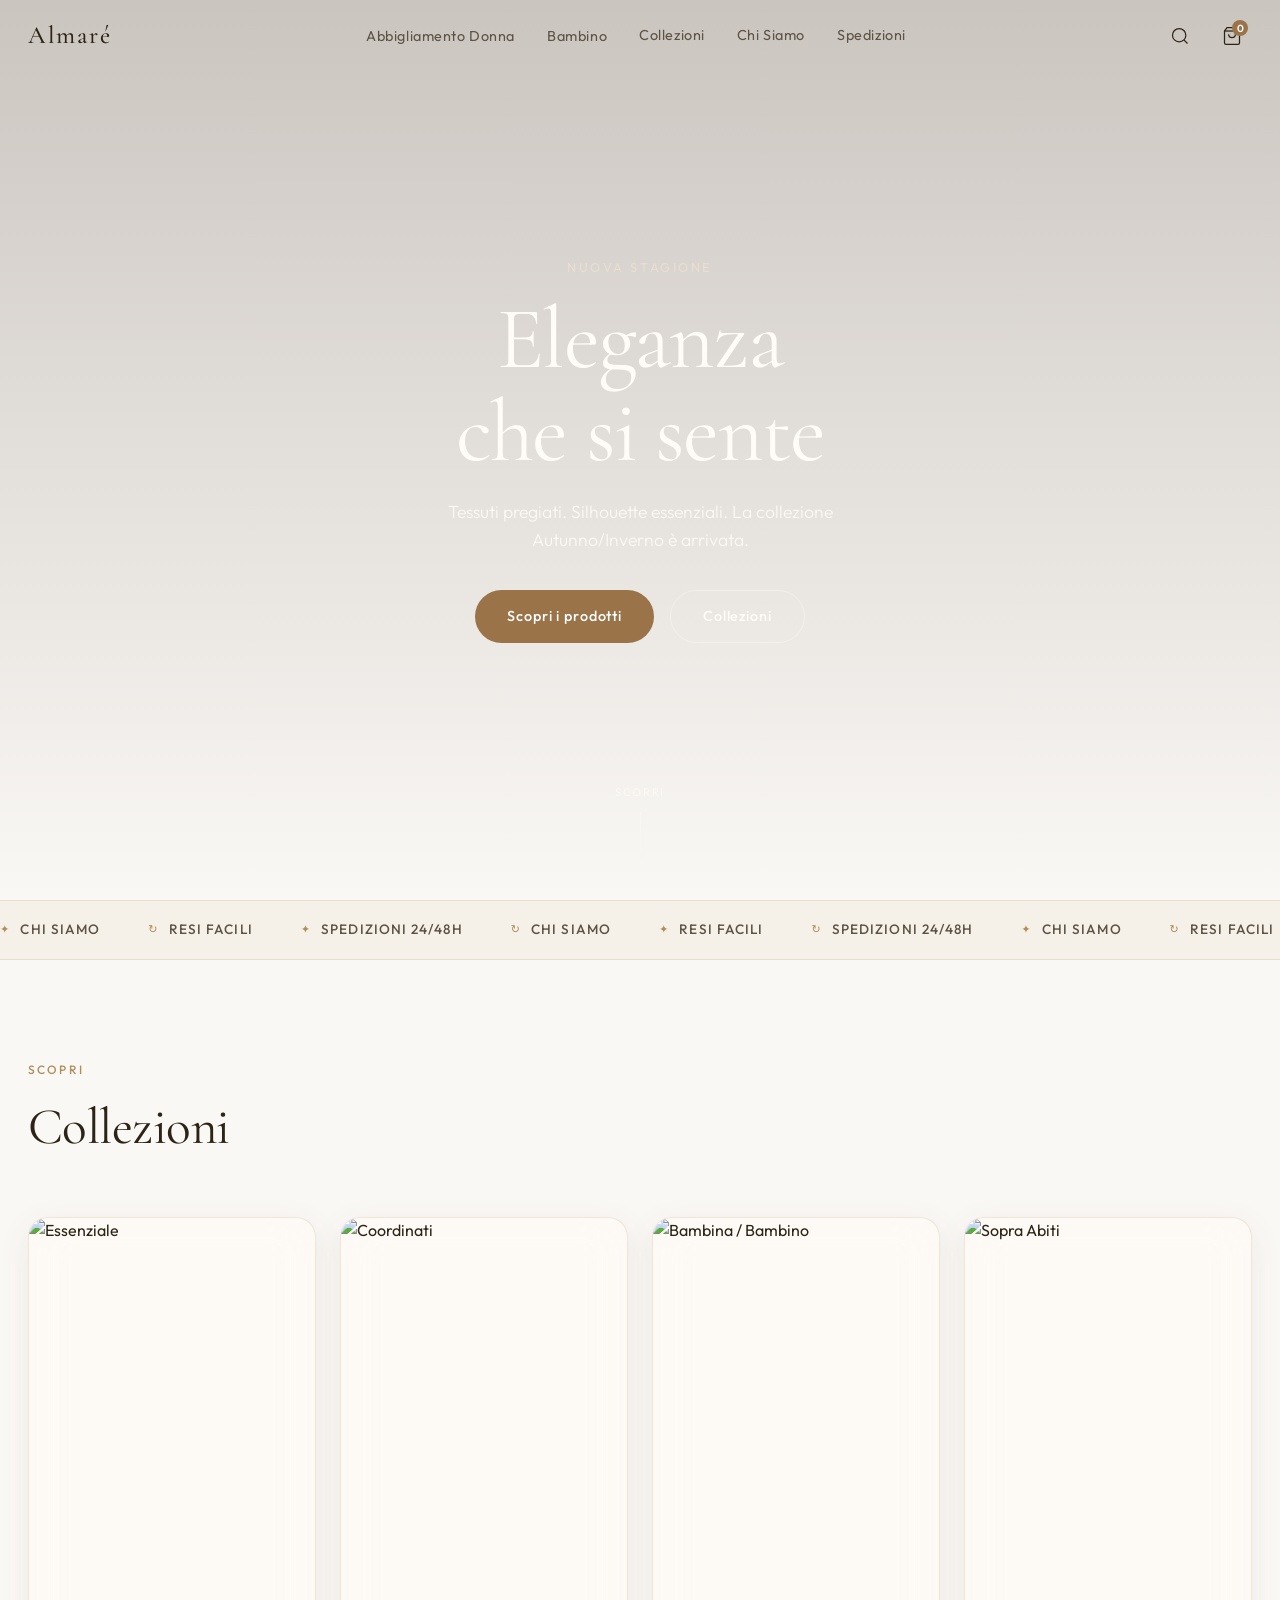
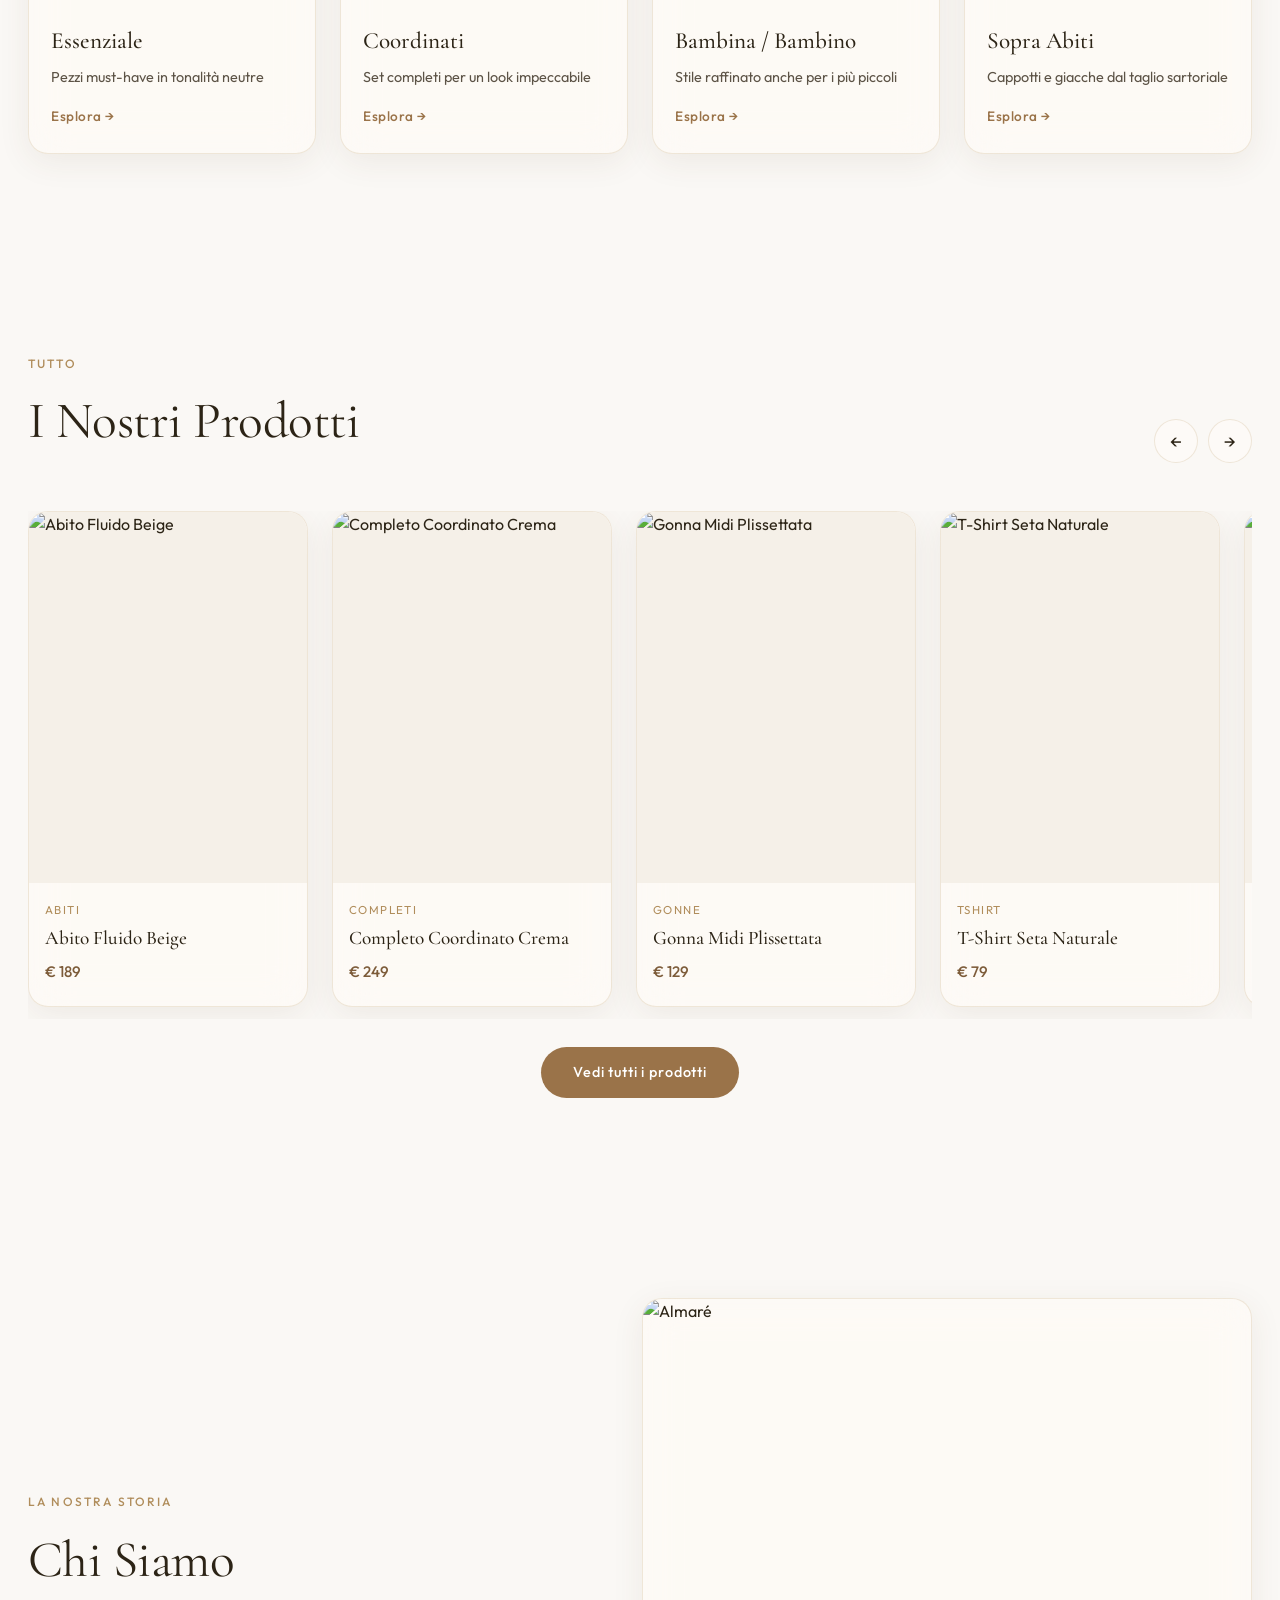
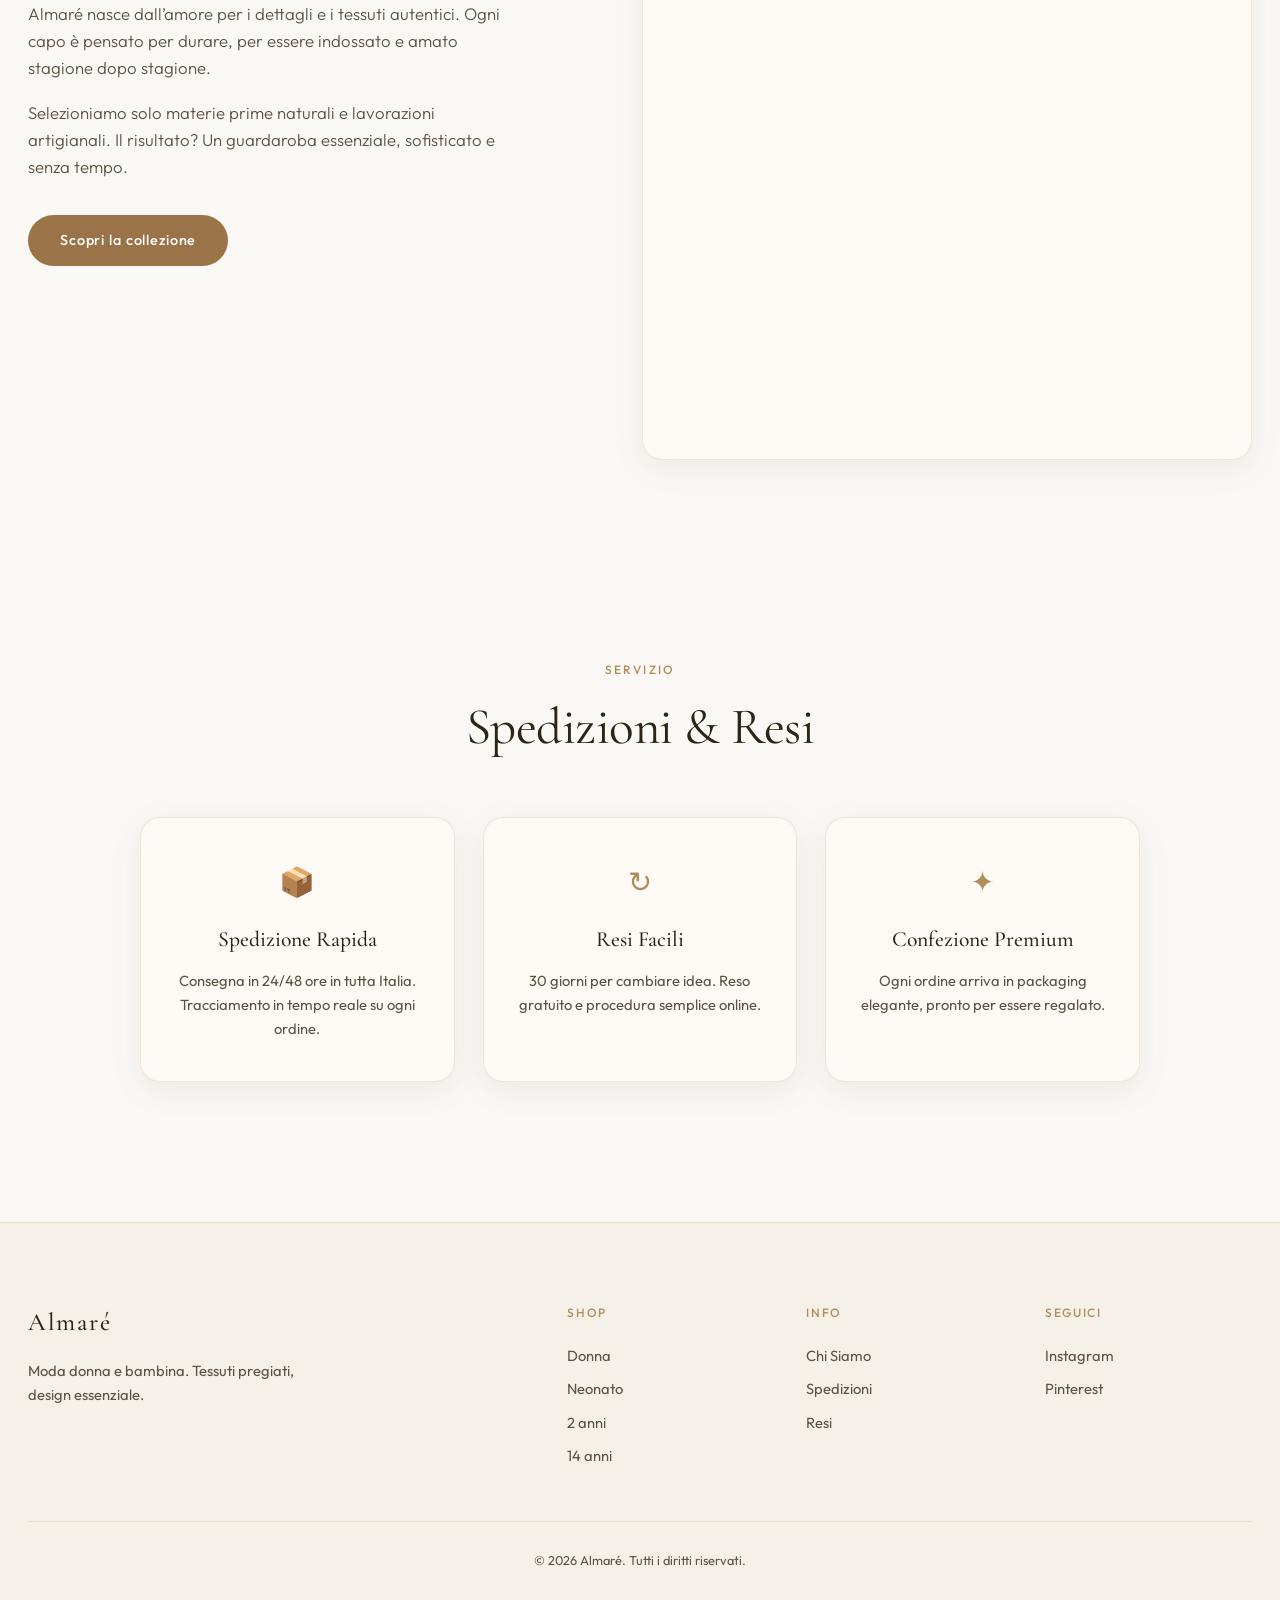
==== index.html @ 1bec6141 "Deploy: index with Bambino menu + products page with filters" ====
<!DOCTYPE html>
<html lang="it">
<head>
  <meta charset="UTF-8">
  <meta name="viewport" content="width=device-width, initial-scale=1.0">
  <title>Almaré — Moda Donna & Bambina</title>
  <meta name="description" content="Almaré — Abbigliamento donna elegante, completi, t-shirt, pantaloni, gonne, coordinati e collezione bambina. Spedizioni rapide, resi facili.">
  <link rel="preconnect" href="https://fonts.googleapis.com">
  <link rel="preconnect" href="https://fonts.gstatic.com" crossorigin>
  <link href="https://fonts.googleapis.com/css2?family=Cormorant+Garamond:ital,wght@0,300;0,400;0,500;0,600;1,400&family=Outfit:wght@300;400;500;600&display=swap" rel="stylesheet">
  <link rel="stylesheet" href="styles.css">
</head>
<body>
  <header class="header" id="header">
    <div class="header-inner">
      <button class="menu-toggle" id="menuToggle" aria-label="Menu">
        <span></span><span></span><span></span>
      </button>
      <a href="#" class="logo">Almaré</a>
      <nav class="nav-desktop">
        <div class="nav-item has-dropdown">
          <a href="products.html">Abbigliamento Donna</a>
          <div class="dropdown glass">
            <a href="products.html?cat=completi">Completi</a>
            <a href="products.html?cat=tshirt">T-Shirt</a>
            <a href="products.html?cat=pantaloni">Pantaloni</a>
            <a href="products.html?cat=gonne">Gonne</a>
            <a href="products.html?cat=coordinati">Coordinati</a>
            <a href="products.html?cat=sopra-abiti">Sopra Abiti</a>
          </div>
        </div>
        <div class="nav-item has-dropdown">
          <a href="products.html?age=neonato">Bambino</a>
          <div class="dropdown glass">
            <a href="products.html?age=neonato">Neonato 0-12 mesi</a>
            <a href="products.html?age=2anni">2 anni</a>
            <a href="products.html?age=14anni">14 anni</a>
          </div>
        </div>
        <a href="#collezioni">Collezioni</a>
        <a href="#chi-siamo">Chi Siamo</a>
        <a href="#spedizioni">Spedizioni</a>
      </nav>
      <div class="header-actions">
        <button class="icon-btn" aria-label="Cerca">
          <svg width="20" height="20" viewBox="0 0 24 24" fill="none" stroke="currentColor" stroke-width="1.5"><circle cx="11" cy="11" r="8"/><path d="m21 21-4.35-4.35"/></svg>
        </button>
        <button class="icon-btn cart-btn" aria-label="Carrello">
          <svg width="20" height="20" viewBox="0 0 24 24" fill="none" stroke="currentColor" stroke-width="1.5"><path d="M6 2 3 6v14a2 2 0 0 0 2 2h14a2 2 0 0 0 2-2V6l-3-4Z"/><path d="M3 6h18"/><path d="M16 10a4 4 0 0 1-8 0"/></svg>
          <span class="cart-count">0</span>
        </button>
      </div>
    </div>
  </header>

  <div class="mobile-menu" id="mobileMenu">
    <div class="mobile-menu-inner glass">
      <div class="mobile-nav">
        <p class="mobile-label">Abbigliamento Donna</p>
        <a href="products.html?cat=completi">Completi</a>
        <a href="products.html?cat=tshirt">T-Shirt</a>
        <a href="products.html?cat=pantaloni">Pantaloni</a>
        <a href="products.html?cat=gonne">Gonne</a>
        <a href="products.html?cat=coordinati">Coordinati</a>
        <a href="products.html?cat=sopra-abiti">Sopra Abiti</a>
        <hr>
        <p class="mobile-label">Bambino</p>
        <a href="products.html?age=neonato">Neonato 0-12 mesi</a>
        <a href="products.html?age=2anni">2 anni</a>
        <a href="products.html?age=14anni">14 anni</a>
        <hr>
        <a href="#collezioni">Collezioni</a>
        <a href="#chi-siamo">Chi Siamo</a>
        <a href="#spedizioni">Spedizioni & Resi</a>
      </div>
    </div>
  </div>

  <section class="hero">
    <div class="hero-video-wrap">
      <video class="hero-video" autoplay muted loop playsinline poster="https://images.unsplash.com/photo-1490481651871-ab68de25d43d?w=1600&q=80">
        <source src="https://assets.mixkit.co/videos/preview/mixkit-fashion-model-posing-in-studio-41224-large.mp4" type="video/mp4">
      </video>
      <div class="hero-overlay"></div>
    </div>
    <div class="hero-content">
      <p class="hero-eyebrow">Nuova Stagione</p>
      <h1 class="hero-title">Eleganza<br>che si sente</h1>
      <p class="hero-sub">Tessuti pregiati. Silhouette essenziali. La collezione Autunno/Inverno è arrivata.</p>
      <div class="hero-cta">
        <a href="products.html" class="btn btn-primary">Scopri i prodotti</a>
        <a href="#collezioni" class="btn btn-ghost">Collezioni</a>
      </div>
    </div>
    <div class="hero-scroll"><span>Scorri</span><div class="scroll-line"></div></div>
  </section>

  <div class="info-bar" id="infoBar">
    <div class="info-bar-track">
      <a href="#chi-siamo" class="info-item"><span class="info-icon">✦</span><span>Chi Siamo</span></a>
      <a href="#spedizioni" class="info-item"><span class="info-icon">↻</span><span>Resi Facili</span></a>
      <a href="#spedizioni" class="info-item"><span class="info-icon">✦</span><span>Spedizioni 24/48h</span></a>
      <a href="#chi-siamo" class="info-item"><span class="info-icon">↻</span><span>Chi Siamo</span></a>
      <a href="#spedizioni" class="info-item"><span class="info-icon">✦</span><span>Resi Facili</span></a>
      <a href="#spedizioni" class="info-item"><span class="info-icon">↻</span><span>Spedizioni 24/48h</span></a>
      <a href="#chi-siamo" class="info-item"><span class="info-icon">✦</span><span>Chi Siamo</span></a>
      <a href="#spedizioni" class="info-item"><span class="info-icon">↻</span><span>Resi Facili</span></a>
      <a href="#spedizioni" class="info-item"><span class="info-icon">✦</span><span>Spedizioni 24/48h</span></a>
    </div>
  </div>

  <section class="section collections" id="collezioni">
    <div class="section-header">
      <p class="section-eyebrow">Scopri</p>
      <h2 class="section-title">Collezioni</h2>
    </div>
    <div class="collections-grid">
      <article class="collection-card glass">
        <div class="collection-img"><img src="https://images.unsplash.com/photo-1483985988355-763728e1935b?w=800&q=80" alt="Essenziale" loading="lazy"></div>
        <div class="collection-content"><h3>Essenziale</h3><p>Pezzi must-have in tonalità neutre</p><a href="products.html?collection=essenziale" class="link-arrow">Esplora →</a></div>
      </article>
      <article class="collection-card glass">
        <div class="collection-img"><img src="https://images.unsplash.com/photo-1469334031218-e382a71b716b?w=800&q=80" alt="Coordinati" loading="lazy"></div>
        <div class="collection-content"><h3>Coordinati</h3><p>Set completi per un look impeccabile</p><a href="products.html?collection=coordinati" class="link-arrow">Esplora →</a></div>
      </article>
      <article class="collection-card glass">
        <div class="collection-img"><img src="https://images.unsplash.com/photo-1515886657613-9f3515b0c78f?w=800&q=80" alt="Bambina" loading="lazy"></div>
        <div class="collection-content"><h3>Bambina / Bambino</h3><p>Stile raffinato anche per i più piccoli</p><a href="products.html?age=neonato" class="link-arrow">Esplora →</a></div>
      </article>
      <article class="collection-card glass">
        <div class="collection-img"><img src="https://images.unsplash.com/photo-1509631179647-0177331693ae?w=800&q=80" alt="Sopra Abiti" loading="lazy"></div>
        <div class="collection-content"><h3>Sopra Abiti</h3><p>Cappotti e giacche dal taglio sartoriale</p><a href="products.html?cat=sopra-abiti" class="link-arrow">Esplora →</a></div>
      </article>
    </div>
  </section>

  <section class="section products" id="prodotti">
    <div class="section-header with-action">
      <div><p class="section-eyebrow">Tutto</p><h2 class="section-title">I Nostri Prodotti</h2></div>
      <div class="scroll-controls">
        <button class="scroll-btn" id="prodPrev" aria-label="Precedente">←</button>
        <button class="scroll-btn" id="prodNext" aria-label="Successivo">→</button>
      </div>
    </div>
    <div class="products-scroll" id="productsScroll">
      <article class="product-card glass"><div class="product-img"><img src="https://images.unsplash.com/photo-1595777457583-95e059d581b8?w=600&q=80" alt="Abito" loading="lazy"><button class="quick-add">+ Aggiungi</button></div><div class="product-info"><p class="product-cat">Abiti</p><h3>Abito Fluido Beige</h3><p class="product-price">€ 189</p></div></article>
      <article class="product-card glass"><div class="product-img"><img src="https://images.unsplash.com/photo-1551488831-00ddcb6c6bd3?w=600&q=80" alt="Completo" loading="lazy"><button class="quick-add">+ Aggiungi</button></div><div class="product-info"><p class="product-cat">Completi</p><h3>Completo Coordinato Crema</h3><p class="product-price">€ 249</p></div></article>
      <article class="product-card glass"><div class="product-img"><img src="https://images.unsplash.com/photo-1583496661160-fb5886a0aaaa?w=600&q=80" alt="Gonna" loading="lazy"><button class="quick-add">+ Aggiungi</button></div><div class="product-info"><p class="product-cat">Gonne</p><h3>Gonna Midi Plissettata</h3><p class="product-price">€ 129</p></div></article>
      <article class="product-card glass"><div class="product-img"><img src="https://images.unsplash.com/photo-1434389677669-e08b4cac3105?w=600&q=80" alt="T-shirt" loading="lazy"><button class="quick-add">+ Aggiungi</button></div><div class="product-info"><p class="product-cat">T-Shirt</p><h3>T-Shirt Seta Naturale</h3><p class="product-price">€ 79</p></div></article>
      <article class="product-card glass"><div class="product-img"><img src="https://images.unsplash.com/photo-1509631179647-0177331693ae?w=600&q=80" alt="Cappotto" loading="lazy"><button class="quick-add">+ Aggiungi</button></div><div class="product-info"><p class="product-cat">Sopra Abiti</p><h3>Cappotto Cashmere</h3><p class="product-price">€ 389</p></div></article>
      <article class="product-card glass"><div class="product-img"><img src="https://images.unsplash.com/photo-1594938298603-c8148c4dae35?w=600&q=80" alt="Pantaloni" loading="lazy"><button class="quick-add">+ Aggiungi</button></div><div class="product-info"><p class="product-cat">Pantaloni</p><h3>Pantaloni Wide Leg</h3><p class="product-price">€ 159</p></div></article>
      <article class="product-card glass"><div class="product-img"><img src="https://images.unsplash.com/photo-1515372039744-b8f02a3ae446?w=600&q=80" alt="Bambina" loading="lazy"><button class="quick-add">+ Aggiungi</button></div><div class="product-info"><p class="product-cat">Bambina</p><h3>Coordinato Bambina Lino</h3><p class="product-price">€ 98</p></div></article>
      <article class="product-card glass"><div class="product-img"><img src="https://images.unsplash.com/photo-1490481651871-ab68de25d43d?w=600&q=80" alt="Blazer" loading="lazy"><button class="quick-add">+ Aggiungi</button></div><div class="product-info"><p class="product-cat">Sopra Abiti</p><h3>Blazer Sartoriale</h3><p class="product-price">€ 219</p></div></article>
    </div>
    <p style="text-align:center;margin-top:28px"><a href="products.html" class="btn btn-primary">Vedi tutti i prodotti</a></p>
  </section>

  <section class="section about" id="chi-siamo">
    <div class="about-grid">
      <div class="about-text">
        <p class="section-eyebrow">La nostra storia</p>
        <h2 class="section-title">Chi Siamo</h2>
        <p class="about-body">Almaré nasce dall’amore per i dettagli e i tessuti autentici. Ogni capo è pensato per durare, per essere indossato e amato stagione dopo stagione.</p>
        <p class="about-body">Selezioniamo solo materie prime naturali e lavorazioni artigianali. Il risultato? Un guardaroba essenziale, sofisticato e senza tempo.</p>
        <a href="products.html" class="btn btn-primary">Scopri la collezione</a>
      </div>
      <div class="about-visual glass">
        <img src="https://images.unsplash.com/photo-1441984904996-e0b69204d0b5?w=900&q=80" alt="Almaré" loading="lazy">
      </div>
    </div>
  </section>

  <section class="section shipping" id="spedizioni">
    <div class="section-header centered">
      <p class="section-eyebrow">Servizio</p>
      <h2 class="section-title">Spedizioni & Resi</h2>
    </div>
    <div class="shipping-grid">
      <div class="ship-card glass"><div class="ship-icon">📦</div><h3>Spedizione Rapida</h3><p>Consegna in 24/48 ore in tutta Italia. Tracciamento in tempo reale su ogni ordine.</p></div>
      <div class="ship-card glass"><div class="ship-icon">↻</div><h3>Resi Facili</h3><p>30 giorni per cambiare idea. Reso gratuito e procedura semplice online.</p></div>
      <div class="ship-card glass"><div class="ship-icon">✦</div><h3>Confezione Premium</h3><p>Ogni ordine arriva in packaging elegante, pronto per essere regalato.</p></div>
    </div>
  </section>

  <footer class="footer">
    <div class="footer-inner">
      <div class="footer-brand">
        <a href="#" class="logo">Almaré</a>
        <p>Moda donna e bambina. Tessuti pregiati, design essenziale.</p>
      </div>
      <div class="footer-links">
        <div><h4>Shop</h4><a href="products.html">Donna</a><a href="products.html?age=neonato">Neonato</a><a href="products.html?age=2anni">2 anni</a><a href="products.html?age=14anni">14 anni</a></div>
        <div><h4>Info</h4><a href="#chi-siamo">Chi Siamo</a><a href="#spedizioni">Spedizioni</a><a href="#spedizioni">Resi</a></div>
        <div><h4>Seguici</h4><a href="#">Instagram</a><a href="#">Pinterest</a></div>
      </div>
    </div>
    <div class="footer-bottom"><p>© 2026 Almaré. Tutti i diritti riservati.</p></div>
  </footer>

  <script src="data.js"></script>
  <script src="script.js"></script>
</body>
</html>
---- styles.css ----
/* Almaré — Premium Fashion Site */
:root {
  --beige-50: #faf8f5;
  --beige-100: #f5f0e8;
  --beige-200: #e8dfd0;
  --beige-300: #d4c4a8;
  --beige-400: #c4a77d;
  --beige-500: #b08d5b;
  --beige-600: #9a7349;
  --beige-700: #7d5c3a;
  --beige-800: #5c422c;
  --beige-900: #3d2c1e;
  --glass: rgba(255, 252, 247, 0.55);
  --glass-strong: rgba(255, 252, 247, 0.75);
  --glass-border: rgba(196, 167, 125, 0.25);
  --text: #2c2416;
  --text-soft: #5c5346;
  --white: #fffcf7;
  --font-display: 'Cormorant Garamond', Georgia, serif;
  --font-body: 'Outfit', system-ui, sans-serif;
  --radius: 20px;
  --radius-sm: 12px;
  --shadow: 0 8px 32px rgba(92, 66, 44, 0.08);
  --shadow-lg: 0 20px 60px rgba(92, 66, 44, 0.12);
  --header-h: 72px;
  --transition: 0.35s cubic-bezier(0.25, 0.46, 0.45, 0.94);
}
*, *::before, *::after { box-sizing: border-box; margin: 0; padding: 0; }
html { scroll-behavior: smooth; font-size: 16px; }
body { font-family: var(--font-body); color: var(--text); background: var(--beige-50); line-height: 1.6; overflow-x: hidden; -webkit-font-smoothing: antialiased; }
img { max-width: 100%; height: auto; display: block; }
a { text-decoration: none; color: inherit; transition: color var(--transition); }
button { font-family: inherit; cursor: pointer; border: none; background: none; }
.glass { background: var(--glass); backdrop-filter: blur(20px) saturate(180%); -webkit-backdrop-filter: blur(20px) saturate(180%); border: 1px solid var(--glass-border); box-shadow: var(--shadow); }
.header { position: fixed; top: 0; left: 0; right: 0; z-index: 1000; height: var(--header-h); transition: background var(--transition), box-shadow var(--transition); }
.header.scrolled { background: var(--glass-strong); backdrop-filter: blur(24px); -webkit-backdrop-filter: blur(24px); box-shadow: 0 4px 24px rgba(92, 66, 44, 0.06); border-bottom: 1px solid var(--glass-border); }
.header-inner { max-width: 1400px; margin: 0 auto; padding: 0 28px; height: 100%; display: flex; align-items: center; justify-content: space-between; gap: 24px; }
.logo { font-family: var(--font-display); font-size: 1.55rem; font-weight: 500; letter-spacing: 0.08em; color: var(--text); }
.nav-desktop { display: flex; align-items: center; gap: 32px; }
.nav-desktop > a, .nav-item > a { font-size: 0.9rem; font-weight: 400; letter-spacing: 0.04em; color: var(--text-soft); position: relative; }
.nav-desktop > a:hover, .nav-item > a:hover { color: var(--text); }
.nav-item { position: relative; }
.dropdown { position: absolute; top: calc(100% + 16px); left: 50%; transform: translateX(-50%) translateY(8px); min-width: 200px; padding: 16px 0; border-radius: var(--radius-sm); opacity: 0; visibility: hidden; transition: all var(--transition); display: flex; flex-direction: column; }
.nav-item:hover .dropdown { opacity: 1; visibility: visible; transform: translateX(-50%) translateY(0); }
.dropdown a { padding: 10px 24px; font-size: 0.88rem; color: var(--text-soft); }
.dropdown a:hover { color: var(--beige-600); background: rgba(196, 167, 125, 0.08); }
.header-actions { display: flex; align-items: center; gap: 12px; }
.icon-btn { width: 40px; height: 40px; display: grid; place-items: center; border-radius: 50%; color: var(--text); transition: background var(--transition); position: relative; }
.icon-btn:hover { background: rgba(196, 167, 125, 0.15); }
.cart-count { position: absolute; top: 4px; right: 4px; width: 16px; height: 16px; background: var(--beige-600); color: white; font-size: 0.65rem; font-weight: 600; border-radius: 50%; display: grid; place-items: center; }
.menu-toggle { display: none; flex-direction: column; gap: 5px; width: 28px; padding: 4px 0; }
.menu-toggle span { display: block; height: 1.5px; background: var(--text); border-radius: 2px; transition: var(--transition); }
.mobile-menu { position: fixed; inset: 0; z-index: 999; background: rgba(61, 44, 30, 0.4); opacity: 0; visibility: hidden; transition: all 0.3s ease; }
.mobile-menu.open { opacity: 1; visibility: visible; }
.mobile-menu-inner { position: absolute; top: 0; left: 0; width: min(320px, 85vw); height: 100%; padding: 100px 32px 40px; transform: translateX(-100%); transition: transform 0.4s cubic-bezier(0.25, 0.46, 0.45, 0.94); }
.mobile-menu.open .mobile-menu-inner { transform: translateX(0); }
.mobile-label { font-size: 0.75rem; text-transform: uppercase; letter-spacing: 0.12em; color: var(--beige-500); margin-bottom: 12px; }
.mobile-nav a { display: block; padding: 12px 0; font-size: 1.05rem; color: var(--text); border-bottom: 1px solid rgba(196, 167, 125, 0.15); }
.mobile-nav hr { border: none; height: 1px; background: rgba(196, 167, 125, 0.2); margin: 20px 0; }
.hero { position: relative; height: 100vh; min-height: 640px; display: flex; align-items: center; justify-content: center; overflow: hidden; }
.hero-video-wrap { position: absolute; inset: 0; }
.hero-video { width: 100%; height: 100%; object-fit: cover; object-position: center 30%; }
.hero-overlay { position: absolute; inset: 0; background: linear-gradient(180deg, rgba(61, 44, 30, 0.25) 0%, rgba(61, 44, 30, 0.15) 40%, rgba(250, 248, 245, 0.55) 100%); }
.hero-content { position: relative; z-index: 2; text-align: center; padding: 0 24px; max-width: 720px; animation: fadeUp 1.2s ease-out 0.3s both; }
.hero-eyebrow { font-size: 0.8rem; letter-spacing: 0.2em; text-transform: uppercase; color: var(--beige-200); margin-bottom: 16px; font-weight: 400; }
.hero-title { font-family: var(--font-display); font-size: clamp(3.2rem, 8vw, 5.5rem); font-weight: 400; line-height: 1.05; color: var(--white); margin-bottom: 20px; letter-spacing: -0.02em; }
.hero-sub { font-size: 1.1rem; color: rgba(255, 252, 247, 0.85); max-width: 440px; margin: 0 auto 36px; font-weight: 300; }
.hero-cta { display: flex; gap: 16px; justify-content: center; flex-wrap: wrap; }
.btn { display: inline-flex; align-items: center; justify-content: center; padding: 14px 32px; font-size: 0.9rem; font-weight: 500; letter-spacing: 0.06em; border-radius: 50px; transition: all var(--transition); }
.btn-primary { background: var(--beige-600); color: white; }
.btn-primary:hover { background: var(--beige-700); transform: translateY(-2px); box-shadow: 0 8px 24px rgba(154, 115, 73, 0.35); }
.btn-ghost { background: transparent; color: var(--white); border: 1px solid rgba(255, 252, 247, 0.4); }
.btn-ghost:hover { background: rgba(255, 252, 247, 0.12); border-color: rgba(255, 252, 247, 0.7); }
.hero-scroll { position: absolute; bottom: 40px; left: 50%; transform: translateX(-50%); z-index: 2; display: flex; flex-direction: column; align-items: center; gap: 10px; color: rgba(255, 252, 247, 0.7); font-size: 0.7rem; letter-spacing: 0.15em; text-transform: uppercase; }
.scroll-line { width: 1px; height: 48px; background: linear-gradient(to bottom, rgba(255,252,247,0.6), transparent); animation: scrollPulse 2s ease-in-out infinite; }
@keyframes scrollPulse { 0%, 100% { opacity: 0.4; transform: scaleY(0.7); } 50% { opacity: 1; transform: scaleY(1); } }
@keyframes fadeUp { from { opacity: 0; transform: translateY(30px); } to { opacity: 1; transform: translateY(0); } }
.info-bar { position: relative; background: var(--beige-100); border-top: 1px solid var(--glass-border); border-bottom: 1px solid var(--glass-border); overflow: hidden; padding: 18px 0; z-index: 10; }
.info-bar-track { display: flex; gap: 48px; width: max-content; animation: marquee 28s linear infinite; }
.info-bar-track:hover { animation-play-state: paused; }
.info-item { display: flex; align-items: center; gap: 10px; font-size: 0.85rem; font-weight: 500; letter-spacing: 0.08em; text-transform: uppercase; color: var(--text-soft); white-space: nowrap; transition: color var(--transition); }
.info-item:hover { color: var(--beige-600); }
.info-icon { color: var(--beige-500); font-size: 0.7rem; }
@keyframes marquee { 0% { transform: translateX(0); } 100% { transform: translateX(-33.333%); } }
.section { padding: 100px 28px; max-width: 1400px; margin: 0 auto; }
.section-header { margin-bottom: 48px; }
.section-header.centered { text-align: center; }
.section-header.with-action { display: flex; justify-content: space-between; align-items: flex-end; gap: 24px; }
.section-eyebrow { font-size: 0.75rem; letter-spacing: 0.18em; text-transform: uppercase; color: var(--beige-500); margin-bottom: 8px; font-weight: 500; }
.section-title { font-family: var(--font-display); font-size: clamp(2.2rem, 4vw, 3.2rem); font-weight: 400; letter-spacing: -0.01em; color: var(--text); }
.collections-grid { display: grid; grid-template-columns: repeat(4, 1fr); gap: 24px; }
.collection-card { border-radius: var(--radius); overflow: hidden; transition: transform var(--transition), box-shadow var(--transition); }
.collection-card:hover { transform: translateY(-6px); box-shadow: var(--shadow-lg); }
.collection-img { aspect-ratio: 3/4; overflow: hidden; }
.collection-img img { width: 100%; height: 100%; object-fit: cover; transition: transform 0.7s ease; }
.collection-card:hover .collection-img img { transform: scale(1.06); }
.collection-content { padding: 24px 22px; }
.collection-content h3 { font-family: var(--font-display); font-size: 1.45rem; font-weight: 500; margin-bottom: 6px; }
.collection-content p { font-size: 0.9rem; color: var(--text-soft); margin-bottom: 14px; }
.link-arrow { font-size: 0.85rem; font-weight: 500; color: var(--beige-600); letter-spacing: 0.04em; }
.link-arrow:hover { color: var(--beige-700); }
.scroll-controls { display: flex; gap: 10px; }
.scroll-btn { width: 44px; height: 44px; border-radius: 50%; border: 1px solid var(--glass-border); background: var(--glass); display: grid; place-items: center; font-size: 1.1rem; color: var(--text); transition: all var(--transition); }
.scroll-btn:hover { background: var(--beige-600); color: white; border-color: var(--beige-600); }
.products-scroll { display: flex; gap: 24px; overflow-x: auto; scroll-snap-type: x mandatory; scrollbar-width: none; -ms-overflow-style: none; padding-bottom: 12px; cursor: grab; }
.products-scroll::-webkit-scrollbar { display: none; }
.products-scroll.dragging { cursor: grabbing; scroll-snap-type: none; }
.product-card { flex: 0 0 280px; border-radius: var(--radius); overflow: hidden; scroll-snap-align: start; transition: transform var(--transition); }
.product-card:hover { transform: translateY(-4px); }
.product-img { position: relative; aspect-ratio: 3/4; overflow: hidden; background: var(--beige-100); }
.product-img img { width: 100%; height: 100%; object-fit: cover; transition: transform 0.6s ease; }
.product-card:hover .product-img img { transform: scale(1.05); }
.quick-add { position: absolute; bottom: 16px; left: 50%; transform: translateX(-50%) translateY(12px); opacity: 0; background: var(--glass-strong); backdrop-filter: blur(12px); border: 1px solid var(--glass-border); padding: 10px 22px; border-radius: 50px; font-size: 0.8rem; font-weight: 500; letter-spacing: 0.04em; color: var(--text); transition: all var(--transition); white-space: nowrap; }
.product-card:hover .quick-add { opacity: 1; transform: translateX(-50%) translateY(0); }
.quick-add:hover { background: var(--beige-600); color: white; border-color: var(--beige-600); }
.product-info { padding: 18px 16px 22px; }
.product-cat { font-size: 0.72rem; letter-spacing: 0.12em; text-transform: uppercase; color: var(--beige-500); margin-bottom: 4px; }
.product-info h3 { font-family: var(--font-display); font-size: 1.2rem; font-weight: 500; margin-bottom: 6px; }
.product-price { font-size: 0.95rem; font-weight: 500; color: var(--beige-700); }
.about-grid { display: grid; grid-template-columns: 1fr 1.1fr; gap: 60px; align-items: center; }
.about-body { font-size: 1.05rem; color: var(--text-soft); margin-bottom: 18px; max-width: 480px; font-weight: 300; }
.about-text .btn { margin-top: 16px; }
.about-visual { border-radius: var(--radius); overflow: hidden; }
.about-visual img { width: 100%; aspect-ratio: 4/5; object-fit: cover; }
.shipping-grid { display: grid; grid-template-columns: repeat(3, 1fr); gap: 28px; max-width: 1000px; margin: 0 auto; }
.ship-card { text-align: center; padding: 40px 28px; border-radius: var(--radius); transition: transform var(--transition); }
.ship-card:hover { transform: translateY(-4px); }
.ship-icon { font-size: 1.8rem; margin-bottom: 18px; color: var(--beige-500); }
.ship-card h3 { font-family: var(--font-display); font-size: 1.35rem; font-weight: 500; margin-bottom: 12px; }
.ship-card p { font-size: 0.92rem; color: var(--text-soft); line-height: 1.65; }
.footer { background: var(--beige-100); border-top: 1px solid var(--glass-border); padding: 80px 28px 32px; margin-top: 40px; }
.footer-inner { max-width: 1400px; margin: 0 auto; display: grid; grid-template-columns: 1.4fr 2fr; gap: 60px; margin-bottom: 48px; }
.footer-brand p { margin-top: 16px; font-size: 0.92rem; color: var(--text-soft); max-width: 280px; }
.footer-links { display: grid; grid-template-columns: repeat(3, 1fr); gap: 32px; }
.footer-links h4 { font-size: 0.75rem; letter-spacing: 0.14em; text-transform: uppercase; color: var(--beige-500); margin-bottom: 16px; font-weight: 500; }
.footer-links a { display: block; font-size: 0.92rem; color: var(--text-soft); padding: 5px 0; }
.footer-links a:hover { color: var(--beige-600); }
.footer-bottom { max-width: 1400px; margin: 0 auto; padding-top: 28px; border-top: 1px solid var(--glass-border); text-align: center; font-size: 0.8rem; color: var(--text-soft); }
@media (max-width: 1100px) { .collections-grid { grid-template-columns: repeat(2, 1fr); } .about-grid { grid-template-columns: 1fr; gap: 40px; } .about-visual { order: -1; } .about-visual img { aspect-ratio: 16/10; } }
@media (max-width: 768px) { .nav-desktop { display: none; } .menu-toggle { display: flex; } .section { padding: 70px 20px; } .collections-grid { grid-template-columns: 1fr 1fr; gap: 16px; } .shipping-grid { grid-template-columns: 1fr; gap: 16px; } .footer-inner { grid-template-columns: 1fr; gap: 40px; } .footer-links { grid-template-columns: 1fr 1fr; } .product-card { flex: 0 0 240px; } .hero-title { font-size: 2.8rem; } }
@media (max-width: 480px) { .collections-grid { grid-template-columns: 1fr; } .header-inner { padding: 0 16px; } .section { padding: 60px 16px; } }
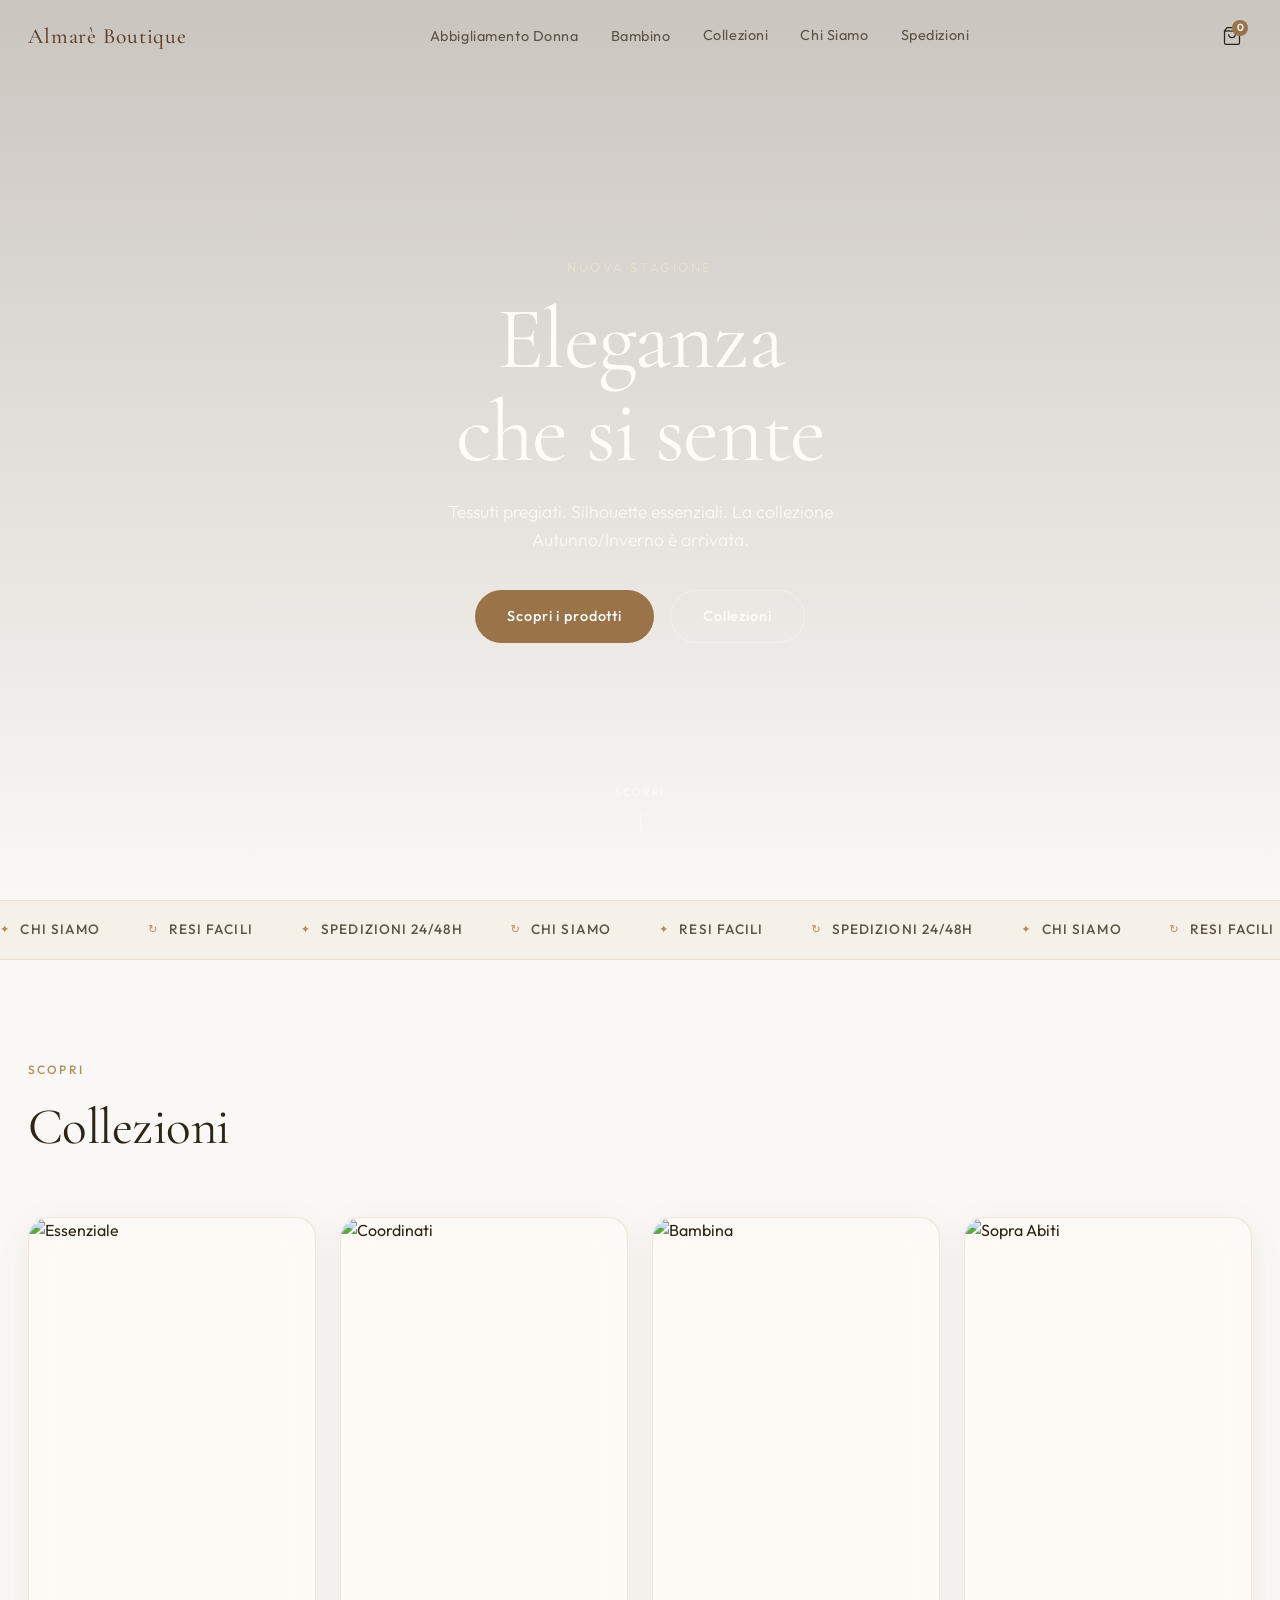
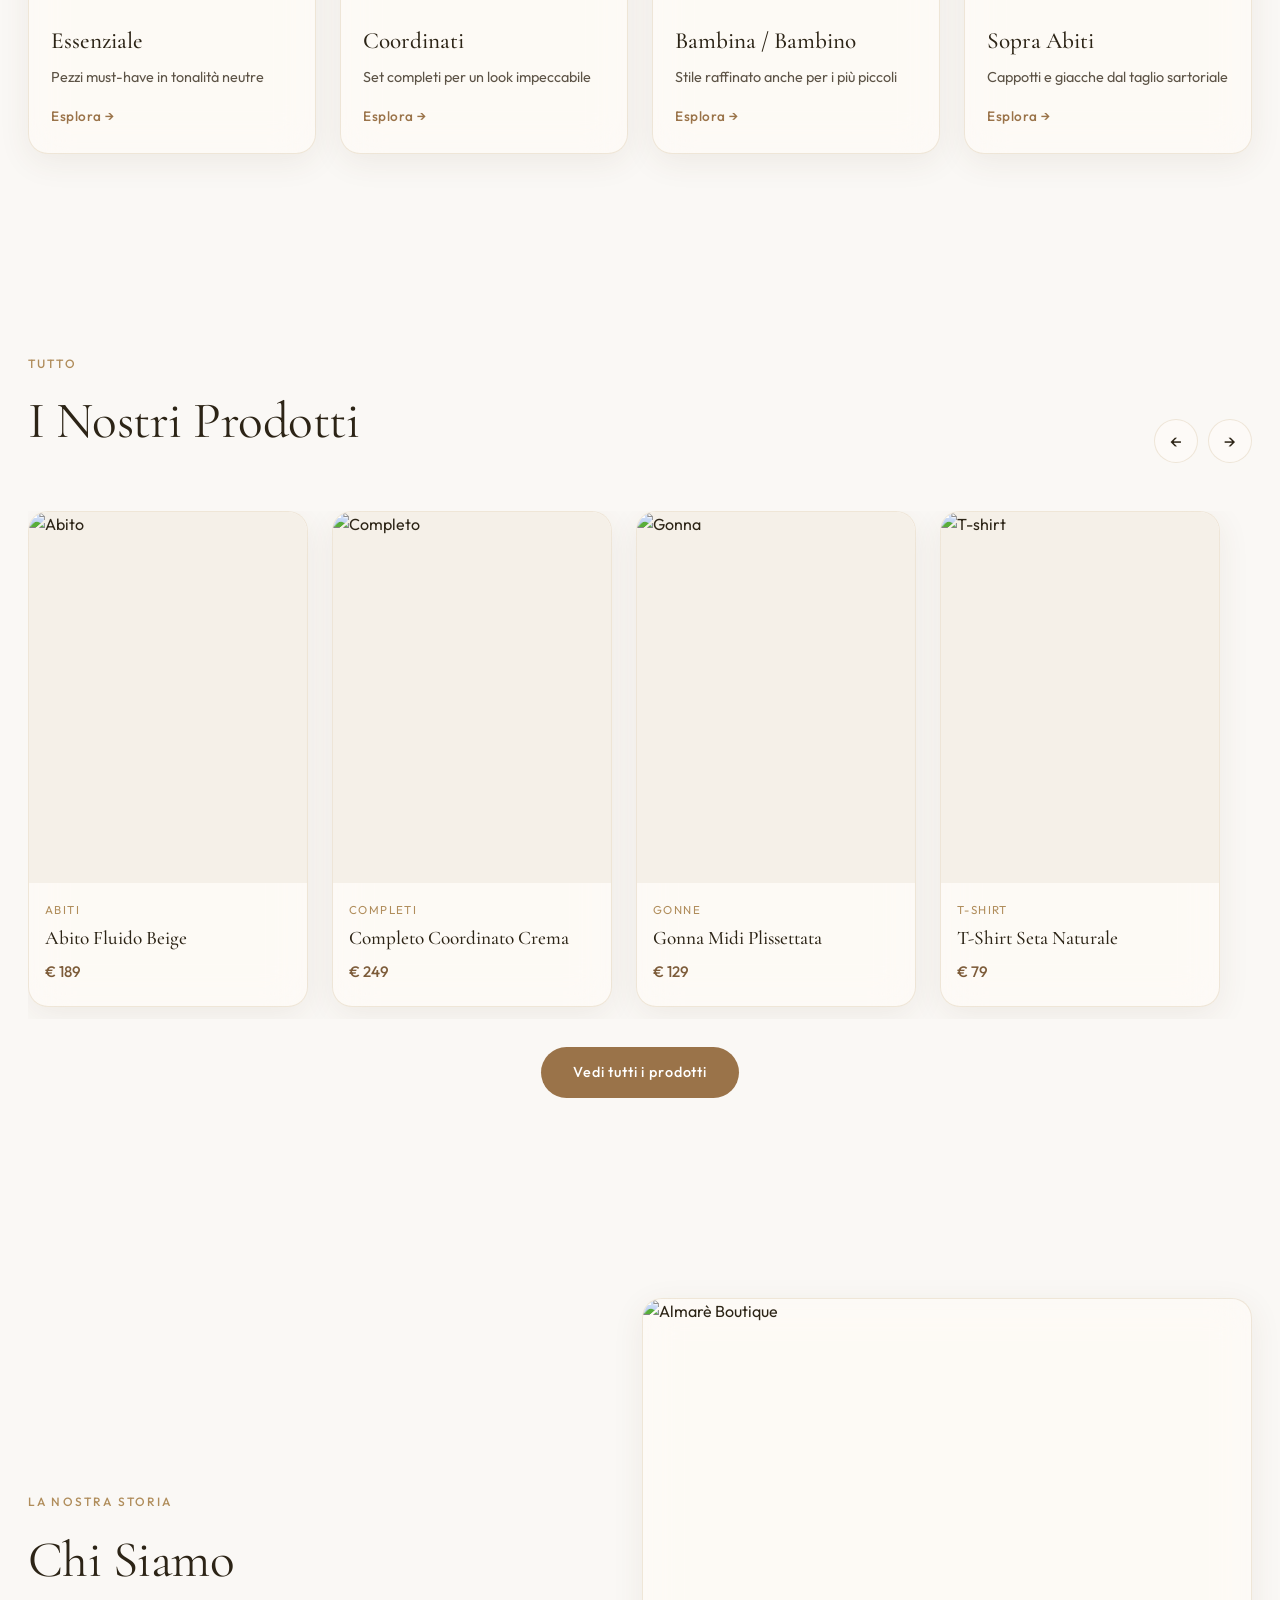
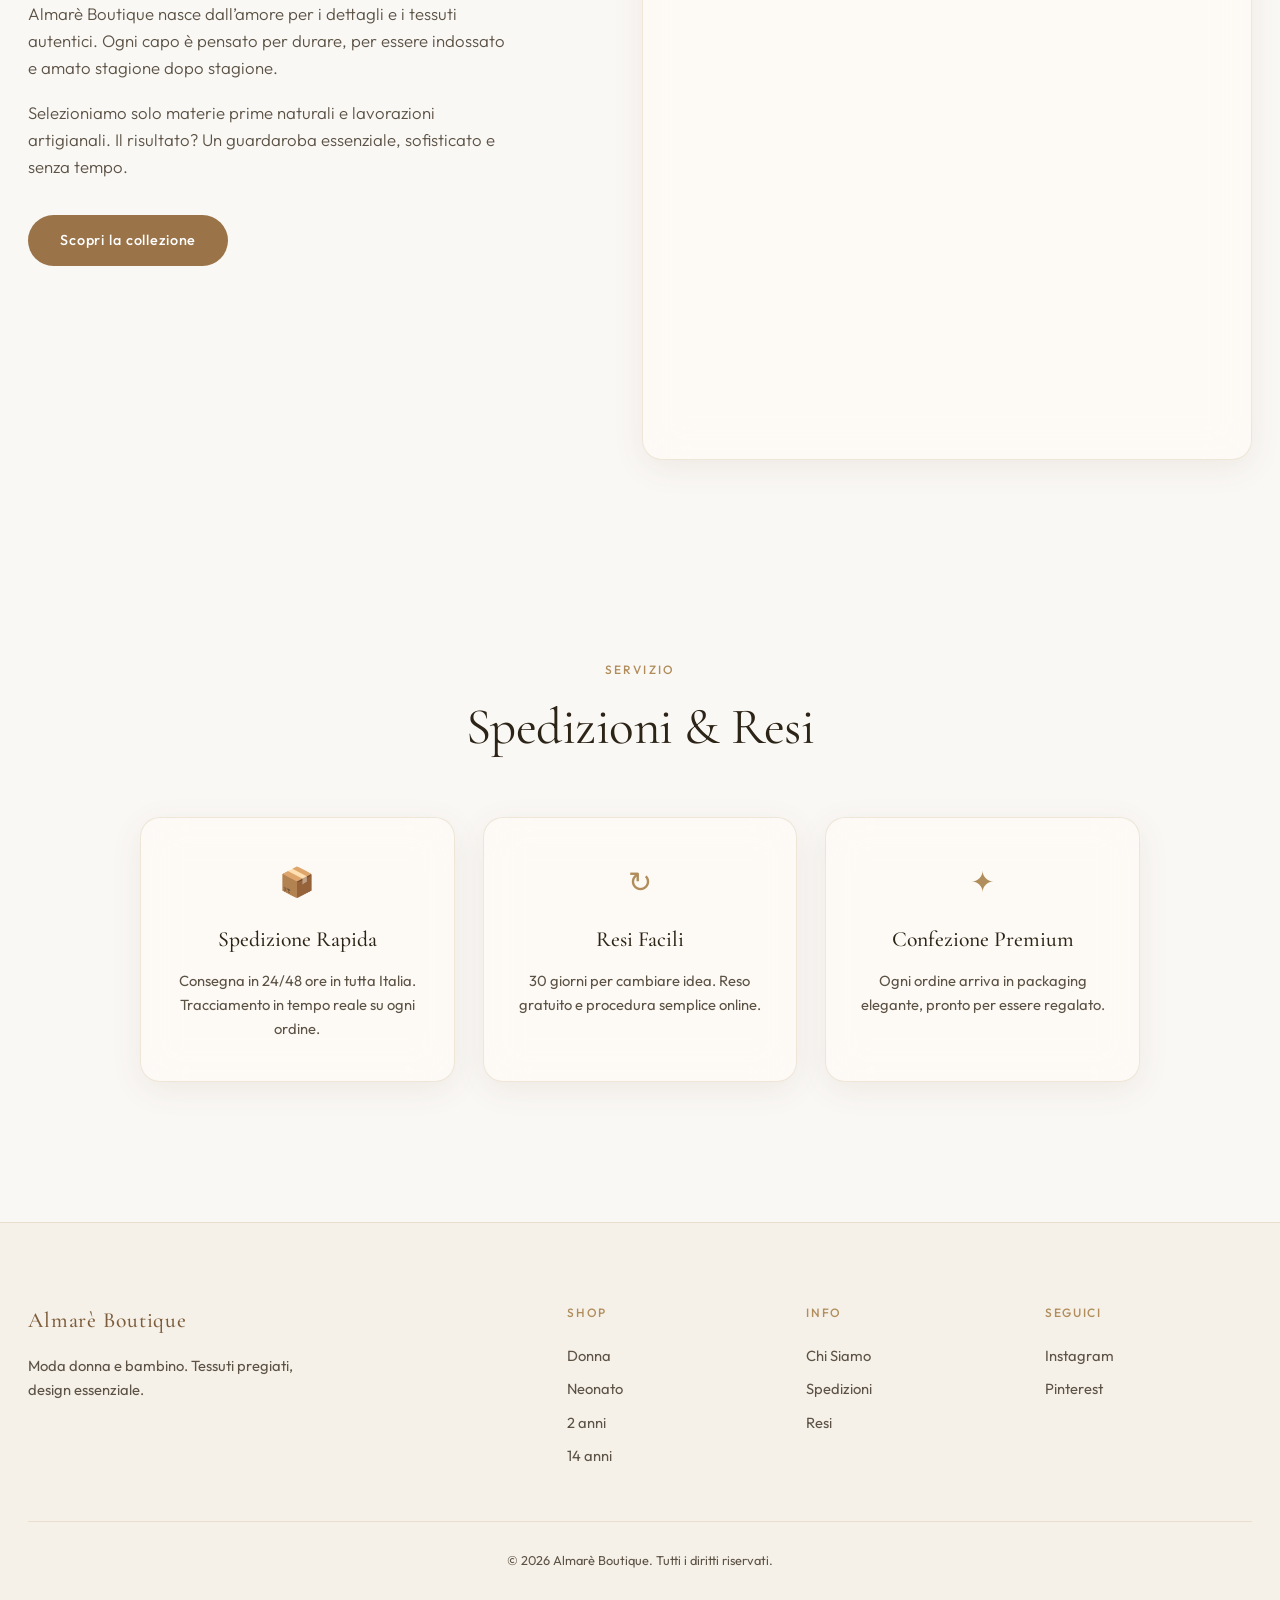
==== commit c5f509af: "Branding Almarè Boutique, cart link, install button, product links" ====
--- a/index.html
+++ b/index.html
@@ -3,20 +3,22 @@
 <head>
   <meta charset="UTF-8">
   <meta name="viewport" content="width=device-width, initial-scale=1.0">
-  <title>Almaré — Moda Donna & Bambina</title>
-  <meta name="description" content="Almaré — Abbigliamento donna elegante, completi, t-shirt, pantaloni, gonne, coordinati e collezione bambina. Spedizioni rapide, resi facili.">
+  <title>Almarè Boutique — Moda Donna & Bambino</title>
+  <meta name="description" content="Almarè Boutique — Abbigliamento donna e bambino. Tessuti pregiati, design essenziale.">
+  <meta name="theme-color" content="#9a7349">
+  <link rel="manifest" href="manifest.json">
+  <link rel="icon" href="favicon.svg" type="image/svg+xml">
   <link rel="preconnect" href="https://fonts.googleapis.com">
   <link rel="preconnect" href="https://fonts.gstatic.com" crossorigin>
   <link href="https://fonts.googleapis.com/css2?family=Cormorant+Garamond:ital,wght@0,300;0,400;0,500;0,600;1,400&family=Outfit:wght@300;400;500;600&display=swap" rel="stylesheet">
   <link rel="stylesheet" href="styles.css">
+  <link rel="stylesheet" href="extra.css">
 </head>
 <body>
   <header class="header" id="header">
     <div class="header-inner">
-      <button class="menu-toggle" id="menuToggle" aria-label="Menu">
-        <span></span><span></span><span></span>
-      </button>
-      <a href="#" class="logo">Almaré</a>
+      <button class="menu-toggle" id="menuToggle" aria-label="Menu"><span></span><span></span><span></span></button>
+      <a href="index.html" class="logo logo-text">Almarè Boutique</a>
       <nav class="nav-desktop">
         <div class="nav-item has-dropdown">
           <a href="products.html">Abbigliamento Donna</a>
@@ -42,13 +44,10 @@
         <a href="#spedizioni">Spedizioni</a>
       </nav>
       <div class="header-actions">
-        <button class="icon-btn" aria-label="Cerca">
-          <svg width="20" height="20" viewBox="0 0 24 24" fill="none" stroke="currentColor" stroke-width="1.5"><circle cx="11" cy="11" r="8"/><path d="m21 21-4.35-4.35"/></svg>
-        </button>
-        <button class="icon-btn cart-btn" aria-label="Carrello">
+        <a href="cart.html" class="icon-btn cart-btn" aria-label="Carrello">
           <svg width="20" height="20" viewBox="0 0 24 24" fill="none" stroke="currentColor" stroke-width="1.5"><path d="M6 2 3 6v14a2 2 0 0 0 2 2h14a2 2 0 0 0 2-2V6l-3-4Z"/><path d="M3 6h18"/><path d="M16 10a4 4 0 0 1-8 0"/></svg>
           <span class="cart-count">0</span>
-        </button>
+        </a>
       </div>
     </div>
   </header>
@@ -69,6 +68,7 @@
         <a href="products.html?age=2anni">2 anni</a>
         <a href="products.html?age=14anni">14 anni</a>
         <hr>
+        <a href="cart.html">Carrello</a>
         <a href="#collezioni">Collezioni</a>
         <a href="#chi-siamo">Chi Siamo</a>
         <a href="#spedizioni">Spedizioni & Resi</a>
@@ -143,14 +143,14 @@
       </div>
     </div>
     <div class="products-scroll" id="productsScroll">
-      <article class="product-card glass"><div class="product-img"><img src="https://images.unsplash.com/photo-1595777457583-95e059d581b8?w=600&q=80" alt="Abito" loading="lazy"><button class="quick-add">+ Aggiungi</button></div><div class="product-info"><p class="product-cat">Abiti</p><h3>Abito Fluido Beige</h3><p class="product-price">€ 189</p></div></article>
-      <article class="product-card glass"><div class="product-img"><img src="https://images.unsplash.com/photo-1551488831-00ddcb6c6bd3?w=600&q=80" alt="Completo" loading="lazy"><button class="quick-add">+ Aggiungi</button></div><div class="product-info"><p class="product-cat">Completi</p><h3>Completo Coordinato Crema</h3><p class="product-price">€ 249</p></div></article>
-      <article class="product-card glass"><div class="product-img"><img src="https://images.unsplash.com/photo-1583496661160-fb5886a0aaaa?w=600&q=80" alt="Gonna" loading="lazy"><button class="quick-add">+ Aggiungi</button></div><div class="product-info"><p class="product-cat">Gonne</p><h3>Gonna Midi Plissettata</h3><p class="product-price">€ 129</p></div></article>
-      <article class="product-card glass"><div class="product-img"><img src="https://images.unsplash.com/photo-1434389677669-e08b4cac3105?w=600&q=80" alt="T-shirt" loading="lazy"><button class="quick-add">+ Aggiungi</button></div><div class="product-info"><p class="product-cat">T-Shirt</p><h3>T-Shirt Seta Naturale</h3><p class="product-price">€ 79</p></div></article>
-      <article class="product-card glass"><div class="product-img"><img src="https://images.unsplash.com/photo-1509631179647-0177331693ae?w=600&q=80" alt="Cappotto" loading="lazy"><button class="quick-add">+ Aggiungi</button></div><div class="product-info"><p class="product-cat">Sopra Abiti</p><h3>Cappotto Cashmere</h3><p class="product-price">€ 389</p></div></article>
-      <article class="product-card glass"><div class="product-img"><img src="https://images.unsplash.com/photo-1594938298603-c8148c4dae35?w=600&q=80" alt="Pantaloni" loading="lazy"><button class="quick-add">+ Aggiungi</button></div><div class="product-info"><p class="product-cat">Pantaloni</p><h3>Pantaloni Wide Leg</h3><p class="product-price">€ 159</p></div></article>
-      <article class="product-card glass"><div class="product-img"><img src="https://images.unsplash.com/photo-1515372039744-b8f02a3ae446?w=600&q=80" alt="Bambina" loading="lazy"><button class="quick-add">+ Aggiungi</button></div><div class="product-info"><p class="product-cat">Bambina</p><h3>Coordinato Bambina Lino</h3><p class="product-price">€ 98</p></div></article>
-      <article class="product-card glass"><div class="product-img"><img src="https://images.unsplash.com/photo-1490481651871-ab68de25d43d?w=600&q=80" alt="Blazer" loading="lazy"><button class="quick-add">+ Aggiungi</button></div><div class="product-info"><p class="product-cat">Sopra Abiti</p><h3>Blazer Sartoriale</h3><p class="product-price">€ 219</p></div></article>
+      <article class="product-card glass" data-id="p1"><div class="product-img"><a href="product.html?id=p1"><img src="https://images.unsplash.com/photo-1595777457583-95e059d581b8?w=600&q=80" alt="Abito" loading="lazy"></a><button class="quick-add">+ Aggiungi</button></div><div class="product-info"><p class="product-cat">Abiti</p><h3><a href="product.html?id=p1">Abito Fluido Beige</a></h3><p class="product-price">€ 189</p></div></article>
+      <article class="product-card glass" data-id="p2"><div class="product-img"><a href="product.html?id=p2"><img src="https://images.unsplash.com/photo-1551488831-00ddcb6c6bd3?w=600&q=80" alt="Completo" loading="lazy"></a><button class="quick-add">+ Aggiungi</button></div><div class="product-info"><p class="product-cat">Completi</p><h3><a href="product.html?id=p2">Completo Coordinato Crema</a></h3><p class="product-price">€ 249</p></div></article>
+      <article class="product-card glass" data-id="p3"><div class="product-img"><a href="product.html?id=p3"><img src="https://images.unsplash.com/photo-1583496661160-fb5886a0aaaa?w=600&q=80" alt="Gonna" loading="lazy"></a><button class="quick-add">+ Aggiungi</button></div><div class="product-info"><p class="product-cat">Gonne</p><h3><a href="product.html?id=p3">Gonna Midi Plissettata</a></h3><p class="product-price">€ 129</p></div></article>
+      <article class="product-card glass" data-id="p4"><div class="product-img"><a href="product.html?id=p4"><img src="https://images.unsplash.com/photo-1434389677669-e08b4cac3105?w=600&q=80" alt="T-shirt" loading="lazy"></a><button class="quick-add">+ Aggiungi</button></div><div class="product-info"><p class="product-cat">T-Shirt</p><h3><a href="product.html?id=p4">T-Shirt Seta Naturale</a></h3><p class="product-price">€ 79</p></div></article>
+      <article class="product-card glass" data-id="p5"><div class="product-img"><a href="product.html?id=p5"><img src="https://images.unsplash.com/photo-1509631179647-0177331693ae?w=600&q=80" alt="Cappotto" loading="lazy"></a><button class="quick-add">+ Aggiungi</button></div><div class="product-info"><p class="product-cat">Sopra Abiti</p><h3><a href="product.html?id=p5">Cappotto Cashmere</a></h3><p class="product-price">€ 389</p></div></article>
+      <article class="product-card glass" data-id="p6"><div class="product-img"><a href="product.html?id=p6"><img src="https://images.unsplash.com/photo-1594938298603-c8148c4dae35?w=600&q=80" alt="Pantaloni" loading="lazy"></a><button class="quick-add">+ Aggiungi</button></div><div class="product-info"><p class="product-cat">Pantaloni</p><h3><a href="product.html?id=p6">Pantaloni Wide Leg</a></h3><p class="product-price">€ 159</p></div></article>
+      <article class="product-card glass" data-id="b4"><div class="product-img"><a href="product.html?id=b4"><img src="https://images.unsplash.com/photo-1515372039744-b8f02a3ae446?w=600&q=80" alt="Bambino" loading="lazy"></a><button class="quick-add">+ Aggiungi</button></div><div class="product-info"><p class="product-cat">Bambino</p><h3><a href="product.html?id=b4">Completo Lino 2 Anni</a></h3><p class="product-price">€ 68</p></div></article>
+      <article class="product-card glass" data-id="p7"><div class="product-img"><a href="product.html?id=p7"><img src="https://images.unsplash.com/photo-1490481651871-ab68de25d43d?w=600&q=80" alt="Blazer" loading="lazy"></a><button class="quick-add">+ Aggiungi</button></div><div class="product-info"><p class="product-cat">Sopra Abiti</p><h3><a href="product.html?id=p7">Blazer Sartoriale</a></h3><p class="product-price">€ 219</p></div></article>
     </div>
     <p style="text-align:center;margin-top:28px"><a href="products.html" class="btn btn-primary">Vedi tutti i prodotti</a></p>
   </section>
@@ -160,12 +160,12 @@
       <div class="about-text">
         <p class="section-eyebrow">La nostra storia</p>
         <h2 class="section-title">Chi Siamo</h2>
-        <p class="about-body">Almaré nasce dall’amore per i dettagli e i tessuti autentici. Ogni capo è pensato per durare, per essere indossato e amato stagione dopo stagione.</p>
+        <p class="about-body">Almarè Boutique nasce dall’amore per i dettagli e i tessuti autentici. Ogni capo è pensato per durare, per essere indossato e amato stagione dopo stagione.</p>
         <p class="about-body">Selezioniamo solo materie prime naturali e lavorazioni artigianali. Il risultato? Un guardaroba essenziale, sofisticato e senza tempo.</p>
         <a href="products.html" class="btn btn-primary">Scopri la collezione</a>
       </div>
       <div class="about-visual glass">
-        <img src="https://images.unsplash.com/photo-1441984904996-e0b69204d0b5?w=900&q=80" alt="Almaré" loading="lazy">
+        <img src="https://images.unsplash.com/photo-1441984904996-e0b69204d0b5?w=900&q=80" alt="Almarè Boutique" loading="lazy">
       </div>
     </div>
   </section>
@@ -185,8 +185,8 @@
   <footer class="footer">
     <div class="footer-inner">
       <div class="footer-brand">
-        <a href="#" class="logo">Almaré</a>
-        <p>Moda donna e bambina. Tessuti pregiati, design essenziale.</p>
+        <a href="index.html" class="logo logo-text">Almarè Boutique</a>
+        <p>Moda donna e bambino. Tessuti pregiati, design essenziale.</p>
       </div>
       <div class="footer-links">
         <div><h4>Shop</h4><a href="products.html">Donna</a><a href="products.html?age=neonato">Neonato</a><a href="products.html?age=2anni">2 anni</a><a href="products.html?age=14anni">14 anni</a></div>
@@ -194,10 +194,16 @@
         <div><h4>Seguici</h4><a href="#">Instagram</a><a href="#">Pinterest</a></div>
       </div>
     </div>
-    <div class="footer-bottom"><p>© 2026 Almaré. Tutti i diritti riservati.</p></div>
+    <div class="footer-bottom"><p>© 2026 Almarè Boutique. Tutti i diritti riservati.</p></div>
   </footer>
 
+  <button type="button" class="install-btn" id="installBtn" hidden>
+    <svg width="18" height="18" viewBox="0 0 24 24" fill="none" stroke="currentColor" stroke-width="2"><path d="M12 3v12"/><path d="m8 11 4 4 4-4"/><path d="M4 19h16"/></svg>
+    Installa app
+  </button>
+
   <script src="data.js"></script>
+  <script src="cart.js"></script>
   <script src="script.js"></script>
 </body>
 </html>
--- a/extra.css
+++ b/extra.css
@@ -0,0 +1,7 @@
+.logo.logo-text{font-family:var(--font-display);font-size:1.35rem;font-weight:500;letter-spacing:0.04em;color:var(--beige-700);white-space:nowrap}
+.header.scrolled .logo.logo-text,.header .logo.logo-text{color:var(--beige-800)}
+.install-btn{position:fixed;bottom:20px;left:50%;transform:translateX(-50%);z-index:90;display:inline-flex;align-items:center;gap:8px;padding:12px 22px;border-radius:50px;background:var(--beige-700);color:#fff;font-size:0.9rem;font-weight:500;box-shadow:0 8px 28px rgba(92,66,44,0.28);border:none;cursor:pointer;transition:transform 0.2s,opacity 0.2s}
+.install-btn:hover{transform:translateX(-50%) translateY(-2px)}
+.install-btn[hidden]{display:none!important}
+.product-card a{color:inherit}
+@media(max-width:640px){.logo.logo-text{font-size:1.15rem}.install-btn{bottom:16px;padding:11px 18px;font-size:0.85rem}}
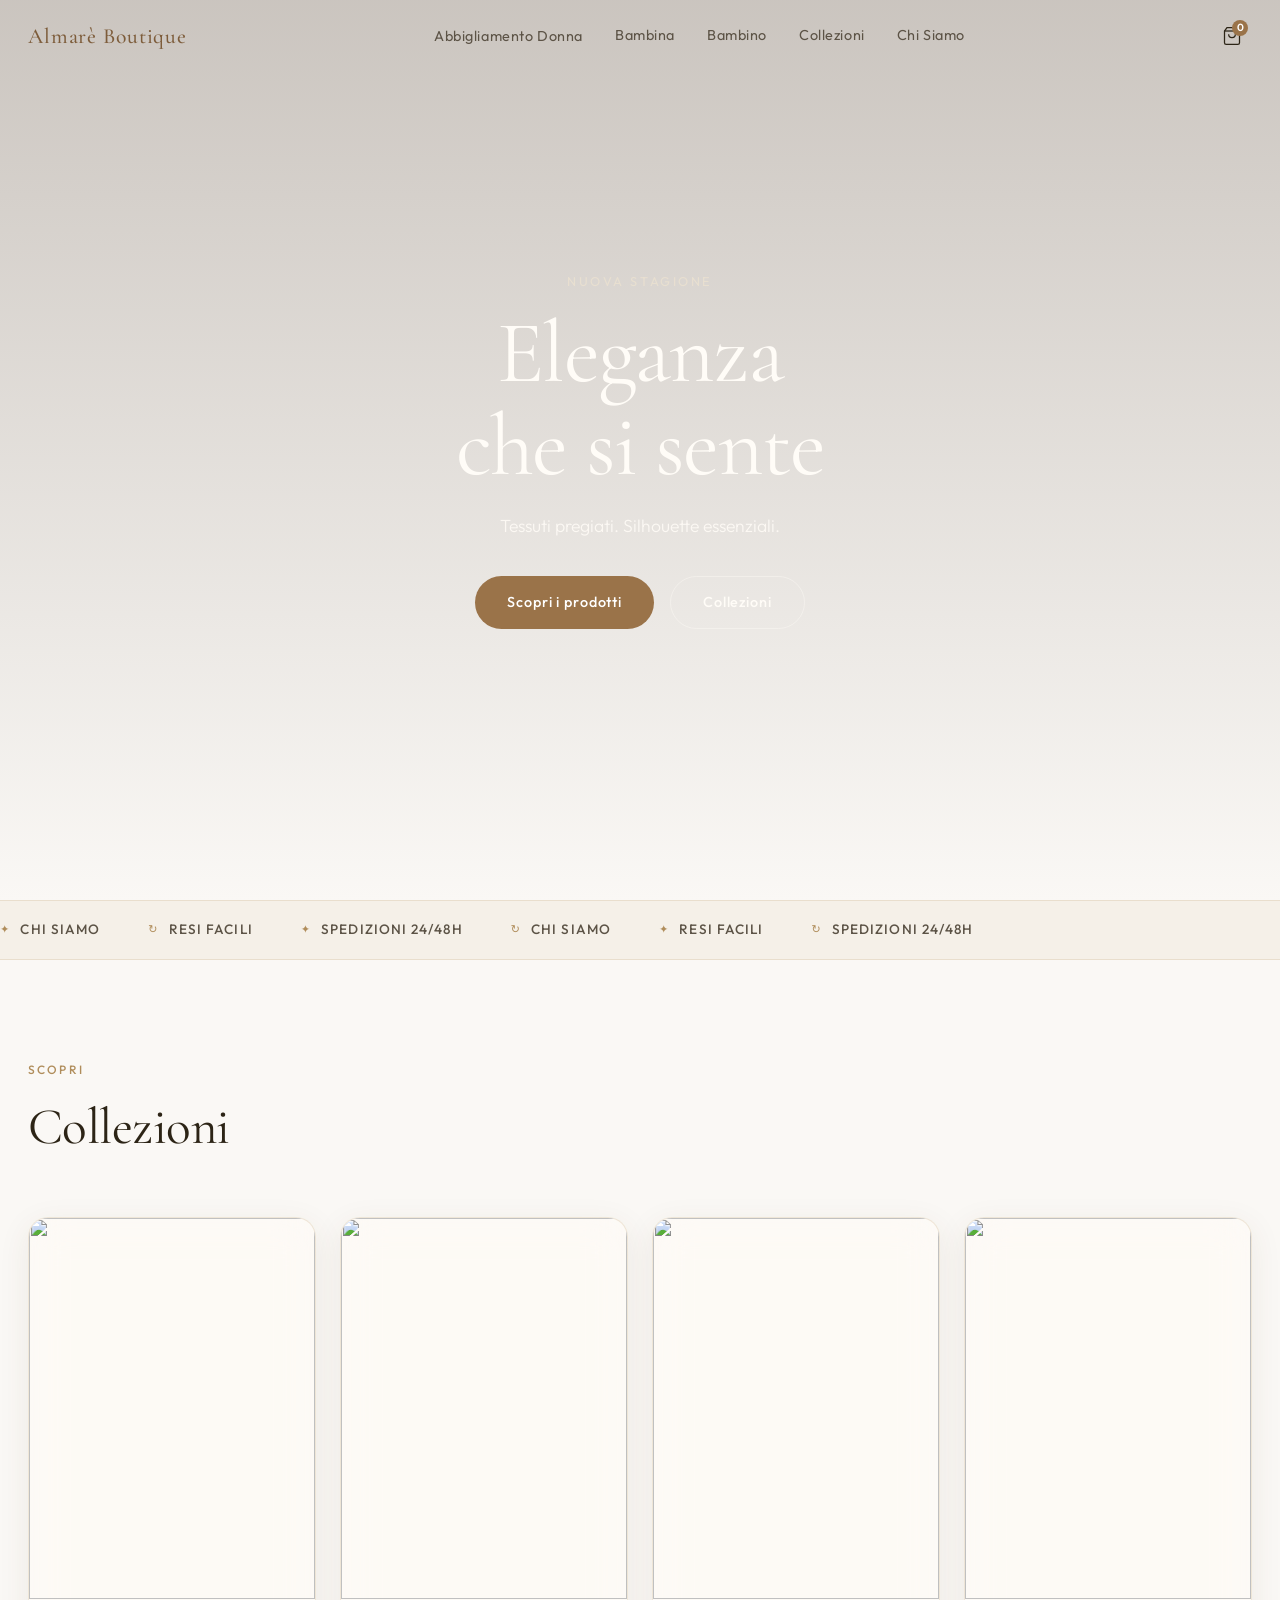
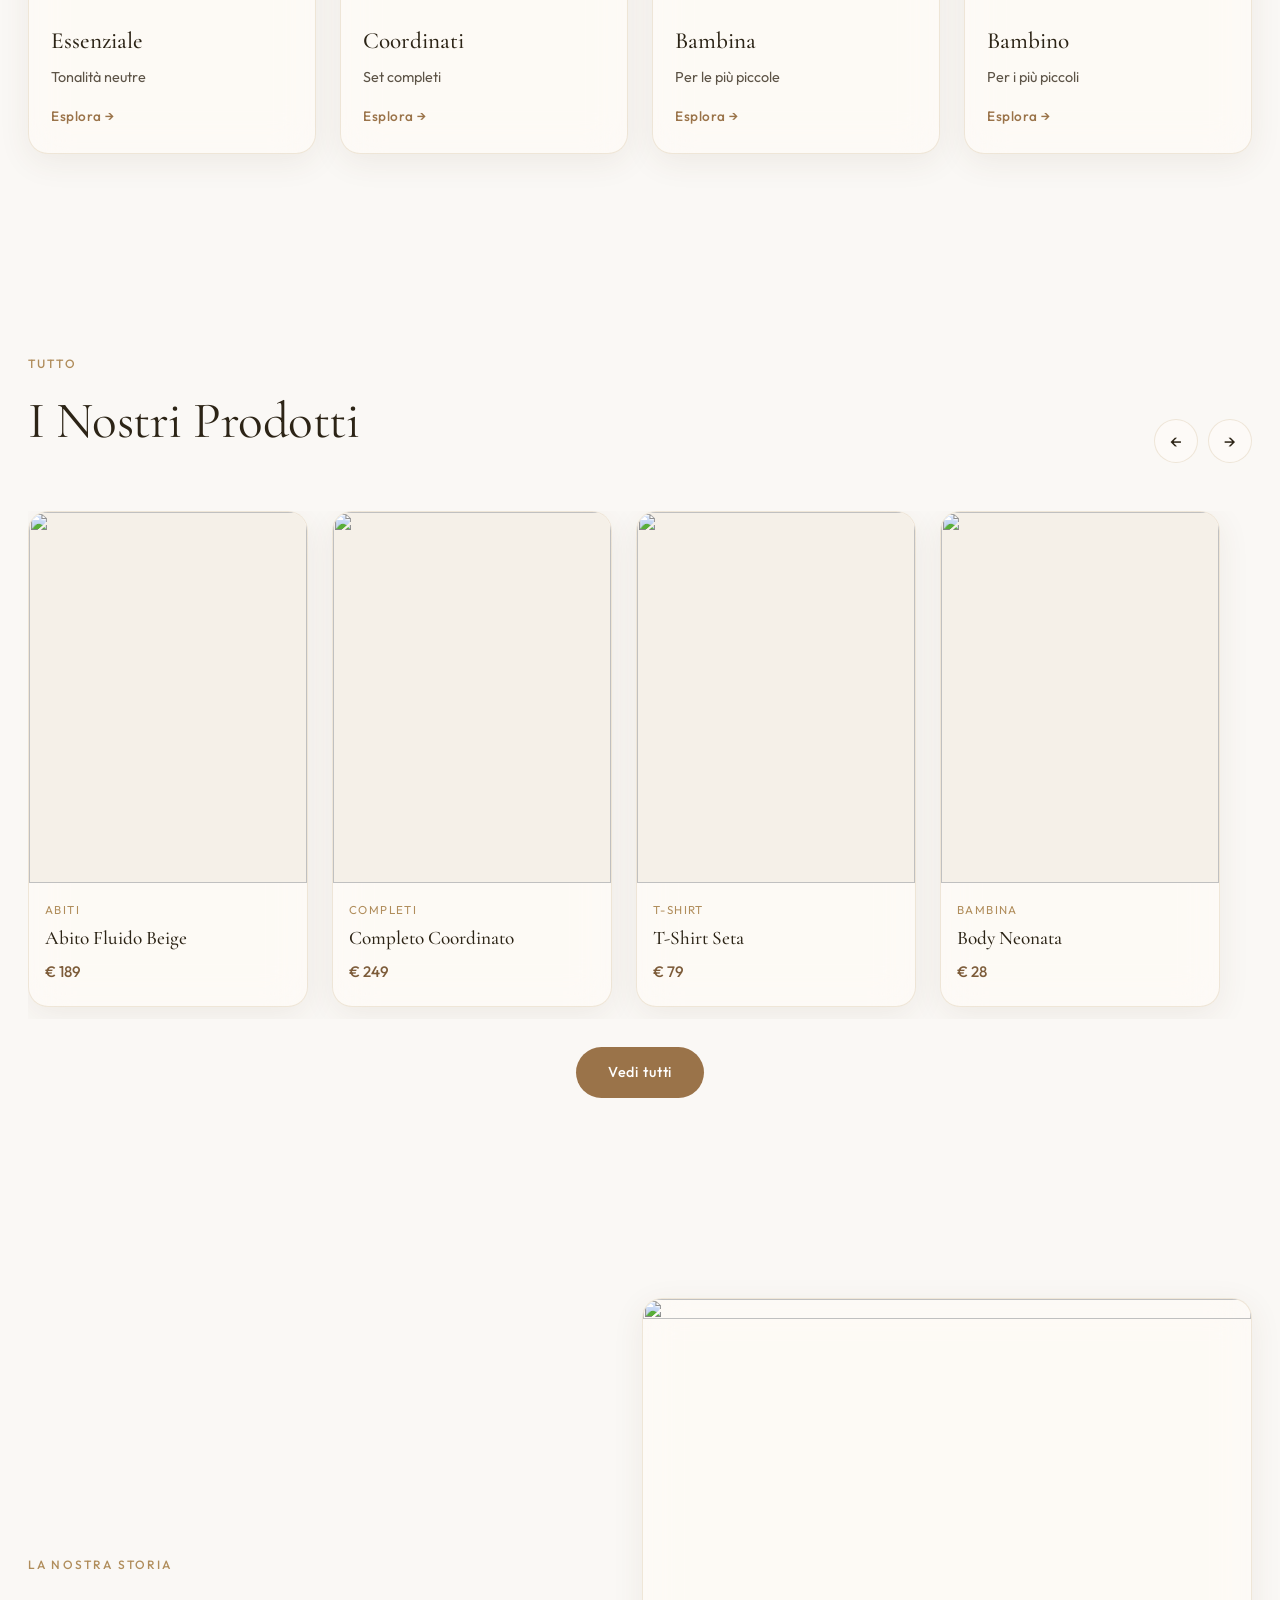
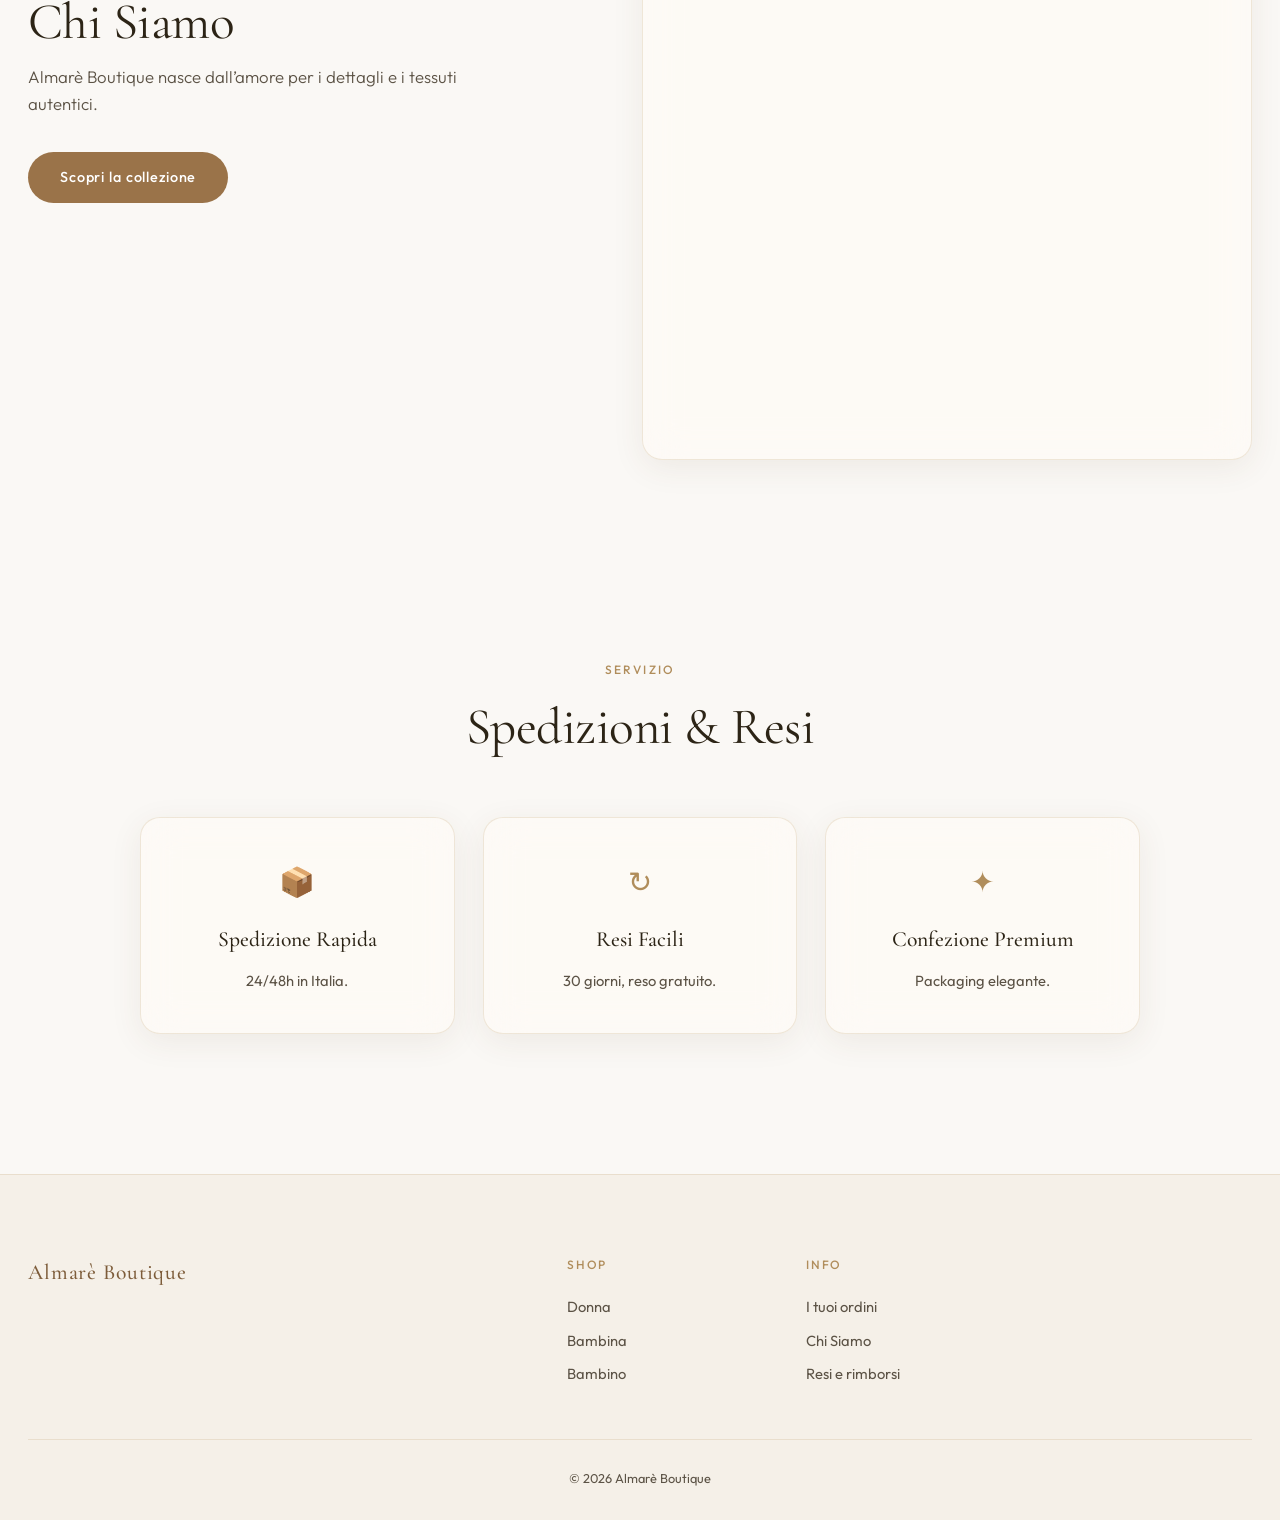
==== commit 599de3ad: "Menu Bambina/Bambino + ordini + supabase scripts" ====
--- a/index.html
+++ b/index.html
@@ -4,15 +4,11 @@
   <meta charset="UTF-8">
   <meta name="viewport" content="width=device-width, initial-scale=1.0">
   <title>Almarè Boutique — Moda Donna & Bambino</title>
-  <meta name="description" content="Almarè Boutique — Abbigliamento donna e bambino. Tessuti pregiati, design essenziale.">
   <meta name="theme-color" content="#9a7349">
   <link rel="manifest" href="manifest.json">
-  <link rel="icon" href="favicon.svg" type="image/svg+xml">
-  <link rel="preconnect" href="https://fonts.googleapis.com">
-  <link rel="preconnect" href="https://fonts.gstatic.com" crossorigin>
-  <link href="https://fonts.googleapis.com/css2?family=Cormorant+Garamond:ital,wght@0,300;0,400;0,500;0,600;1,400&family=Outfit:wght@300;400;500;600&display=swap" rel="stylesheet">
   <link rel="stylesheet" href="styles.css">
   <link rel="stylesheet" href="extra.css">
+  <link href="https://fonts.googleapis.com/css2?family=Cormorant+Garamond:wght@300;400;500;600&family=Outfit:wght@300;400;500;600&display=swap" rel="stylesheet">
 </head>
 <body>
   <header class="header" id="header">
@@ -31,17 +27,10 @@
             <a href="products.html?cat=sopra-abiti">Sopra Abiti</a>
           </div>
         </div>
-        <div class="nav-item has-dropdown">
-          <a href="products.html?age=neonato">Bambino</a>
-          <div class="dropdown glass">
-            <a href="products.html?age=neonato">Neonato 0-12 mesi</a>
-            <a href="products.html?age=2anni">2 anni</a>
-            <a href="products.html?age=14anni">14 anni</a>
-          </div>
-        </div>
+        <a href="products.html?gender=bambina">Bambina</a>
+        <a href="products.html?gender=bambino">Bambino</a>
         <a href="#collezioni">Collezioni</a>
         <a href="#chi-siamo">Chi Siamo</a>
-        <a href="#spedizioni">Spedizioni</a>
       </nav>
       <div class="header-actions">
         <a href="cart.html" class="icon-btn cart-btn" aria-label="Carrello">
@@ -51,31 +40,25 @@
       </div>
     </div>
   </header>
-
   <div class="mobile-menu" id="mobileMenu">
     <div class="mobile-menu-inner glass">
       <div class="mobile-nav">
-        <p class="mobile-label">Abbigliamento Donna</p>
+        <p class="mobile-label">Donna</p>
         <a href="products.html?cat=completi">Completi</a>
         <a href="products.html?cat=tshirt">T-Shirt</a>
         <a href="products.html?cat=pantaloni">Pantaloni</a>
         <a href="products.html?cat=gonne">Gonne</a>
-        <a href="products.html?cat=coordinati">Coordinati</a>
-        <a href="products.html?cat=sopra-abiti">Sopra Abiti</a>
         <hr>
-        <p class="mobile-label">Bambino</p>
-        <a href="products.html?age=neonato">Neonato 0-12 mesi</a>
-        <a href="products.html?age=2anni">2 anni</a>
-        <a href="products.html?age=14anni">14 anni</a>
+        <a href="products.html?gender=bambina">Bambina</a>
+        <a href="products.html?gender=bambino">Bambino</a>
         <hr>
+        <a href="orders.html">I tuoi ordini</a>
+        <a href="#chi-siamo">Chi Siamo</a>
+        <a href="resi.html">Resi e rimborsi</a>
         <a href="cart.html">Carrello</a>
-        <a href="#collezioni">Collezioni</a>
-        <a href="#chi-siamo">Chi Siamo</a>
-        <a href="#spedizioni">Spedizioni & Resi</a>
       </div>
     </div>
   </div>
-
   <section class="hero">
     <div class="hero-video-wrap">
       <video class="hero-video" autoplay muted loop playsinline poster="https://images.unsplash.com/photo-1490481651871-ab68de25d43d?w=1600&q=80">
@@ -86,123 +69,75 @@
     <div class="hero-content">
       <p class="hero-eyebrow">Nuova Stagione</p>
       <h1 class="hero-title">Eleganza<br>che si sente</h1>
-      <p class="hero-sub">Tessuti pregiati. Silhouette essenziali. La collezione Autunno/Inverno è arrivata.</p>
+      <p class="hero-sub">Tessuti pregiati. Silhouette essenziali.</p>
       <div class="hero-cta">
         <a href="products.html" class="btn btn-primary">Scopri i prodotti</a>
         <a href="#collezioni" class="btn btn-ghost">Collezioni</a>
       </div>
     </div>
-    <div class="hero-scroll"><span>Scorri</span><div class="scroll-line"></div></div>
   </section>
-
-  <div class="info-bar" id="infoBar">
-    <div class="info-bar-track">
-      <a href="#chi-siamo" class="info-item"><span class="info-icon">✦</span><span>Chi Siamo</span></a>
-      <a href="#spedizioni" class="info-item"><span class="info-icon">↻</span><span>Resi Facili</span></a>
-      <a href="#spedizioni" class="info-item"><span class="info-icon">✦</span><span>Spedizioni 24/48h</span></a>
-      <a href="#chi-siamo" class="info-item"><span class="info-icon">↻</span><span>Chi Siamo</span></a>
-      <a href="#spedizioni" class="info-item"><span class="info-icon">✦</span><span>Resi Facili</span></a>
-      <a href="#spedizioni" class="info-item"><span class="info-icon">↻</span><span>Spedizioni 24/48h</span></a>
-      <a href="#chi-siamo" class="info-item"><span class="info-icon">✦</span><span>Chi Siamo</span></a>
-      <a href="#spedizioni" class="info-item"><span class="info-icon">↻</span><span>Resi Facili</span></a>
-      <a href="#spedizioni" class="info-item"><span class="info-icon">✦</span><span>Spedizioni 24/48h</span></a>
-    </div>
-  </div>
-
+  <div class="info-bar"><div class="info-bar-track">
+    <a href="#chi-siamo" class="info-item"><span class="info-icon">✦</span><span>Chi Siamo</span></a>
+    <a href="resi.html" class="info-item"><span class="info-icon">↻</span><span>Resi Facili</span></a>
+    <a href="#spedizioni" class="info-item"><span class="info-icon">✦</span><span>Spedizioni 24/48h</span></a>
+    <a href="#chi-siamo" class="info-item"><span class="info-icon">↻</span><span>Chi Siamo</span></a>
+    <a href="resi.html" class="info-item"><span class="info-icon">✦</span><span>Resi Facili</span></a>
+    <a href="#spedizioni" class="info-item"><span class="info-icon">↻</span><span>Spedizioni 24/48h</span></a>
+  </div></div>
   <section class="section collections" id="collezioni">
-    <div class="section-header">
-      <p class="section-eyebrow">Scopri</p>
-      <h2 class="section-title">Collezioni</h2>
-    </div>
+    <div class="section-header"><p class="section-eyebrow">Scopri</p><h2 class="section-title">Collezioni</h2></div>
     <div class="collections-grid">
-      <article class="collection-card glass">
-        <div class="collection-img"><img src="https://images.unsplash.com/photo-1483985988355-763728e1935b?w=800&q=80" alt="Essenziale" loading="lazy"></div>
-        <div class="collection-content"><h3>Essenziale</h3><p>Pezzi must-have in tonalità neutre</p><a href="products.html?collection=essenziale" class="link-arrow">Esplora →</a></div>
-      </article>
-      <article class="collection-card glass">
-        <div class="collection-img"><img src="https://images.unsplash.com/photo-1469334031218-e382a71b716b?w=800&q=80" alt="Coordinati" loading="lazy"></div>
-        <div class="collection-content"><h3>Coordinati</h3><p>Set completi per un look impeccabile</p><a href="products.html?collection=coordinati" class="link-arrow">Esplora →</a></div>
-      </article>
-      <article class="collection-card glass">
-        <div class="collection-img"><img src="https://images.unsplash.com/photo-1515886657613-9f3515b0c78f?w=800&q=80" alt="Bambina" loading="lazy"></div>
-        <div class="collection-content"><h3>Bambina / Bambino</h3><p>Stile raffinato anche per i più piccoli</p><a href="products.html?age=neonato" class="link-arrow">Esplora →</a></div>
-      </article>
-      <article class="collection-card glass">
-        <div class="collection-img"><img src="https://images.unsplash.com/photo-1509631179647-0177331693ae?w=800&q=80" alt="Sopra Abiti" loading="lazy"></div>
-        <div class="collection-content"><h3>Sopra Abiti</h3><p>Cappotti e giacche dal taglio sartoriale</p><a href="products.html?cat=sopra-abiti" class="link-arrow">Esplora →</a></div>
-      </article>
+      <article class="collection-card glass"><div class="collection-img"><img src="https://images.unsplash.com/photo-1483985988355-763728e1935b?w=800&q=80" alt="" loading="lazy"></div><div class="collection-content"><h3>Essenziale</h3><p>Tonalità neutre</p><a href="products.html?collection=essenziale" class="link-arrow">Esplora →</a></div></article>
+      <article class="collection-card glass"><div class="collection-img"><img src="https://images.unsplash.com/photo-1469334031218-e382a71b716b?w=800&q=80" alt="" loading="lazy"></div><div class="collection-content"><h3>Coordinati</h3><p>Set completi</p><a href="products.html?collection=coordinati" class="link-arrow">Esplora →</a></div></article>
+      <article class="collection-card glass"><div class="collection-img"><img src="https://images.unsplash.com/photo-1515886657613-9f3515b0c78f?w=800&q=80" alt="" loading="lazy"></div><div class="collection-content"><h3>Bambina</h3><p>Per le più piccole</p><a href="products.html?gender=bambina" class="link-arrow">Esplora →</a></div></article>
+      <article class="collection-card glass"><div class="collection-img"><img src="https://images.unsplash.com/photo-1503919545889-aef636e10ad4?w=800&q=80" alt="" loading="lazy"></div><div class="collection-content"><h3>Bambino</h3><p>Per i più piccoli</p><a href="products.html?gender=bambino" class="link-arrow">Esplora →</a></div></article>
     </div>
   </section>
-
   <section class="section products" id="prodotti">
-    <div class="section-header with-action">
-      <div><p class="section-eyebrow">Tutto</p><h2 class="section-title">I Nostri Prodotti</h2></div>
-      <div class="scroll-controls">
-        <button class="scroll-btn" id="prodPrev" aria-label="Precedente">←</button>
-        <button class="scroll-btn" id="prodNext" aria-label="Successivo">→</button>
-      </div>
+    <div class="section-header with-action"><div><p class="section-eyebrow">Tutto</p><h2 class="section-title">I Nostri Prodotti</h2></div>
+    <div class="scroll-controls"><button class="scroll-btn" id="prodPrev">←</button><button class="scroll-btn" id="prodNext">→</button></div></div>
+    <div class="products-scroll" id="productsScroll">
+      <article class="product-card glass" data-id="p1"><div class="product-img"><a href="product.html?id=p1"><img src="https://images.unsplash.com/photo-1595777457583-95e059d581b8?w=600&q=80" alt="" loading="lazy"></a><button class="quick-add">+ Aggiungi</button></div><div class="product-info"><p class="product-cat">Abiti</p><h3><a href="product.html?id=p1">Abito Fluido Beige</a></h3><p class="product-price">€ 189</p></div></article>
+      <article class="product-card glass" data-id="p2"><div class="product-img"><a href="product.html?id=p2"><img src="https://images.unsplash.com/photo-1551488831-00ddcb6c6bd3?w=600&q=80" alt="" loading="lazy"></a><button class="quick-add">+ Aggiungi</button></div><div class="product-info"><p class="product-cat">Completi</p><h3><a href="product.html?id=p2">Completo Coordinato</a></h3><p class="product-price">€ 249</p></div></article>
+      <article class="product-card glass" data-id="p4"><div class="product-img"><a href="product.html?id=p4"><img src="https://images.unsplash.com/photo-1434389677669-e08b4cac3105?w=600&q=80" alt="" loading="lazy"></a><button class="quick-add">+ Aggiungi</button></div><div class="product-info"><p class="product-cat">T-Shirt</p><h3><a href="product.html?id=p4">T-Shirt Seta</a></h3><p class="product-price">€ 79</p></div></article>
+      <article class="product-card glass" data-id="g1"><div class="product-img"><a href="product.html?id=g1"><img src="https://images.unsplash.com/photo-1515488042361-ee00e0ddd4e4?w=600&q=80" alt="" loading="lazy"></a><button class="quick-add">+ Aggiungi</button></div><div class="product-info"><p class="product-cat">Bambina</p><h3><a href="product.html?id=g1">Body Neonata</a></h3><p class="product-price">€ 28</p></div></article>
     </div>
-    <div class="products-scroll" id="productsScroll">
-      <article class="product-card glass" data-id="p1"><div class="product-img"><a href="product.html?id=p1"><img src="https://images.unsplash.com/photo-1595777457583-95e059d581b8?w=600&q=80" alt="Abito" loading="lazy"></a><button class="quick-add">+ Aggiungi</button></div><div class="product-info"><p class="product-cat">Abiti</p><h3><a href="product.html?id=p1">Abito Fluido Beige</a></h3><p class="product-price">€ 189</p></div></article>
-      <article class="product-card glass" data-id="p2"><div class="product-img"><a href="product.html?id=p2"><img src="https://images.unsplash.com/photo-1551488831-00ddcb6c6bd3?w=600&q=80" alt="Completo" loading="lazy"></a><button class="quick-add">+ Aggiungi</button></div><div class="product-info"><p class="product-cat">Completi</p><h3><a href="product.html?id=p2">Completo Coordinato Crema</a></h3><p class="product-price">€ 249</p></div></article>
-      <article class="product-card glass" data-id="p3"><div class="product-img"><a href="product.html?id=p3"><img src="https://images.unsplash.com/photo-1583496661160-fb5886a0aaaa?w=600&q=80" alt="Gonna" loading="lazy"></a><button class="quick-add">+ Aggiungi</button></div><div class="product-info"><p class="product-cat">Gonne</p><h3><a href="product.html?id=p3">Gonna Midi Plissettata</a></h3><p class="product-price">€ 129</p></div></article>
-      <article class="product-card glass" data-id="p4"><div class="product-img"><a href="product.html?id=p4"><img src="https://images.unsplash.com/photo-1434389677669-e08b4cac3105?w=600&q=80" alt="T-shirt" loading="lazy"></a><button class="quick-add">+ Aggiungi</button></div><div class="product-info"><p class="product-cat">T-Shirt</p><h3><a href="product.html?id=p4">T-Shirt Seta Naturale</a></h3><p class="product-price">€ 79</p></div></article>
-      <article class="product-card glass" data-id="p5"><div class="product-img"><a href="product.html?id=p5"><img src="https://images.unsplash.com/photo-1509631179647-0177331693ae?w=600&q=80" alt="Cappotto" loading="lazy"></a><button class="quick-add">+ Aggiungi</button></div><div class="product-info"><p class="product-cat">Sopra Abiti</p><h3><a href="product.html?id=p5">Cappotto Cashmere</a></h3><p class="product-price">€ 389</p></div></article>
-      <article class="product-card glass" data-id="p6"><div class="product-img"><a href="product.html?id=p6"><img src="https://images.unsplash.com/photo-1594938298603-c8148c4dae35?w=600&q=80" alt="Pantaloni" loading="lazy"></a><button class="quick-add">+ Aggiungi</button></div><div class="product-info"><p class="product-cat">Pantaloni</p><h3><a href="product.html?id=p6">Pantaloni Wide Leg</a></h3><p class="product-price">€ 159</p></div></article>
-      <article class="product-card glass" data-id="b4"><div class="product-img"><a href="product.html?id=b4"><img src="https://images.unsplash.com/photo-1515372039744-b8f02a3ae446?w=600&q=80" alt="Bambino" loading="lazy"></a><button class="quick-add">+ Aggiungi</button></div><div class="product-info"><p class="product-cat">Bambino</p><h3><a href="product.html?id=b4">Completo Lino 2 Anni</a></h3><p class="product-price">€ 68</p></div></article>
-      <article class="product-card glass" data-id="p7"><div class="product-img"><a href="product.html?id=p7"><img src="https://images.unsplash.com/photo-1490481651871-ab68de25d43d?w=600&q=80" alt="Blazer" loading="lazy"></a><button class="quick-add">+ Aggiungi</button></div><div class="product-info"><p class="product-cat">Sopra Abiti</p><h3><a href="product.html?id=p7">Blazer Sartoriale</a></h3><p class="product-price">€ 219</p></div></article>
-    </div>
-    <p style="text-align:center;margin-top:28px"><a href="products.html" class="btn btn-primary">Vedi tutti i prodotti</a></p>
+    <p style="text-align:center;margin-top:28px"><a href="products.html" class="btn btn-primary">Vedi tutti</a></p>
   </section>
-
   <section class="section about" id="chi-siamo">
     <div class="about-grid">
       <div class="about-text">
         <p class="section-eyebrow">La nostra storia</p>
         <h2 class="section-title">Chi Siamo</h2>
-        <p class="about-body">Almarè Boutique nasce dall’amore per i dettagli e i tessuti autentici. Ogni capo è pensato per durare, per essere indossato e amato stagione dopo stagione.</p>
-        <p class="about-body">Selezioniamo solo materie prime naturali e lavorazioni artigianali. Il risultato? Un guardaroba essenziale, sofisticato e senza tempo.</p>
+        <p class="about-body">Almarè Boutique nasce dall’amore per i dettagli e i tessuti autentici.</p>
         <a href="products.html" class="btn btn-primary">Scopri la collezione</a>
       </div>
-      <div class="about-visual glass">
-        <img src="https://images.unsplash.com/photo-1441984904996-e0b69204d0b5?w=900&q=80" alt="Almarè Boutique" loading="lazy">
+      <div class="about-visual glass"><img src="https://images.unsplash.com/photo-1441984904996-e0b69204d0b5?w=900&q=80" alt="" loading="lazy"></div>
+    </div>
+  </section>
+  <section class="section shipping" id="spedizioni">
+    <div class="section-header centered"><p class="section-eyebrow">Servizio</p><h2 class="section-title">Spedizioni & Resi</h2></div>
+    <div class="shipping-grid">
+      <div class="ship-card glass"><div class="ship-icon">📦</div><h3>Spedizione Rapida</h3><p>24/48h in Italia.</p></div>
+      <div class="ship-card glass"><div class="ship-icon">↻</div><h3>Resi Facili</h3><p>30 giorni, reso gratuito.</p></div>
+      <div class="ship-card glass"><div class="ship-icon">✦</div><h3>Confezione Premium</h3><p>Packaging elegante.</p></div>
+    </div>
+  </section>
+  <footer class="footer">
+    <div class="footer-inner">
+      <div class="footer-brand"><a href="index.html" class="logo logo-text">Almarè Boutique</a></div>
+      <div class="footer-links">
+        <div><h4>Shop</h4><a href="products.html">Donna</a><a href="products.html?gender=bambina">Bambina</a><a href="products.html?gender=bambino">Bambino</a></div>
+        <div><h4>Info</h4><a href="orders.html">I tuoi ordini</a><a href="#chi-siamo">Chi Siamo</a><a href="resi.html">Resi e rimborsi</a></div>
       </div>
     </div>
-  </section>
-
-  <section class="section shipping" id="spedizioni">
-    <div class="section-header centered">
-      <p class="section-eyebrow">Servizio</p>
-      <h2 class="section-title">Spedizioni & Resi</h2>
-    </div>
-    <div class="shipping-grid">
-      <div class="ship-card glass"><div class="ship-icon">📦</div><h3>Spedizione Rapida</h3><p>Consegna in 24/48 ore in tutta Italia. Tracciamento in tempo reale su ogni ordine.</p></div>
-      <div class="ship-card glass"><div class="ship-icon">↻</div><h3>Resi Facili</h3><p>30 giorni per cambiare idea. Reso gratuito e procedura semplice online.</p></div>
-      <div class="ship-card glass"><div class="ship-icon">✦</div><h3>Confezione Premium</h3><p>Ogni ordine arriva in packaging elegante, pronto per essere regalato.</p></div>
-    </div>
-  </section>
-
-  <footer class="footer">
-    <div class="footer-inner">
-      <div class="footer-brand">
-        <a href="index.html" class="logo logo-text">Almarè Boutique</a>
-        <p>Moda donna e bambino. Tessuti pregiati, design essenziale.</p>
-      </div>
-      <div class="footer-links">
-        <div><h4>Shop</h4><a href="products.html">Donna</a><a href="products.html?age=neonato">Neonato</a><a href="products.html?age=2anni">2 anni</a><a href="products.html?age=14anni">14 anni</a></div>
-        <div><h4>Info</h4><a href="#chi-siamo">Chi Siamo</a><a href="#spedizioni">Spedizioni</a><a href="#spedizioni">Resi</a></div>
-        <div><h4>Seguici</h4><a href="#">Instagram</a><a href="#">Pinterest</a></div>
-      </div>
-    </div>
-    <div class="footer-bottom"><p>© 2026 Almarè Boutique. Tutti i diritti riservati.</p></div>
+    <div class="footer-bottom"><p>© 2026 Almarè Boutique</p></div>
   </footer>
-
-  <button type="button" class="install-btn" id="installBtn" hidden>
-    <svg width="18" height="18" viewBox="0 0 24 24" fill="none" stroke="currentColor" stroke-width="2"><path d="M12 3v12"/><path d="m8 11 4 4 4-4"/><path d="M4 19h16"/></svg>
-    Installa app
-  </button>
-
+  <button type="button" class="install-btn" id="installBtn" hidden>Installa app</button>
+  <script src="https://cdn.jsdelivr.net/npm/@supabase/supabase-js@2"></script>
+  <script src="config.js"></script>
   <script src="data.js"></script>
+  <script src="db.js"></script>
   <script src="cart.js"></script>
   <script src="script.js"></script>
 </body>
--- a/extra.css
+++ b/extra.css
@@ -1,7 +1,5 @@
 .logo.logo-text{font-family:var(--font-display);font-size:1.35rem;font-weight:500;letter-spacing:0.04em;color:var(--beige-700);white-space:nowrap}
-.header.scrolled .logo.logo-text,.header .logo.logo-text{color:var(--beige-800)}
-.install-btn{position:fixed;bottom:20px;left:50%;transform:translateX(-50%);z-index:90;display:inline-flex;align-items:center;gap:8px;padding:12px 22px;border-radius:50px;background:var(--beige-700);color:#fff;font-size:0.9rem;font-weight:500;box-shadow:0 8px 28px rgba(92,66,44,0.28);border:none;cursor:pointer;transition:transform 0.2s,opacity 0.2s}
-.install-btn:hover{transform:translateX(-50%) translateY(-2px)}
+.install-btn{position:fixed;bottom:20px;left:50%;transform:translateX(-50%);z-index:90;display:inline-flex;align-items:center;gap:8px;padding:12px 22px;border-radius:50px;background:var(--beige-700);color:#fff;font-size:0.9rem;font-weight:500;box-shadow:0 8px 28px rgba(92,66,44,0.28);border:none;cursor:pointer}
 .install-btn[hidden]{display:none!important}
 .product-card a{color:inherit}
-@media(max-width:640px){.logo.logo-text{font-size:1.15rem}.install-btn{bottom:16px;padding:11px 18px;font-size:0.85rem}}
+@media(max-width:640px){.logo.logo-text{font-size:1.15rem}}
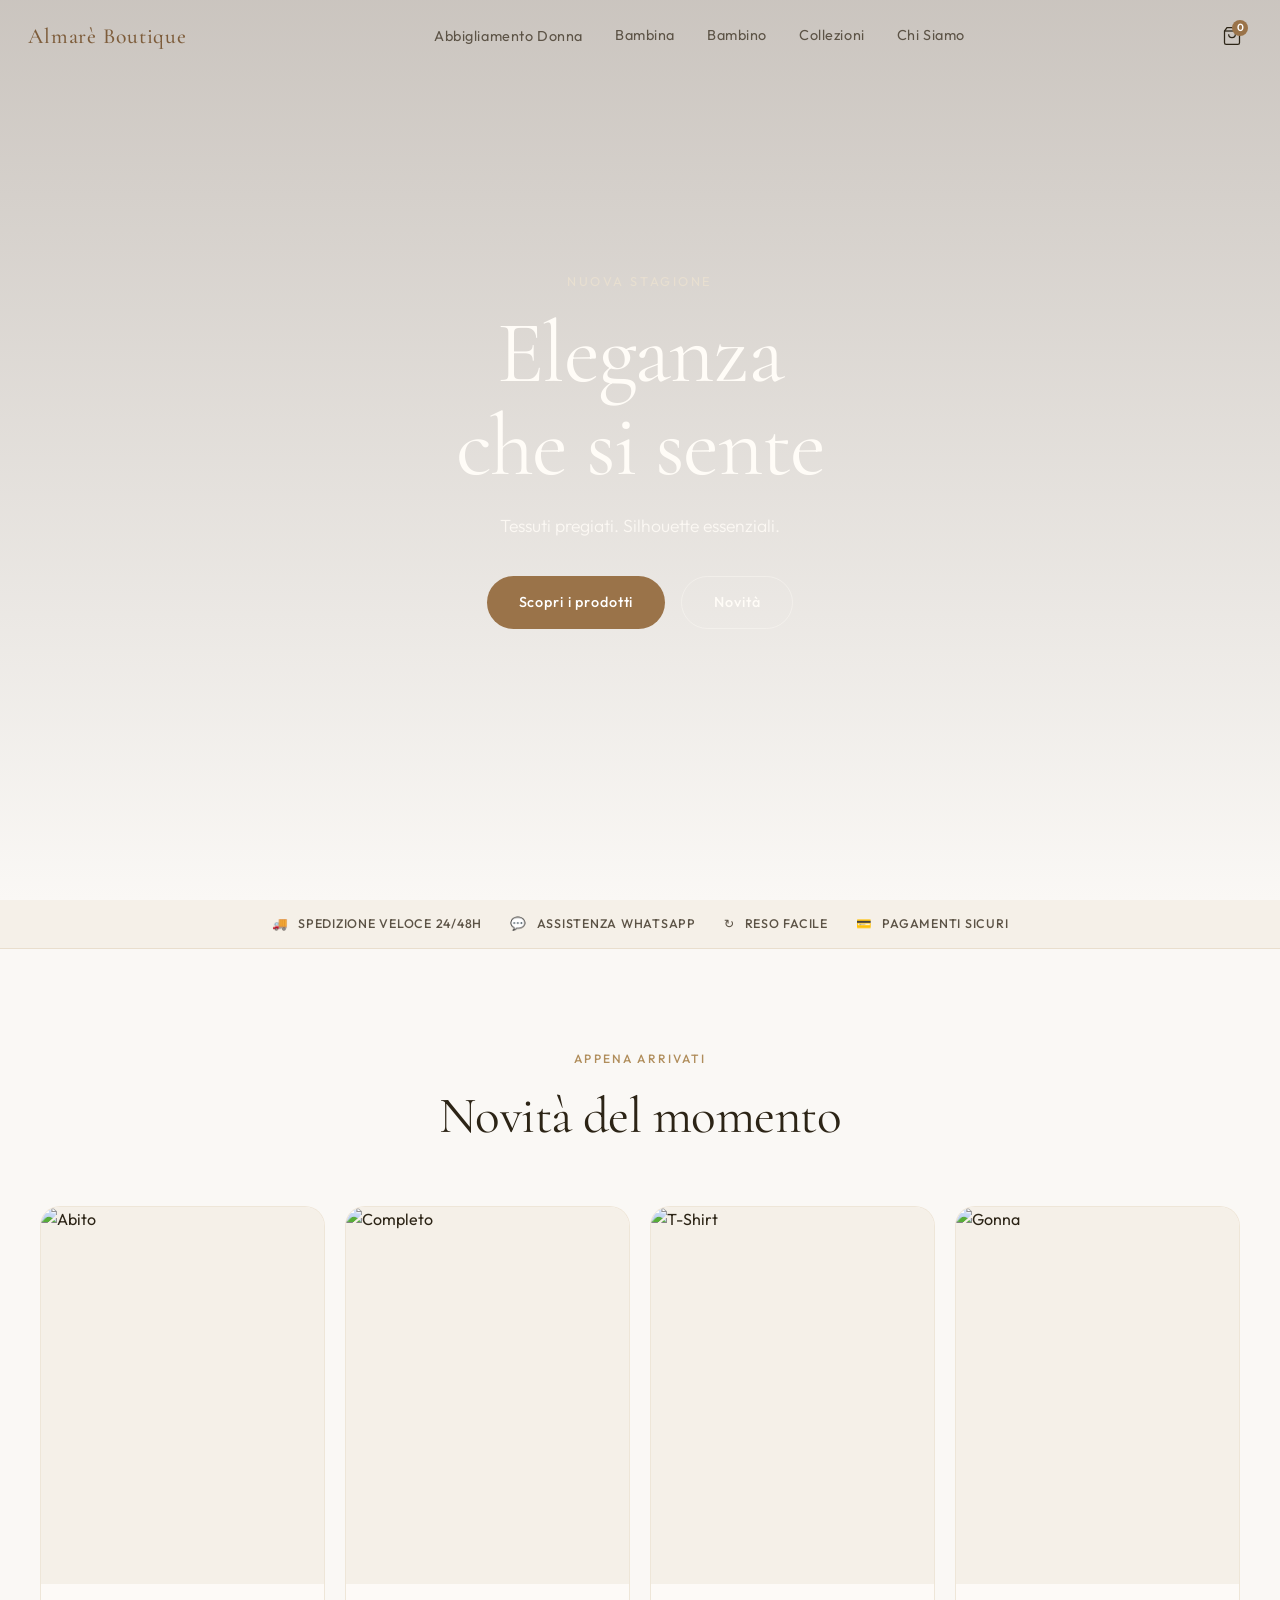
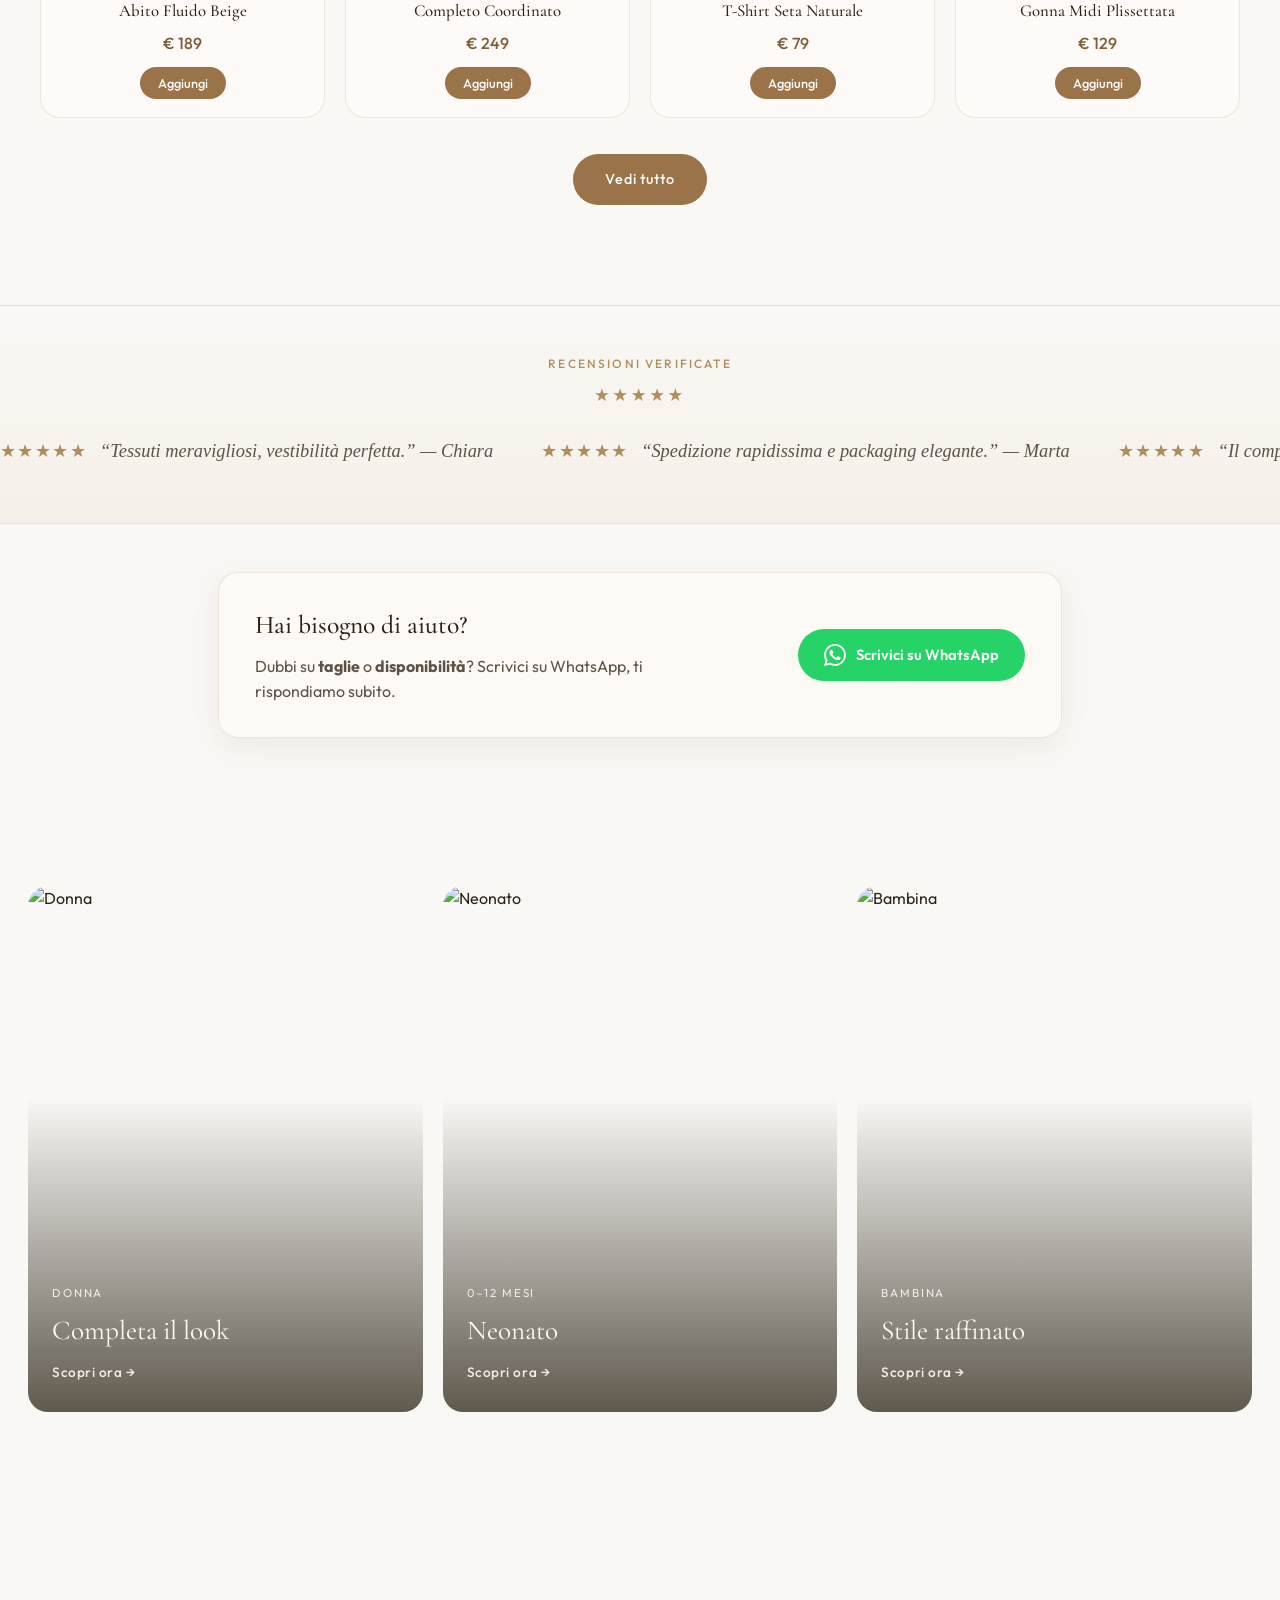
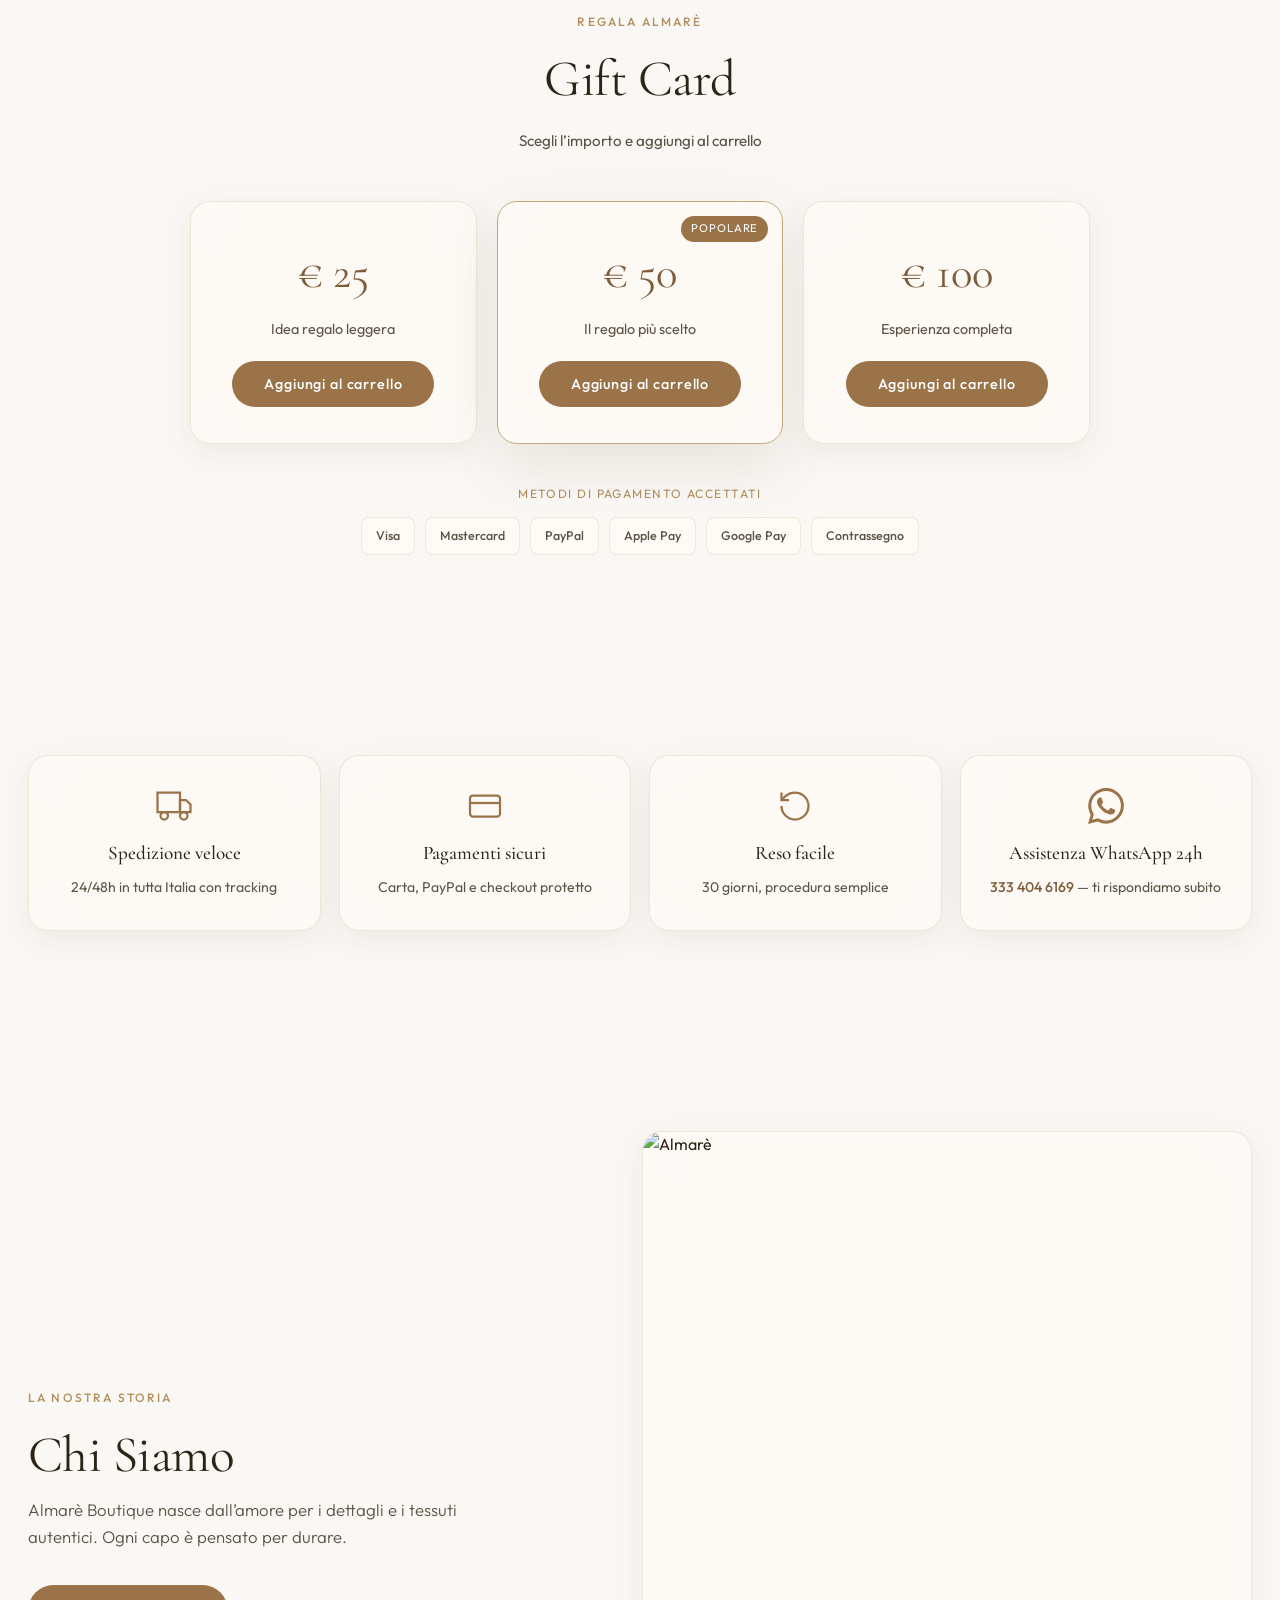
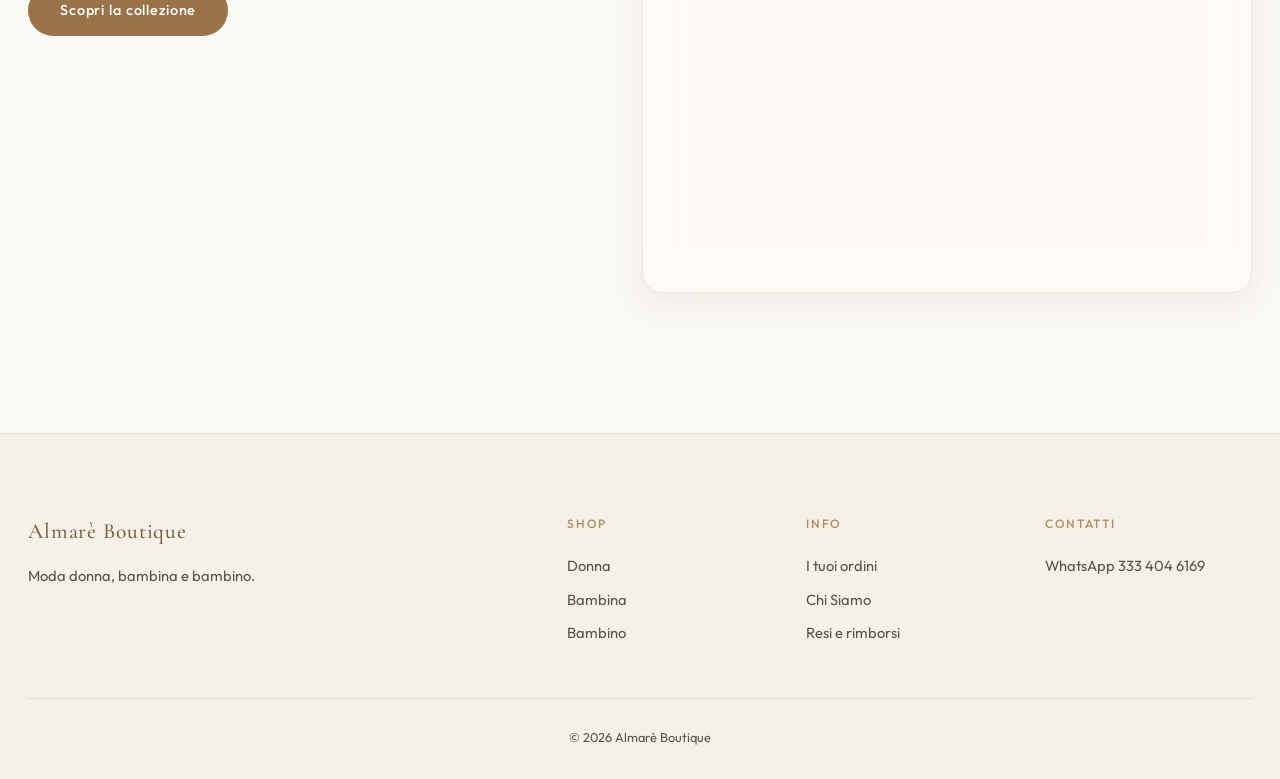
==== commit 1f1545c3: "Home: novita 4 cards, reviews marquee, WA help, look cards, gift, trust" ====
--- a/index.html
+++ b/index.html
@@ -1,144 +1,266 @@
 <!DOCTYPE html>
 <html lang="it">
 <head>
-  <meta charset="UTF-8">
-  <meta name="viewport" content="width=device-width, initial-scale=1.0">
-  <title>Almarè Boutique — Moda Donna & Bambino</title>
-  <meta name="theme-color" content="#9a7349">
-  <link rel="manifest" href="manifest.json">
-  <link rel="stylesheet" href="styles.css">
-  <link rel="stylesheet" href="extra.css">
-  <link href="https://fonts.googleapis.com/css2?family=Cormorant+Garamond:wght@300;400;500;600&family=Outfit:wght@300;400;500;600&display=swap" rel="stylesheet">
+<meta charset="UTF-8">
+<meta name="viewport" content="width=device-width, initial-scale=1.0">
+<title>Almarè Boutique — Moda Donna & Bambino</title>
+<meta name="theme-color" content="#9a7349">
+<link rel="manifest" href="manifest.json">
+<link href="https://fonts.googleapis.com/css2?family=Cormorant+Garamond:wght@300;400;500;600&family=Outfit:wght@300;400;500;600&display=swap" rel="stylesheet">
+<link rel="stylesheet" href="styles.css">
+<link rel="stylesheet" href="extra.css">
+<link rel="stylesheet" href="home.css">
 </head>
 <body>
-  <header class="header" id="header">
-    <div class="header-inner">
-      <button class="menu-toggle" id="menuToggle" aria-label="Menu"><span></span><span></span><span></span></button>
-      <a href="index.html" class="logo logo-text">Almarè Boutique</a>
-      <nav class="nav-desktop">
-        <div class="nav-item has-dropdown">
-          <a href="products.html">Abbigliamento Donna</a>
-          <div class="dropdown glass">
-            <a href="products.html?cat=completi">Completi</a>
-            <a href="products.html?cat=tshirt">T-Shirt</a>
-            <a href="products.html?cat=pantaloni">Pantaloni</a>
-            <a href="products.html?cat=gonne">Gonne</a>
-            <a href="products.html?cat=coordinati">Coordinati</a>
-            <a href="products.html?cat=sopra-abiti">Sopra Abiti</a>
-          </div>
-        </div>
-        <a href="products.html?gender=bambina">Bambina</a>
-        <a href="products.html?gender=bambino">Bambino</a>
-        <a href="#collezioni">Collezioni</a>
-        <a href="#chi-siamo">Chi Siamo</a>
-      </nav>
-      <div class="header-actions">
-        <a href="cart.html" class="icon-btn cart-btn" aria-label="Carrello">
-          <svg width="20" height="20" viewBox="0 0 24 24" fill="none" stroke="currentColor" stroke-width="1.5"><path d="M6 2 3 6v14a2 2 0 0 0 2 2h14a2 2 0 0 0 2-2V6l-3-4Z"/><path d="M3 6h18"/><path d="M16 10a4 4 0 0 1-8 0"/></svg>
-          <span class="cart-count">0</span>
-        </a>
-      </div>
-    </div>
-  </header>
-  <div class="mobile-menu" id="mobileMenu">
-    <div class="mobile-menu-inner glass">
-      <div class="mobile-nav">
-        <p class="mobile-label">Donna</p>
-        <a href="products.html?cat=completi">Completi</a>
-        <a href="products.html?cat=tshirt">T-Shirt</a>
-        <a href="products.html?cat=pantaloni">Pantaloni</a>
-        <a href="products.html?cat=gonne">Gonne</a>
-        <hr>
-        <a href="products.html?gender=bambina">Bambina</a>
-        <a href="products.html?gender=bambino">Bambino</a>
-        <hr>
-        <a href="orders.html">I tuoi ordini</a>
-        <a href="#chi-siamo">Chi Siamo</a>
-        <a href="resi.html">Resi e rimborsi</a>
-        <a href="cart.html">Carrello</a>
-      </div>
-    </div>
-  </div>
-  <section class="hero">
-    <div class="hero-video-wrap">
-      <video class="hero-video" autoplay muted loop playsinline poster="https://images.unsplash.com/photo-1490481651871-ab68de25d43d?w=1600&q=80">
-        <source src="https://assets.mixkit.co/videos/preview/mixkit-fashion-model-posing-in-studio-41224-large.mp4" type="video/mp4">
-      </video>
-      <div class="hero-overlay"></div>
-    </div>
-    <div class="hero-content">
-      <p class="hero-eyebrow">Nuova Stagione</p>
-      <h1 class="hero-title">Eleganza<br>che si sente</h1>
-      <p class="hero-sub">Tessuti pregiati. Silhouette essenziali.</p>
-      <div class="hero-cta">
-        <a href="products.html" class="btn btn-primary">Scopri i prodotti</a>
-        <a href="#collezioni" class="btn btn-ghost">Collezioni</a>
-      </div>
-    </div>
-  </section>
-  <div class="info-bar"><div class="info-bar-track">
-    <a href="#chi-siamo" class="info-item"><span class="info-icon">✦</span><span>Chi Siamo</span></a>
-    <a href="resi.html" class="info-item"><span class="info-icon">↻</span><span>Resi Facili</span></a>
-    <a href="#spedizioni" class="info-item"><span class="info-icon">✦</span><span>Spedizioni 24/48h</span></a>
-    <a href="#chi-siamo" class="info-item"><span class="info-icon">↻</span><span>Chi Siamo</span></a>
-    <a href="resi.html" class="info-item"><span class="info-icon">✦</span><span>Resi Facili</span></a>
-    <a href="#spedizioni" class="info-item"><span class="info-icon">↻</span><span>Spedizioni 24/48h</span></a>
-  </div></div>
-  <section class="section collections" id="collezioni">
-    <div class="section-header"><p class="section-eyebrow">Scopri</p><h2 class="section-title">Collezioni</h2></div>
-    <div class="collections-grid">
-      <article class="collection-card glass"><div class="collection-img"><img src="https://images.unsplash.com/photo-1483985988355-763728e1935b?w=800&q=80" alt="" loading="lazy"></div><div class="collection-content"><h3>Essenziale</h3><p>Tonalità neutre</p><a href="products.html?collection=essenziale" class="link-arrow">Esplora →</a></div></article>
-      <article class="collection-card glass"><div class="collection-img"><img src="https://images.unsplash.com/photo-1469334031218-e382a71b716b?w=800&q=80" alt="" loading="lazy"></div><div class="collection-content"><h3>Coordinati</h3><p>Set completi</p><a href="products.html?collection=coordinati" class="link-arrow">Esplora →</a></div></article>
-      <article class="collection-card glass"><div class="collection-img"><img src="https://images.unsplash.com/photo-1515886657613-9f3515b0c78f?w=800&q=80" alt="" loading="lazy"></div><div class="collection-content"><h3>Bambina</h3><p>Per le più piccole</p><a href="products.html?gender=bambina" class="link-arrow">Esplora →</a></div></article>
-      <article class="collection-card glass"><div class="collection-img"><img src="https://images.unsplash.com/photo-1503919545889-aef636e10ad4?w=800&q=80" alt="" loading="lazy"></div><div class="collection-content"><h3>Bambino</h3><p>Per i più piccoli</p><a href="products.html?gender=bambino" class="link-arrow">Esplora →</a></div></article>
-    </div>
-  </section>
-  <section class="section products" id="prodotti">
-    <div class="section-header with-action"><div><p class="section-eyebrow">Tutto</p><h2 class="section-title">I Nostri Prodotti</h2></div>
-    <div class="scroll-controls"><button class="scroll-btn" id="prodPrev">←</button><button class="scroll-btn" id="prodNext">→</button></div></div>
-    <div class="products-scroll" id="productsScroll">
-      <article class="product-card glass" data-id="p1"><div class="product-img"><a href="product.html?id=p1"><img src="https://images.unsplash.com/photo-1595777457583-95e059d581b8?w=600&q=80" alt="" loading="lazy"></a><button class="quick-add">+ Aggiungi</button></div><div class="product-info"><p class="product-cat">Abiti</p><h3><a href="product.html?id=p1">Abito Fluido Beige</a></h3><p class="product-price">€ 189</p></div></article>
-      <article class="product-card glass" data-id="p2"><div class="product-img"><a href="product.html?id=p2"><img src="https://images.unsplash.com/photo-1551488831-00ddcb6c6bd3?w=600&q=80" alt="" loading="lazy"></a><button class="quick-add">+ Aggiungi</button></div><div class="product-info"><p class="product-cat">Completi</p><h3><a href="product.html?id=p2">Completo Coordinato</a></h3><p class="product-price">€ 249</p></div></article>
-      <article class="product-card glass" data-id="p4"><div class="product-img"><a href="product.html?id=p4"><img src="https://images.unsplash.com/photo-1434389677669-e08b4cac3105?w=600&q=80" alt="" loading="lazy"></a><button class="quick-add">+ Aggiungi</button></div><div class="product-info"><p class="product-cat">T-Shirt</p><h3><a href="product.html?id=p4">T-Shirt Seta</a></h3><p class="product-price">€ 79</p></div></article>
-      <article class="product-card glass" data-id="g1"><div class="product-img"><a href="product.html?id=g1"><img src="https://images.unsplash.com/photo-1515488042361-ee00e0ddd4e4?w=600&q=80" alt="" loading="lazy"></a><button class="quick-add">+ Aggiungi</button></div><div class="product-info"><p class="product-cat">Bambina</p><h3><a href="product.html?id=g1">Body Neonata</a></h3><p class="product-price">€ 28</p></div></article>
-    </div>
-    <p style="text-align:center;margin-top:28px"><a href="products.html" class="btn btn-primary">Vedi tutti</a></p>
-  </section>
-  <section class="section about" id="chi-siamo">
-    <div class="about-grid">
-      <div class="about-text">
-        <p class="section-eyebrow">La nostra storia</p>
-        <h2 class="section-title">Chi Siamo</h2>
-        <p class="about-body">Almarè Boutique nasce dall’amore per i dettagli e i tessuti autentici.</p>
-        <a href="products.html" class="btn btn-primary">Scopri la collezione</a>
-      </div>
-      <div class="about-visual glass"><img src="https://images.unsplash.com/photo-1441984904996-e0b69204d0b5?w=900&q=80" alt="" loading="lazy"></div>
-    </div>
-  </section>
-  <section class="section shipping" id="spedizioni">
-    <div class="section-header centered"><p class="section-eyebrow">Servizio</p><h2 class="section-title">Spedizioni & Resi</h2></div>
-    <div class="shipping-grid">
-      <div class="ship-card glass"><div class="ship-icon">📦</div><h3>Spedizione Rapida</h3><p>24/48h in Italia.</p></div>
-      <div class="ship-card glass"><div class="ship-icon">↻</div><h3>Resi Facili</h3><p>30 giorni, reso gratuito.</p></div>
-      <div class="ship-card glass"><div class="ship-icon">✦</div><h3>Confezione Premium</h3><p>Packaging elegante.</p></div>
-    </div>
-  </section>
-  <footer class="footer">
-    <div class="footer-inner">
-      <div class="footer-brand"><a href="index.html" class="logo logo-text">Almarè Boutique</a></div>
-      <div class="footer-links">
-        <div><h4>Shop</h4><a href="products.html">Donna</a><a href="products.html?gender=bambina">Bambina</a><a href="products.html?gender=bambino">Bambino</a></div>
-        <div><h4>Info</h4><a href="orders.html">I tuoi ordini</a><a href="#chi-siamo">Chi Siamo</a><a href="resi.html">Resi e rimborsi</a></div>
-      </div>
-    </div>
-    <div class="footer-bottom"><p>© 2026 Almarè Boutique</p></div>
-  </footer>
-  <button type="button" class="install-btn" id="installBtn" hidden>Installa app</button>
-  <script src="https://cdn.jsdelivr.net/npm/@supabase/supabase-js@2"></script>
-  <script src="config.js"></script>
-  <script src="data.js"></script>
-  <script src="db.js"></script>
-  <script src="cart.js"></script>
-  <script src="script.js"></script>
+<header class="header" id="header">
+<div class="header-inner">
+<button class="menu-toggle" id="menuToggle" aria-label="Menu"><span></span><span></span><span></span></button>
+<a href="index.html" class="logo logo-text">Almarè Boutique</a>
+<nav class="nav-desktop">
+<div class="nav-item has-dropdown">
+<a href="products.html">Abbigliamento Donna</a>
+<div class="dropdown glass">
+<a href="products.html?cat=completi">Completi</a>
+<a href="products.html?cat=tshirt">T-Shirt</a>
+<a href="products.html?cat=pantaloni">Pantaloni</a>
+<a href="products.html?cat=gonne">Gonne</a>
+<a href="products.html?cat=coordinati">Coordinati</a>
+<a href="products.html?cat=sopra-abiti">Sopra Abiti</a>
+</div>
+</div>
+<a href="products.html?gender=bambina">Bambina</a>
+<a href="products.html?gender=bambino">Bambino</a>
+<a href="#collezioni">Collezioni</a>
+<a href="#chi-siamo">Chi Siamo</a>
+</nav>
+<div class="header-actions">
+<a href="cart.html" class="icon-btn cart-btn" aria-label="Carrello">
+<svg width="20" height="20" viewBox="0 0 24 24" fill="none" stroke="currentColor" stroke-width="1.5"><path d="M6 2 3 6v14a2 2 0 0 0 2 2h14a2 2 0 0 0 2-2V6l-3-4Z"/><path d="M3 6h18"/><path d="M16 10a4 4 0 0 1-8 0"/></svg>
+<span class="cart-count">0</span>
+</a>
+</div>
+</div>
+</header>
+<div class="mobile-menu" id="mobileMenu">
+<div class="mobile-menu-inner glass">
+<div class="mobile-nav">
+<p class="mobile-label">Donna</p>
+<a href="products.html?cat=completi">Completi</a>
+<a href="products.html?cat=tshirt">T-Shirt</a>
+<a href="products.html?cat=pantaloni">Pantaloni</a>
+<a href="products.html?cat=gonne">Gonne</a>
+<hr>
+<a href="products.html?gender=bambina">Bambina</a>
+<a href="products.html?gender=bambino">Bambino</a>
+<hr>
+<a href="orders.html">I tuoi ordini</a>
+<a href="#chi-siamo">Chi Siamo</a>
+<a href="resi.html">Resi e rimborsi</a>
+<a href="cart.html">Carrello</a>
+</div>
+</div>
+</div>
+
+<section class="hero">
+<div class="hero-video-wrap">
+<video class="hero-video" autoplay muted loop playsinline poster="https://images.unsplash.com/photo-1490481651871-ab68de25d43d?w=1600&q=80">
+<source src="https://assets.mixkit.co/videos/preview/mixkit-fashion-model-posing-in-studio-41224-large.mp4" type="video/mp4">
+</video>
+<div class="hero-overlay"></div>
+</div>
+<div class="hero-content">
+<p class="hero-eyebrow">Nuova Stagione</p>
+<h1 class="hero-title">Eleganza<br>che si sente</h1>
+<p class="hero-sub">Tessuti pregiati. Silhouette essenziali.</p>
+<div class="hero-cta">
+<a href="products.html" class="btn btn-primary">Scopri i prodotti</a>
+<a href="#novita" class="btn btn-ghost">Novità</a>
+</div>
+</div>
+</section>
+
+<div class="trust-strip"><div class="trust-strip-inner">
+<span><span class="trust-ico">🚚</span> Spedizione veloce 24/48h</span>
+<span><span class="trust-ico">💬</span> Assistenza WhatsApp</span>
+<span><span class="trust-ico">↻</span> Reso facile</span>
+<span><span class="trust-ico">💳</span> Pagamenti sicuri</span>
+</div></div>
+
+<section class="section home-novita" id="novita">
+<div class="section-header centered">
+<p class="section-eyebrow">Appena arrivati</p>
+<h2 class="section-title">Novità del momento</h2>
+</div>
+<div class="novita-grid">
+<article class="mini-card" data-id="p1">
+<a href="product.html?id=p1" class="mini-card-img"><img src="https://images.unsplash.com/photo-1595777457583-95e059d581b8?w=500&q=80" alt="Abito" loading="lazy"></a>
+<div class="mini-card-body"><h3><a href="product.html?id=p1">Abito Fluido Beige</a></h3><p class="mini-price">€ 189</p>
+<button type="button" class="mini-add" data-id="p1">Aggiungi</button></div>
+</article>
+<article class="mini-card" data-id="p2">
+<a href="product.html?id=p2" class="mini-card-img"><img src="https://images.unsplash.com/photo-1551488831-00ddcb6c6bd3?w=500&q=80" alt="Completo" loading="lazy"></a>
+<div class="mini-card-body"><h3><a href="product.html?id=p2">Completo Coordinato</a></h3><p class="mini-price">€ 249</p>
+<button type="button" class="mini-add" data-id="p2">Aggiungi</button></div>
+</article>
+<article class="mini-card" data-id="p4">
+<a href="product.html?id=p4" class="mini-card-img"><img src="https://images.unsplash.com/photo-1434389677669-e08b4cac3105?w=500&q=80" alt="T-Shirt" loading="lazy"></a>
+<div class="mini-card-body"><h3><a href="product.html?id=p4">T-Shirt Seta Naturale</a></h3><p class="mini-price">€ 79</p>
+<button type="button" class="mini-add" data-id="p4">Aggiungi</button></div>
+</article>
+<article class="mini-card" data-id="p3">
+<a href="product.html?id=p3" class="mini-card-img"><img src="https://images.unsplash.com/photo-1583496661160-fb5886a0aaaa?w=500&q=80" alt="Gonna" loading="lazy"></a>
+<div class="mini-card-body"><h3><a href="product.html?id=p3">Gonna Midi Plissettata</a></h3><p class="mini-price">€ 129</p>
+<button type="button" class="mini-add" data-id="p3">Aggiungi</button></div>
+</article>
+</div>
+<p class="centered-cta"><a href="products.html" class="btn btn-primary">Vedi tutto</a></p>
+</section>
+
+<section class="reviews-marquee" aria-label="Recensioni verificate">
+<div class="reviews-head">
+<p class="section-eyebrow">Recensioni verificate</p>
+<div class="reviews-stars">★★★★★</div>
+</div>
+<div class="reviews-track-wrap">
+<div class="reviews-track">
+<span class="rev-item"><span class="stars">★★★★★</span> “Tessuti meravigliosi, vestibilità perfetta.” — Chiara</span>
+<span class="rev-item"><span class="stars">★★★★★</span> “Spedizione rapidissima e packaging elegante.” — Marta</span>
+<span class="rev-item"><span class="stars">★★★★★</span> “Il completo beige è un must, lo consiglio.” — Francesca</span>
+<span class="rev-item"><span class="stars">★★★★★</span> “Qualità premium, reso semplicissimo.” — Elena</span>
+<span class="rev-item"><span class="stars">★★★★★</span> “Body neonato sofficissimi, ottima taglia.” — Giulia</span>
+<span class="rev-item"><span class="stars">★★★★★</span> “Assistenza WhatsApp sempre disponibile.” — Sara</span>
+<span class="rev-item"><span class="stars">★★★★★</span> “Tessuti meravigliosi, vestibilità perfetta.” — Chiara</span>
+<span class="rev-item"><span class="stars">★★★★★</span> “Spedizione rapidissima e packaging elegante.” — Marta</span>
+<span class="rev-item"><span class="stars">★★★★★</span> “Il completo beige è un must, lo consiglio.” — Francesca</span>
+<span class="rev-item"><span class="stars">★★★★★</span> “Qualità premium, reso semplicissimo.” — Elena</span>
+</div>
+</div>
+</section>
+
+<section class="wa-help">
+<div class="wa-help-inner glass">
+<div class="wa-help-text">
+<h2>Hai bisogno di aiuto?</h2>
+<p>Dubbi su <strong>taglie</strong> o <strong>disponibilità</strong>? Scrivici su WhatsApp, ti rispondiamo subito.</p>
+</div>
+<a class="wa-btn" href="https://wa.me/393334046169?text=Ciao%20Almar%C3%A8%2C%20vorrei%20info%20su%20taglie%20e%20disponibilit%C3%A0" target="_blank" rel="noopener">
+<svg width="22" height="22" viewBox="0 0 24 24" fill="currentColor"><path d="M17.472 14.382c-.297-.149-1.758-.867-2.03-.967-.273-.099-.471-.148-.67.15-.197.297-.767.966-.94 1.164-.173.199-.347.223-.644.075-.297-.15-1.255-.463-2.39-1.475-.883-.788-1.48-1.761-1.653-2.059-.173-.297-.018-.458.13-.606.134-.133.298-.347.446-.52.149-.174.198-.298.298-.497.099-.198.05-.371-.025-.52-.075-.149-.669-1.612-.916-2.207-.242-.579-.487-.5-.669-.51-.173-.008-.371-.01-.57-.01-.198 0-.52.074-.792.372-.272.297-1.04 1.016-1.04 2.479 0 1.462 1.065 2.875 1.213 3.074.149.198 2.096 3.2 5.077 4.487.709.306 1.262.489 1.694.625.712.227 1.36.195 1.871.118.571-.085 1.758-.719 2.006-1.413.248-.694.248-1.289.173-1.413-.074-.124-.272-.198-.57-.347m-5.421 7.403h-.004a9.87 9.87 0 01-5.031-1.378l-.361-.214-3.741.982.998-3.648-.235-.374a9.86 9.86 0 01-1.51-5.26c.001-5.45 4.436-9.884 9.888-9.884 2.64 0 5.122 1.03 6.988 2.898a9.825 9.825 0 012.893 6.994c-.003 5.45-4.435 9.884-9.885 9.884m8.413-18.297A11.815 11.815 0 0012.05 0C5.495 0 .16 5.335.157 11.892c0 2.096.547 4.142 1.588 5.945L.057 24l6.305-1.654a11.882 11.882 0 005.683 1.448h.005c6.554 0 11.89-5.335 11.893-11.893a11.821 11.821 0 00-3.48-8.413z"/></svg>
+Scrivici su WhatsApp
+</a>
+</div>
+</section>
+
+<section class="section look-banners" id="collezioni">
+<div class="look-grid">
+<a href="products.html" class="look-card">
+<img src="https://images.unsplash.com/photo-1515886657613-9f3515b0c78f?w=900&q=80" alt="Donna" loading="lazy">
+<div class="look-overlay"><p class="look-eyebrow">Donna</p><h3>Completa il look</h3><span class="look-cta">Scopri ora →</span></div>
+</a>
+<a href="products.html?gender=bambino" class="look-card">
+<img src="https://images.unsplash.com/photo-1515488042361-ee00e0ddd4e4?w=900&q=80" alt="Neonato" loading="lazy">
+<div class="look-overlay"><p class="look-eyebrow">0–12 mesi</p><h3>Neonato</h3><span class="look-cta">Scopri ora →</span></div>
+</a>
+<a href="products.html?gender=bambina" class="look-card">
+<img src="https://images.unsplash.com/photo-1471286174890-9c112ffca5b4?w=900&q=80" alt="Bambina" loading="lazy">
+<div class="look-overlay"><p class="look-eyebrow">Bambina</p><h3>Stile raffinato</h3><span class="look-cta">Scopri ora →</span></div>
+</a>
+</div>
+</section>
+
+<section class="section gift-section" id="gift">
+<div class="section-header centered">
+<p class="section-eyebrow">Regala Almarè</p>
+<h2 class="section-title">Gift Card</h2>
+<p class="section-sub">Scegli l’importo e aggiungi al carrello</p>
+</div>
+<div class="gift-grid">
+<article class="gift-card glass">
+<div class="gift-amount">€ 25</div><p>Idea regalo leggera</p>
+<button type="button" class="btn btn-primary gift-add" data-price="25">Aggiungi al carrello</button>
+</article>
+<article class="gift-card glass featured">
+<div class="gift-badge">Popolare</div>
+<div class="gift-amount">€ 50</div><p>Il regalo più scelto</p>
+<button type="button" class="btn btn-primary gift-add" data-price="50">Aggiungi al carrello</button>
+</article>
+<article class="gift-card glass">
+<div class="gift-amount">€ 100</div><p>Esperienza completa</p>
+<button type="button" class="btn btn-primary gift-add" data-price="100">Aggiungi al carrello</button>
+</article>
+</div>
+<div class="pay-methods">
+<p>Metodi di pagamento accettati</p>
+<div class="pay-logos">
+<span class="pay-logo">Visa</span><span class="pay-logo">Mastercard</span><span class="pay-logo">PayPal</span>
+<span class="pay-logo">Apple Pay</span><span class="pay-logo">Google Pay</span><span class="pay-logo">Contrassegno</span>
+</div>
+</div>
+</section>
+
+<section class="section trust-cards">
+<div class="trust-cards-grid">
+<div class="trust-card glass">
+<div class="trust-icon"><svg width="36" height="36" viewBox="0 0 24 24" fill="none" stroke="currentColor" stroke-width="1.5"><path d="M1 3h15v13H1z"/><path d="M16 8h4l3 3v5h-7V8z"/><circle cx="5.5" cy="18.5" r="2.5"/><circle cx="18.5" cy="18.5" r="2.5"/></svg></div>
+<h3>Spedizione veloce</h3><p>24/48h in tutta Italia con tracking</p>
+</div>
+<div class="trust-card glass">
+<div class="trust-icon"><svg width="36" height="36" viewBox="0 0 24 24" fill="none" stroke="currentColor" stroke-width="1.5"><rect x="2" y="5" width="20" height="14" rx="2"/><path d="M2 10h20"/></svg></div>
+<h3>Pagamenti sicuri</h3><p>Carta, PayPal e checkout protetto</p>
+</div>
+<div class="trust-card glass">
+<div class="trust-icon"><svg width="36" height="36" viewBox="0 0 24 24" fill="none" stroke="currentColor" stroke-width="1.5"><path d="M3 12a9 9 0 1 0 9-9 9.75 9.75 0 0 0-6.74 2.74L3 8"/><path d="M3 3v5h5"/></svg></div>
+<h3>Reso facile</h3><p>30 giorni, procedura semplice</p>
+</div>
+<div class="trust-card glass">
+<div class="trust-icon"><svg width="36" height="36" viewBox="0 0 24 24" fill="currentColor"><path d="M17.472 14.382c-.297-.149-1.758-.867-2.03-.967-.273-.099-.471-.148-.67.15-.197.297-.767.966-.94 1.164-.173.199-.347.223-.644.075-.297-.15-1.255-.463-2.39-1.475-.883-.788-1.48-1.761-1.653-2.059-.173-.297-.018-.458.13-.606.134-.133.298-.347.446-.52.149-.174.198-.298.298-.497.099-.198.05-.371-.025-.52-.075-.149-.669-1.612-.916-2.207-.242-.579-.487-.5-.669-.51-.173-.008-.371-.01-.57-.01-.198 0-.52.074-.792.372-.272.297-1.04 1.016-1.04 2.479 0 1.462 1.065 2.875 1.213 3.074.149.198 2.096 3.2 5.077 4.487.709.306 1.262.489 1.694.625.712.227 1.36.195 1.871.118.571-.085 1.758-.719 2.006-1.413.248-.694.248-1.289.173-1.413-.074-.124-.272-.198-.57-.347m-5.421 7.403h-.004a9.87 9.87 0 01-5.031-1.378l-.361-.214-3.741.982.998-3.648-.235-.374a9.86 9.86 0 01-1.51-5.26c.001-5.45 4.436-9.884 9.888-9.884 2.64 0 5.122 1.03 6.988 2.898a9.825 9.825 0 012.893 6.994c-.003 5.45-4.435 9.884-9.885 9.884m8.413-18.297A11.815 11.815 0 0012.05 0C5.495 0 .16 5.335.157 11.892c0 2.096.547 4.142 1.588 5.945L.057 24l6.305-1.654a11.882 11.882 0 005.683 1.448h.005c6.554 0 11.89-5.335 11.893-11.893a11.821 11.821 0 00-3.48-8.413z"/></svg></div>
+<h3>Assistenza WhatsApp 24h</h3>
+<p><a href="https://wa.me/393334046169" target="_blank" rel="noopener">333 404 6169</a> — ti rispondiamo subito</p>
+</div>
+</div>
+</section>
+
+<section class="section about" id="chi-siamo">
+<div class="about-grid">
+<div class="about-text">
+<p class="section-eyebrow">La nostra storia</p>
+<h2 class="section-title">Chi Siamo</h2>
+<p class="about-body">Almarè Boutique nasce dall’amore per i dettagli e i tessuti autentici. Ogni capo è pensato per durare.</p>
+<a href="products.html" class="btn btn-primary">Scopri la collezione</a>
+</div>
+<div class="about-visual glass">
+<img src="https://images.unsplash.com/photo-1441984904996-e0b69204d0b5?w=900&q=80" alt="Almarè" loading="lazy">
+</div>
+</div>
+</section>
+
+<footer class="footer">
+<div class="footer-inner">
+<div class="footer-brand"><a href="index.html" class="logo logo-text">Almarè Boutique</a>
+<p>Moda donna, bambina e bambino.</p></div>
+<div class="footer-links">
+<div><h4>Shop</h4><a href="products.html">Donna</a><a href="products.html?gender=bambina">Bambina</a><a href="products.html?gender=bambino">Bambino</a></div>
+<div><h4>Info</h4><a href="orders.html">I tuoi ordini</a><a href="#chi-siamo">Chi Siamo</a><a href="resi.html">Resi e rimborsi</a></div>
+<div><h4>Contatti</h4><a href="https://wa.me/393334046169" target="_blank" rel="noopener">WhatsApp 333 404 6169</a></div>
+</div>
+</div>
+<div class="footer-bottom"><p>© 2026 Almarè Boutique</p></div>
+</footer>
+
+<button type="button" class="install-btn" id="installBtn" hidden>Installa app</button>
+<script src="https://cdn.jsdelivr.net/npm/@supabase/supabase-js@2"></script>
+<script src="config.js"></script>
+<script src="data.js"></script>
+<script src="db.js"></script>
+<script src="cart.js"></script>
+<script src="script.js"></script>
+<script>
+const catalogFallback={p1:{id:'p1',name:'Abito Fluido Beige',price:189,image:'https://images.unsplash.com/photo-1595777457583-95e059d581b8?w=600&q=80'},p2:{id:'p2',name:'Completo Coordinato',price:249,image:'https://images.unsplash.com/photo-1551488831-00ddcb6c6bd3?w=600&q=80'},p3:{id:'p3',name:'Gonna Midi Plissettata',price:129,image:'https://images.unsplash.com/photo-1583496661160-fb5886a0aaaa?w=600&q=80'},p4:{id:'p4',name:'T-Shirt Seta Naturale',price:79,image:'https://images.unsplash.com/photo-1434389677669-e08b4cac3105?w=600&q=80'}};
+document.querySelectorAll('.mini-add').forEach(btn=>{
+  btn.addEventListener('click',e=>{e.preventDefault();const p=catalogFallback[btn.dataset.id];if(p&&window.AlmareCart){AlmareCart.add({...p,size:'',color:'',qty:1});btn.textContent='✓ Aggiunto';setTimeout(()=>btn.textContent='Aggiungi',1200);}});
+});
+document.querySelectorAll('.gift-add').forEach(btn=>{
+  btn.addEventListener('click',()=>{const price=Number(btn.dataset.price);if(window.AlmareCart){AlmareCart.add({id:'gift-'+price,name:'Gift Card € '+price,price,image:'https://images.unsplash.com/photo-1513885535751-8b9238bd345a?w=400&q=80',size:'',color:'',qty:1});btn.textContent='✓ Aggiunta';setTimeout(()=>btn.textContent='Aggiungi al carrello',1400);}});
+});
+</script>
 </body>
 </html>
--- a/home.css
+++ b/home.css
@@ -0,0 +1,59 @@
+/* Home — Almarè theme, structure inspired by boutique layout */
+.trust-strip{background:var(--beige-100);border-bottom:1px solid var(--glass-border);padding:14px 20px}
+.trust-strip-inner{max-width:1100px;margin:0 auto;display:flex;flex-wrap:wrap;justify-content:center;gap:12px 28px;font-size:.78rem;letter-spacing:.06em;text-transform:uppercase;color:var(--text-soft);font-weight:500}
+.trust-ico{margin-right:6px}
+.novita-grid{display:grid;grid-template-columns:repeat(4,1fr);gap:20px;max-width:1200px;margin:0 auto}
+.mini-card{border-radius:var(--radius);overflow:hidden;background:var(--glass);border:1px solid var(--glass-border);transition:transform var(--transition),box-shadow var(--transition)}
+.mini-card:hover{transform:translateY(-4px);box-shadow:var(--shadow-lg)}
+.mini-card-img{display:block;aspect-ratio:3/4;overflow:hidden;background:var(--beige-100)}
+.mini-card-img img{width:100%;height:100%;object-fit:cover;transition:transform .6s ease}
+.mini-card:hover .mini-card-img img{transform:scale(1.05)}
+.mini-card-body{padding:14px 14px 18px;text-align:center}
+.mini-card-body h3{font-family:var(--font-display);font-size:1.05rem;font-weight:500;margin-bottom:6px}
+.mini-price{font-weight:500;color:var(--beige-700);margin-bottom:10px}
+.mini-add{display:inline-block;padding:8px 18px;border-radius:50px;background:var(--beige-600);color:#fff;font-size:.8rem;font-weight:500;border:none;cursor:pointer}
+.mini-add:hover{background:var(--beige-700)}
+.centered-cta{text-align:center;margin-top:36px}
+.section-sub{color:var(--text-soft);margin-top:8px;font-size:.95rem}
+.reviews-marquee{padding:48px 0 56px;background:linear-gradient(180deg,var(--beige-50),var(--beige-100));border-top:1px solid var(--glass-border);border-bottom:1px solid var(--glass-border);overflow:hidden}
+.reviews-head{text-align:center;margin-bottom:28px}
+.reviews-stars{color:var(--beige-500);letter-spacing:.15em;font-size:1.1rem;margin-top:6px}
+.reviews-track-wrap{overflow:hidden}
+.reviews-track{display:flex;gap:48px;width:max-content;animation:reviewsScroll 40s linear infinite}
+.reviews-track:hover{animation-play-state:paused}
+.rev-item{font-family:var(--font-display);font-size:1.15rem;font-style:italic;color:var(--text-soft);white-space:nowrap}
+.rev-item .stars{color:var(--beige-500);font-style:normal;margin-right:8px;letter-spacing:.08em}
+@keyframes reviewsScroll{0%{transform:translateX(0)}100%{transform:translateX(-50%)}}
+.wa-help{padding:48px 28px;max-width:900px;margin:0 auto}
+.wa-help-inner{display:flex;flex-wrap:wrap;align-items:center;justify-content:space-between;gap:24px;padding:32px 36px;border-radius:var(--radius)}
+.wa-help-text h2{font-family:var(--font-display);font-size:1.6rem;font-weight:500;margin-bottom:8px}
+.wa-help-text p{color:var(--text-soft);max-width:420px}
+.wa-btn{display:inline-flex;align-items:center;gap:10px;padding:14px 26px;border-radius:50px;background:#25D366;color:#fff!important;font-weight:600;font-size:.92rem;transition:transform .2s,box-shadow .2s}
+.wa-btn:hover{transform:translateY(-2px);box-shadow:0 8px 24px rgba(37,211,102,.35)}
+.look-grid{display:grid;grid-template-columns:repeat(3,1fr);gap:20px}
+.look-card{position:relative;border-radius:var(--radius);overflow:hidden;aspect-ratio:3/4;display:block}
+.look-card img{width:100%;height:100%;object-fit:cover;transition:transform .7s ease}
+.look-card:hover img{transform:scale(1.06)}
+.look-overlay{position:absolute;inset:0;background:linear-gradient(transparent 40%,rgba(44,36,22,.75));display:flex;flex-direction:column;justify-content:flex-end;padding:28px 24px;color:#fffcf7}
+.look-eyebrow{font-size:.72rem;letter-spacing:.16em;text-transform:uppercase;opacity:.85;margin-bottom:6px}
+.look-overlay h3{font-family:var(--font-display);font-size:1.7rem;font-weight:400;margin-bottom:10px}
+.look-cta{font-size:.85rem;font-weight:500;letter-spacing:.04em;opacity:.9}
+.gift-grid{display:grid;grid-template-columns:repeat(3,1fr);gap:20px;max-width:900px;margin:0 auto 40px}
+.gift-card{text-align:center;padding:36px 24px;border-radius:var(--radius);position:relative;transition:transform var(--transition)}
+.gift-card:hover{transform:translateY(-4px)}
+.gift-card.featured{border-color:var(--beige-400);box-shadow:var(--shadow-lg)}
+.gift-badge{position:absolute;top:14px;right:14px;font-size:.7rem;letter-spacing:.08em;text-transform:uppercase;background:var(--beige-600);color:#fff;padding:4px 10px;border-radius:50px}
+.gift-amount{font-family:var(--font-display);font-size:2.8rem;font-weight:400;color:var(--beige-700);margin-bottom:8px}
+.gift-card p{color:var(--text-soft);margin-bottom:20px;font-size:.9rem}
+.pay-methods{text-align:center;margin-top:8px}
+.pay-methods>p{font-size:.75rem;letter-spacing:.12em;text-transform:uppercase;color:var(--beige-500);margin-bottom:14px}
+.pay-logos{display:flex;flex-wrap:wrap;justify-content:center;gap:10px}
+.pay-logo{padding:8px 14px;border-radius:8px;border:1px solid var(--glass-border);background:var(--glass-strong);font-size:.78rem;font-weight:500;color:var(--text-soft)}
+.trust-cards-grid{display:grid;grid-template-columns:repeat(4,1fr);gap:18px}
+.trust-card{text-align:center;padding:32px 20px;border-radius:var(--radius)}
+.trust-icon{color:var(--beige-600);margin-bottom:14px;display:flex;justify-content:center}
+.trust-card h3{font-family:var(--font-display);font-size:1.2rem;font-weight:500;margin-bottom:8px}
+.trust-card p{font-size:.88rem;color:var(--text-soft);line-height:1.5}
+.trust-card a{color:var(--beige-700);font-weight:500}
+@media(max-width:1000px){.novita-grid{grid-template-columns:repeat(2,1fr)}.look-grid{grid-template-columns:1fr}.look-card{aspect-ratio:16/10}.gift-grid{grid-template-columns:1fr;max-width:360px}.trust-cards-grid{grid-template-columns:repeat(2,1fr)}}
+@media(max-width:560px){.novita-grid{grid-template-columns:1fr 1fr;gap:12px}.trust-cards-grid{grid-template-columns:1fr}.wa-help-inner{padding:24px;flex-direction:column;text-align:center}.wa-help-text p{margin:0 auto}.rev-item{font-size:1rem}}
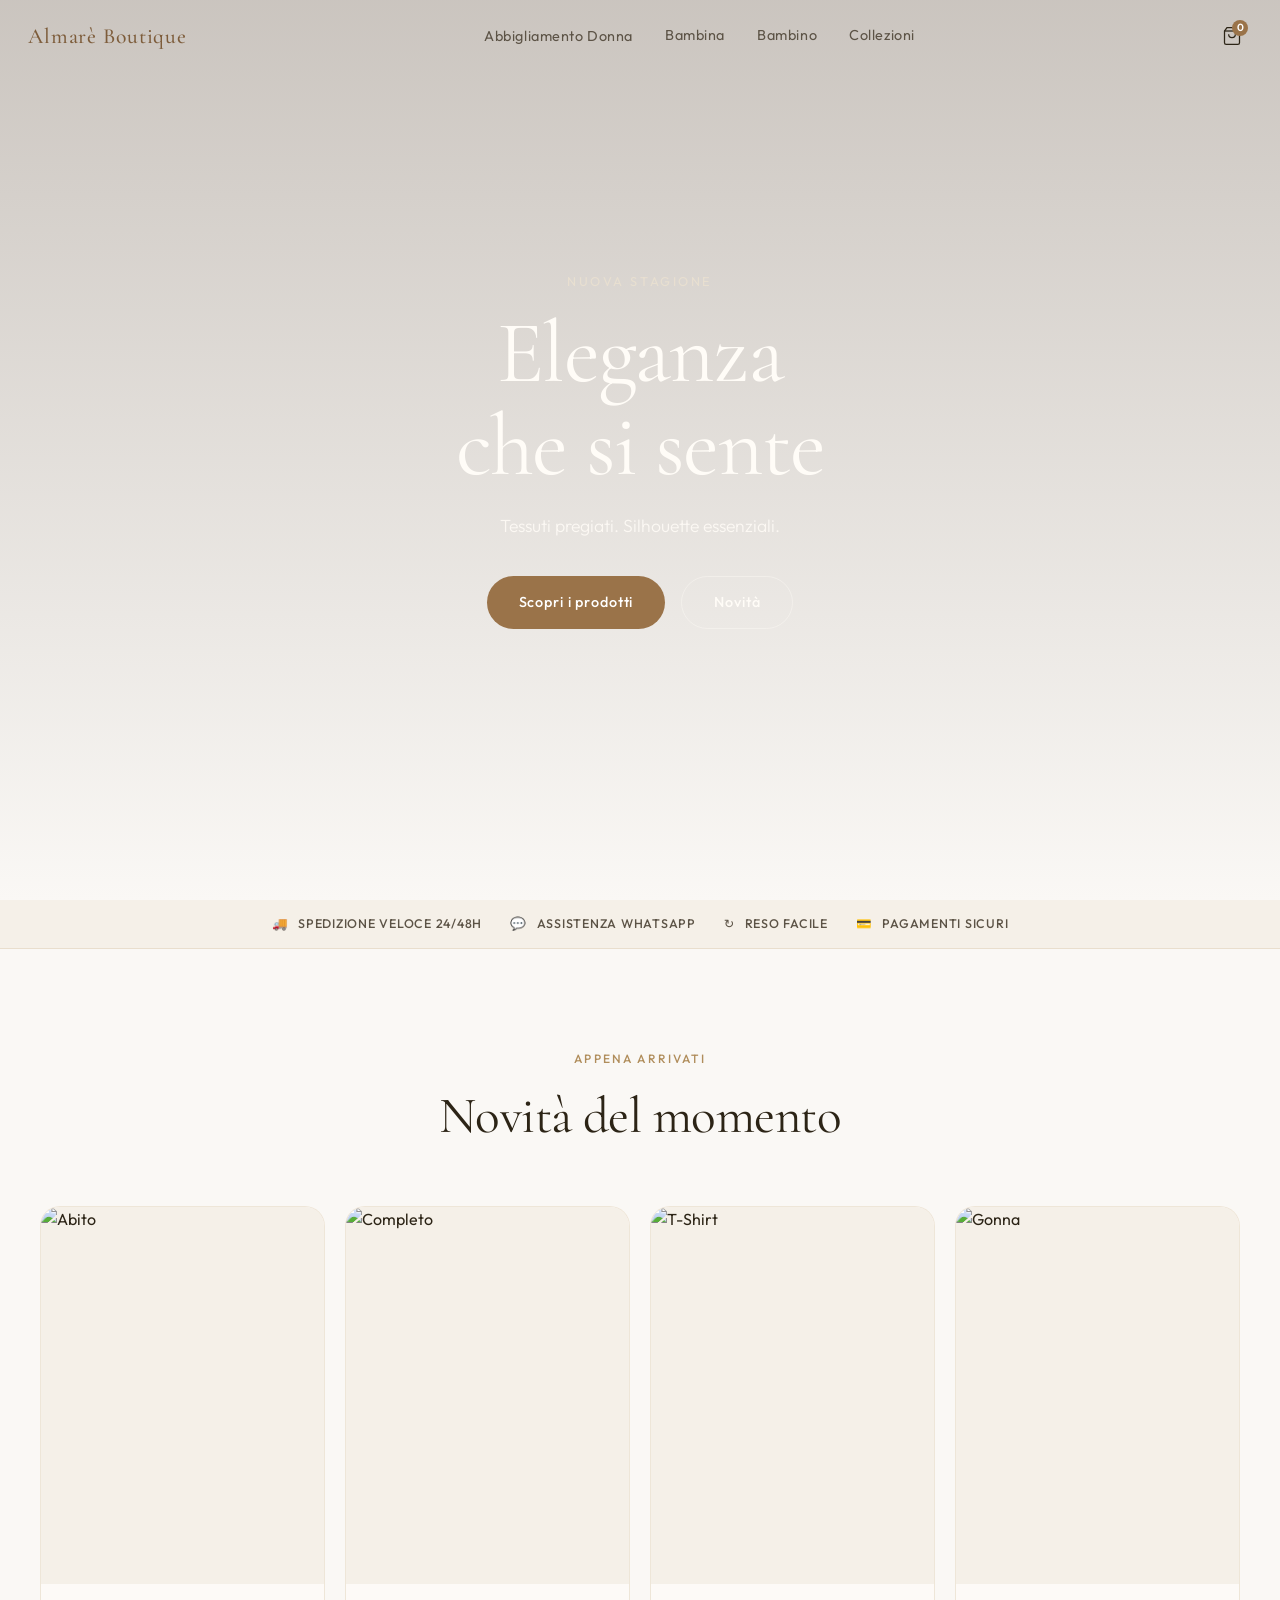
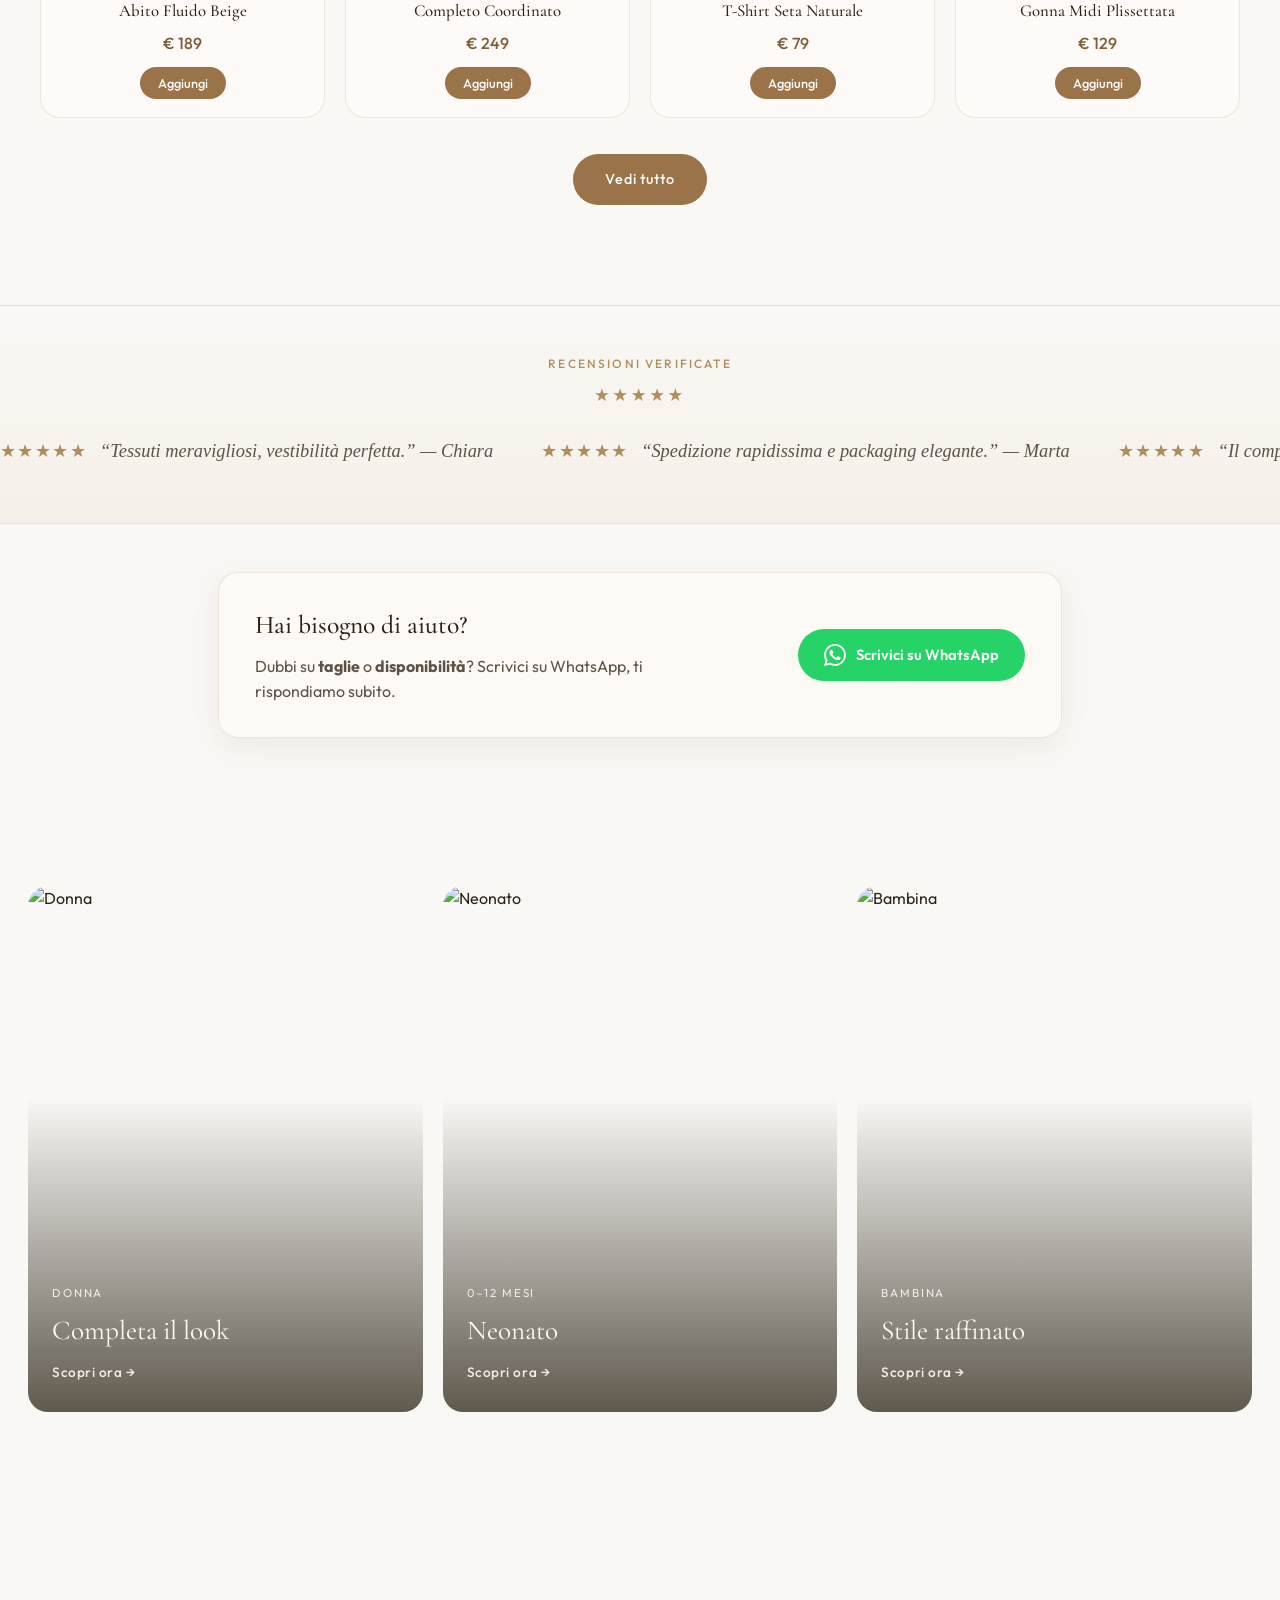
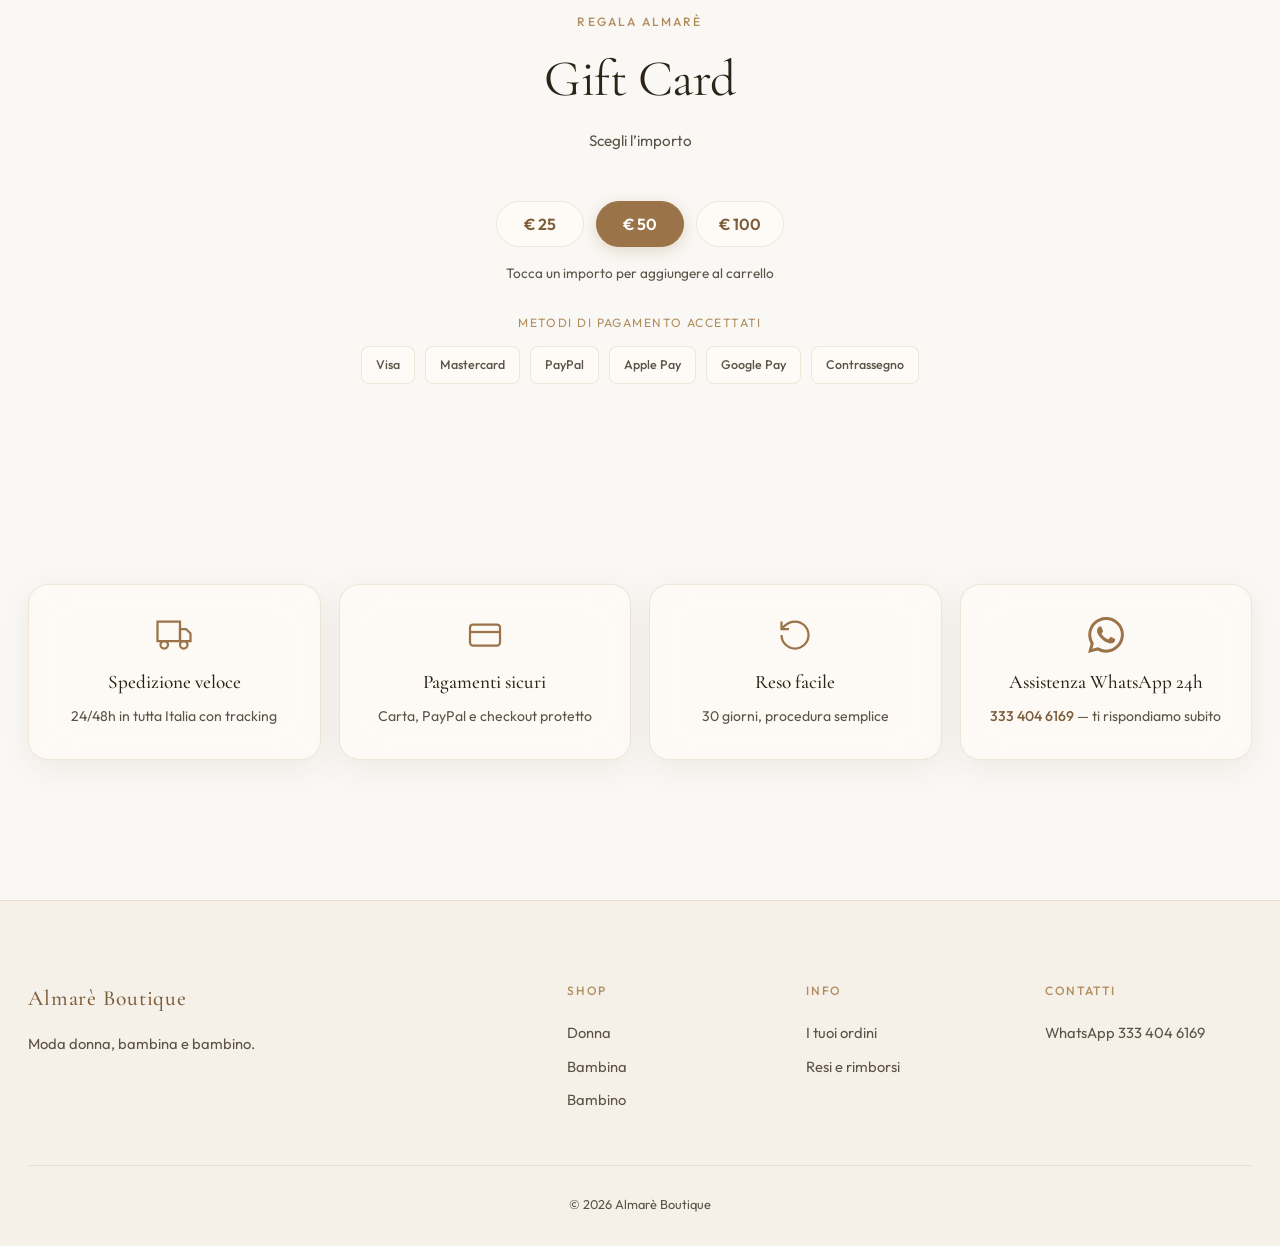
==== commit 2c293707: "Remove Chi Siamo block; gift as small 25/50/100 pills" ====
--- a/index.html
+++ b/index.html
@@ -31,7 +31,6 @@
 <a href="products.html?gender=bambina">Bambina</a>
 <a href="products.html?gender=bambino">Bambino</a>
 <a href="#collezioni">Collezioni</a>
-<a href="#chi-siamo">Chi Siamo</a>
 </nav>
 <div class="header-actions">
 <a href="cart.html" class="icon-btn cart-btn" aria-label="Carrello">
@@ -54,7 +53,6 @@
 <a href="products.html?gender=bambino">Bambino</a>
 <hr>
 <a href="orders.html">I tuoi ordini</a>
-<a href="#chi-siamo">Chi Siamo</a>
 <a href="resi.html">Resi e rimborsi</a>
 <a href="cart.html">Carrello</a>
 </div>
@@ -171,23 +169,14 @@
 <div class="section-header centered">
 <p class="section-eyebrow">Regala Almarè</p>
 <h2 class="section-title">Gift Card</h2>
-<p class="section-sub">Scegli l’importo e aggiungi al carrello</p>
-</div>
-<div class="gift-grid">
-<article class="gift-card glass">
-<div class="gift-amount">€ 25</div><p>Idea regalo leggera</p>
-<button type="button" class="btn btn-primary gift-add" data-price="25">Aggiungi al carrello</button>
-</article>
-<article class="gift-card glass featured">
-<div class="gift-badge">Popolare</div>
-<div class="gift-amount">€ 50</div><p>Il regalo più scelto</p>
-<button type="button" class="btn btn-primary gift-add" data-price="50">Aggiungi al carrello</button>
-</article>
-<article class="gift-card glass">
-<div class="gift-amount">€ 100</div><p>Esperienza completa</p>
-<button type="button" class="btn btn-primary gift-add" data-price="100">Aggiungi al carrello</button>
-</article>
-</div>
+<p class="section-sub">Scegli l’importo</p>
+</div>
+<div class="gift-btns">
+<button type="button" class="gift-pill gift-add" data-price="25">€ 25</button>
+<button type="button" class="gift-pill gift-add featured" data-price="50">€ 50</button>
+<button type="button" class="gift-pill gift-add" data-price="100">€ 100</button>
+</div>
+<p class="gift-hint">Tocca un importo per aggiungere al carrello</p>
 <div class="pay-methods">
 <p>Metodi di pagamento accettati</p>
 <div class="pay-logos">
@@ -215,20 +204,6 @@
 <div class="trust-icon"><svg width="36" height="36" viewBox="0 0 24 24" fill="currentColor"><path d="M17.472 14.382c-.297-.149-1.758-.867-2.03-.967-.273-.099-.471-.148-.67.15-.197.297-.767.966-.94 1.164-.173.199-.347.223-.644.075-.297-.15-1.255-.463-2.39-1.475-.883-.788-1.48-1.761-1.653-2.059-.173-.297-.018-.458.13-.606.134-.133.298-.347.446-.52.149-.174.198-.298.298-.497.099-.198.05-.371-.025-.52-.075-.149-.669-1.612-.916-2.207-.242-.579-.487-.5-.669-.51-.173-.008-.371-.01-.57-.01-.198 0-.52.074-.792.372-.272.297-1.04 1.016-1.04 2.479 0 1.462 1.065 2.875 1.213 3.074.149.198 2.096 3.2 5.077 4.487.709.306 1.262.489 1.694.625.712.227 1.36.195 1.871.118.571-.085 1.758-.719 2.006-1.413.248-.694.248-1.289.173-1.413-.074-.124-.272-.198-.57-.347m-5.421 7.403h-.004a9.87 9.87 0 01-5.031-1.378l-.361-.214-3.741.982.998-3.648-.235-.374a9.86 9.86 0 01-1.51-5.26c.001-5.45 4.436-9.884 9.888-9.884 2.64 0 5.122 1.03 6.988 2.898a9.825 9.825 0 012.893 6.994c-.003 5.45-4.435 9.884-9.885 9.884m8.413-18.297A11.815 11.815 0 0012.05 0C5.495 0 .16 5.335.157 11.892c0 2.096.547 4.142 1.588 5.945L.057 24l6.305-1.654a11.882 11.882 0 005.683 1.448h.005c6.554 0 11.89-5.335 11.893-11.893a11.821 11.821 0 00-3.48-8.413z"/></svg></div>
 <h3>Assistenza WhatsApp 24h</h3>
 <p><a href="https://wa.me/393334046169" target="_blank" rel="noopener">333 404 6169</a> — ti rispondiamo subito</p>
-</div>
-</div>
-</section>
-
-<section class="section about" id="chi-siamo">
-<div class="about-grid">
-<div class="about-text">
-<p class="section-eyebrow">La nostra storia</p>
-<h2 class="section-title">Chi Siamo</h2>
-<p class="about-body">Almarè Boutique nasce dall’amore per i dettagli e i tessuti autentici. Ogni capo è pensato per durare.</p>
-<a href="products.html" class="btn btn-primary">Scopri la collezione</a>
-</div>
-<div class="about-visual glass">
-<img src="https://images.unsplash.com/photo-1441984904996-e0b69204d0b5?w=900&q=80" alt="Almarè" loading="lazy">
 </div>
 </div>
 </section>
@@ -239,7 +214,7 @@
 <p>Moda donna, bambina e bambino.</p></div>
 <div class="footer-links">
 <div><h4>Shop</h4><a href="products.html">Donna</a><a href="products.html?gender=bambina">Bambina</a><a href="products.html?gender=bambino">Bambino</a></div>
-<div><h4>Info</h4><a href="orders.html">I tuoi ordini</a><a href="#chi-siamo">Chi Siamo</a><a href="resi.html">Resi e rimborsi</a></div>
+<div><h4>Info</h4><a href="orders.html">I tuoi ordini</a><a href="resi.html">Resi e rimborsi</a></div>
 <div><h4>Contatti</h4><a href="https://wa.me/393334046169" target="_blank" rel="noopener">WhatsApp 333 404 6169</a></div>
 </div>
 </div>
@@ -259,7 +234,7 @@
   btn.addEventListener('click',e=>{e.preventDefault();const p=catalogFallback[btn.dataset.id];if(p&&window.AlmareCart){AlmareCart.add({...p,size:'',color:'',qty:1});btn.textContent='✓ Aggiunto';setTimeout(()=>btn.textContent='Aggiungi',1200);}});
 });
 document.querySelectorAll('.gift-add').forEach(btn=>{
-  btn.addEventListener('click',()=>{const price=Number(btn.dataset.price);if(window.AlmareCart){AlmareCart.add({id:'gift-'+price,name:'Gift Card € '+price,price,image:'https://images.unsplash.com/photo-1513885535751-8b9238bd345a?w=400&q=80',size:'',color:'',qty:1});btn.textContent='✓ Aggiunta';setTimeout(()=>btn.textContent='Aggiungi al carrello',1400);}});
+  btn.addEventListener('click',()=>{const price=Number(btn.dataset.price);if(window.AlmareCart){AlmareCart.add({id:'gift-'+price,name:'Gift Card € '+price,price,image:'https://images.unsplash.com/photo-1513885535751-8b9238bd345a?w=400&q=80',size:'',color:'',qty:1});const o=btn.textContent;btn.textContent='✓';setTimeout(()=>btn.textContent=o,1200);}});
 });
 </script>
 </body>
--- a/home.css
+++ b/home.css
@@ -1,4 +1,4 @@
-/* Home — Almarè theme, structure inspired by boutique layout */
+/* Home — Almarè theme */
 .trust-strip{background:var(--beige-100);border-bottom:1px solid var(--glass-border);padding:14px 20px}
 .trust-strip-inner{max-width:1100px;margin:0 auto;display:flex;flex-wrap:wrap;justify-content:center;gap:12px 28px;font-size:.78rem;letter-spacing:.06em;text-transform:uppercase;color:var(--text-soft);font-weight:500}
 .trust-ico{margin-right:6px}
@@ -38,13 +38,11 @@
 .look-eyebrow{font-size:.72rem;letter-spacing:.16em;text-transform:uppercase;opacity:.85;margin-bottom:6px}
 .look-overlay h3{font-family:var(--font-display);font-size:1.7rem;font-weight:400;margin-bottom:10px}
 .look-cta{font-size:.85rem;font-weight:500;letter-spacing:.04em;opacity:.9}
-.gift-grid{display:grid;grid-template-columns:repeat(3,1fr);gap:20px;max-width:900px;margin:0 auto 40px}
-.gift-card{text-align:center;padding:36px 24px;border-radius:var(--radius);position:relative;transition:transform var(--transition)}
-.gift-card:hover{transform:translateY(-4px)}
-.gift-card.featured{border-color:var(--beige-400);box-shadow:var(--shadow-lg)}
-.gift-badge{position:absolute;top:14px;right:14px;font-size:.7rem;letter-spacing:.08em;text-transform:uppercase;background:var(--beige-600);color:#fff;padding:4px 10px;border-radius:50px}
-.gift-amount{font-family:var(--font-display);font-size:2.8rem;font-weight:400;color:var(--beige-700);margin-bottom:8px}
-.gift-card p{color:var(--text-soft);margin-bottom:20px;font-size:.9rem}
+.gift-btns{display:flex;flex-wrap:wrap;justify-content:center;gap:12px;margin:8px auto 16px;max-width:420px}
+.gift-pill{min-width:88px;padding:12px 22px;border-radius:50px;border:1px solid var(--glass-border);background:var(--glass-strong);font-family:var(--font-body);font-size:1rem;font-weight:600;color:var(--beige-700);cursor:pointer;transition:all .2s}
+.gift-pill:hover,.gift-pill.featured{background:var(--beige-600);color:#fff;border-color:var(--beige-600)}
+.gift-pill.featured{box-shadow:0 4px 16px rgba(154,115,73,.25)}
+.gift-hint{text-align:center;font-size:.85rem;color:var(--text-soft);margin-bottom:28px}
 .pay-methods{text-align:center;margin-top:8px}
 .pay-methods>p{font-size:.75rem;letter-spacing:.12em;text-transform:uppercase;color:var(--beige-500);margin-bottom:14px}
 .pay-logos{display:flex;flex-wrap:wrap;justify-content:center;gap:10px}
@@ -55,5 +53,5 @@
 .trust-card h3{font-family:var(--font-display);font-size:1.2rem;font-weight:500;margin-bottom:8px}
 .trust-card p{font-size:.88rem;color:var(--text-soft);line-height:1.5}
 .trust-card a{color:var(--beige-700);font-weight:500}
-@media(max-width:1000px){.novita-grid{grid-template-columns:repeat(2,1fr)}.look-grid{grid-template-columns:1fr}.look-card{aspect-ratio:16/10}.gift-grid{grid-template-columns:1fr;max-width:360px}.trust-cards-grid{grid-template-columns:repeat(2,1fr)}}
+@media(max-width:1000px){.novita-grid{grid-template-columns:repeat(2,1fr)}.look-grid{grid-template-columns:1fr}.look-card{aspect-ratio:16/10}.trust-cards-grid{grid-template-columns:repeat(2,1fr)}}
 @media(max-width:560px){.novita-grid{grid-template-columns:1fr 1fr;gap:12px}.trust-cards-grid{grid-template-columns:1fr}.wa-help-inner{padding:24px;flex-direction:column;text-align:center}.wa-help-text p{margin:0 auto}.rev-item{font-size:1rem}}
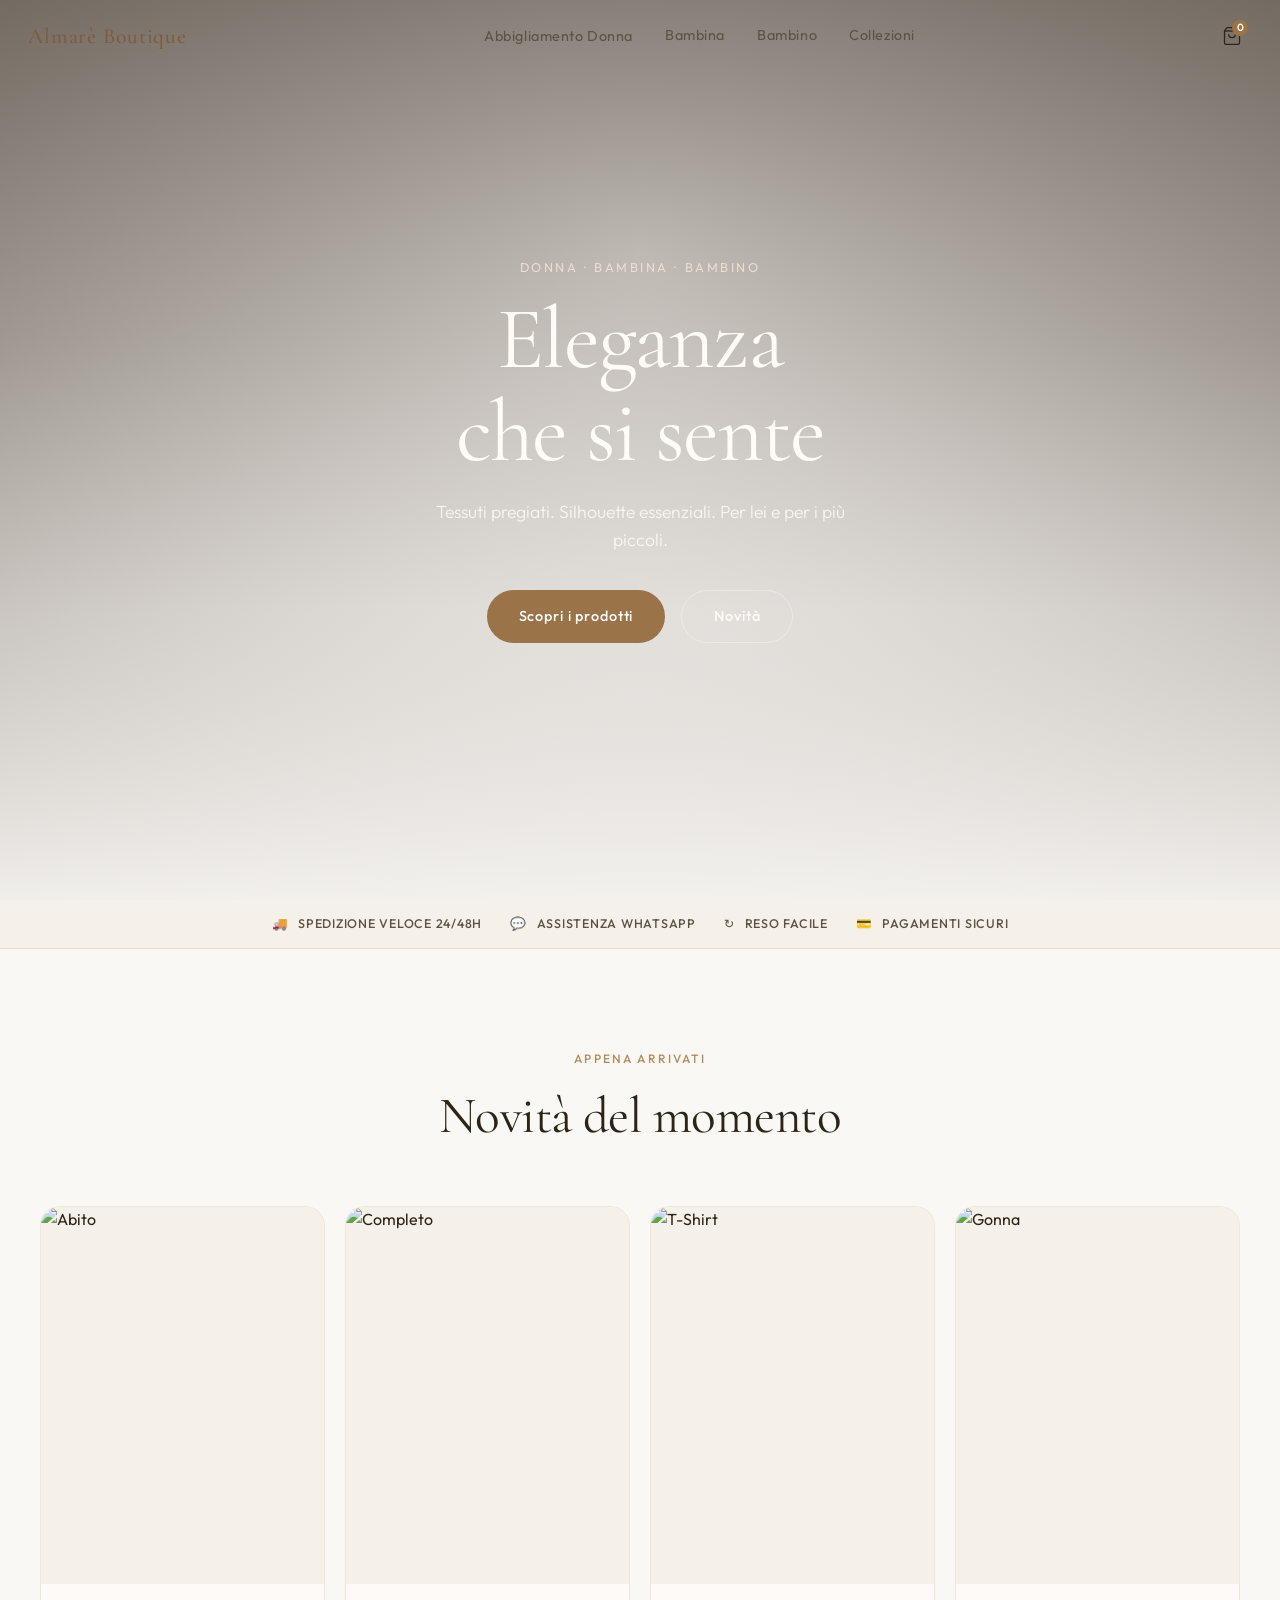
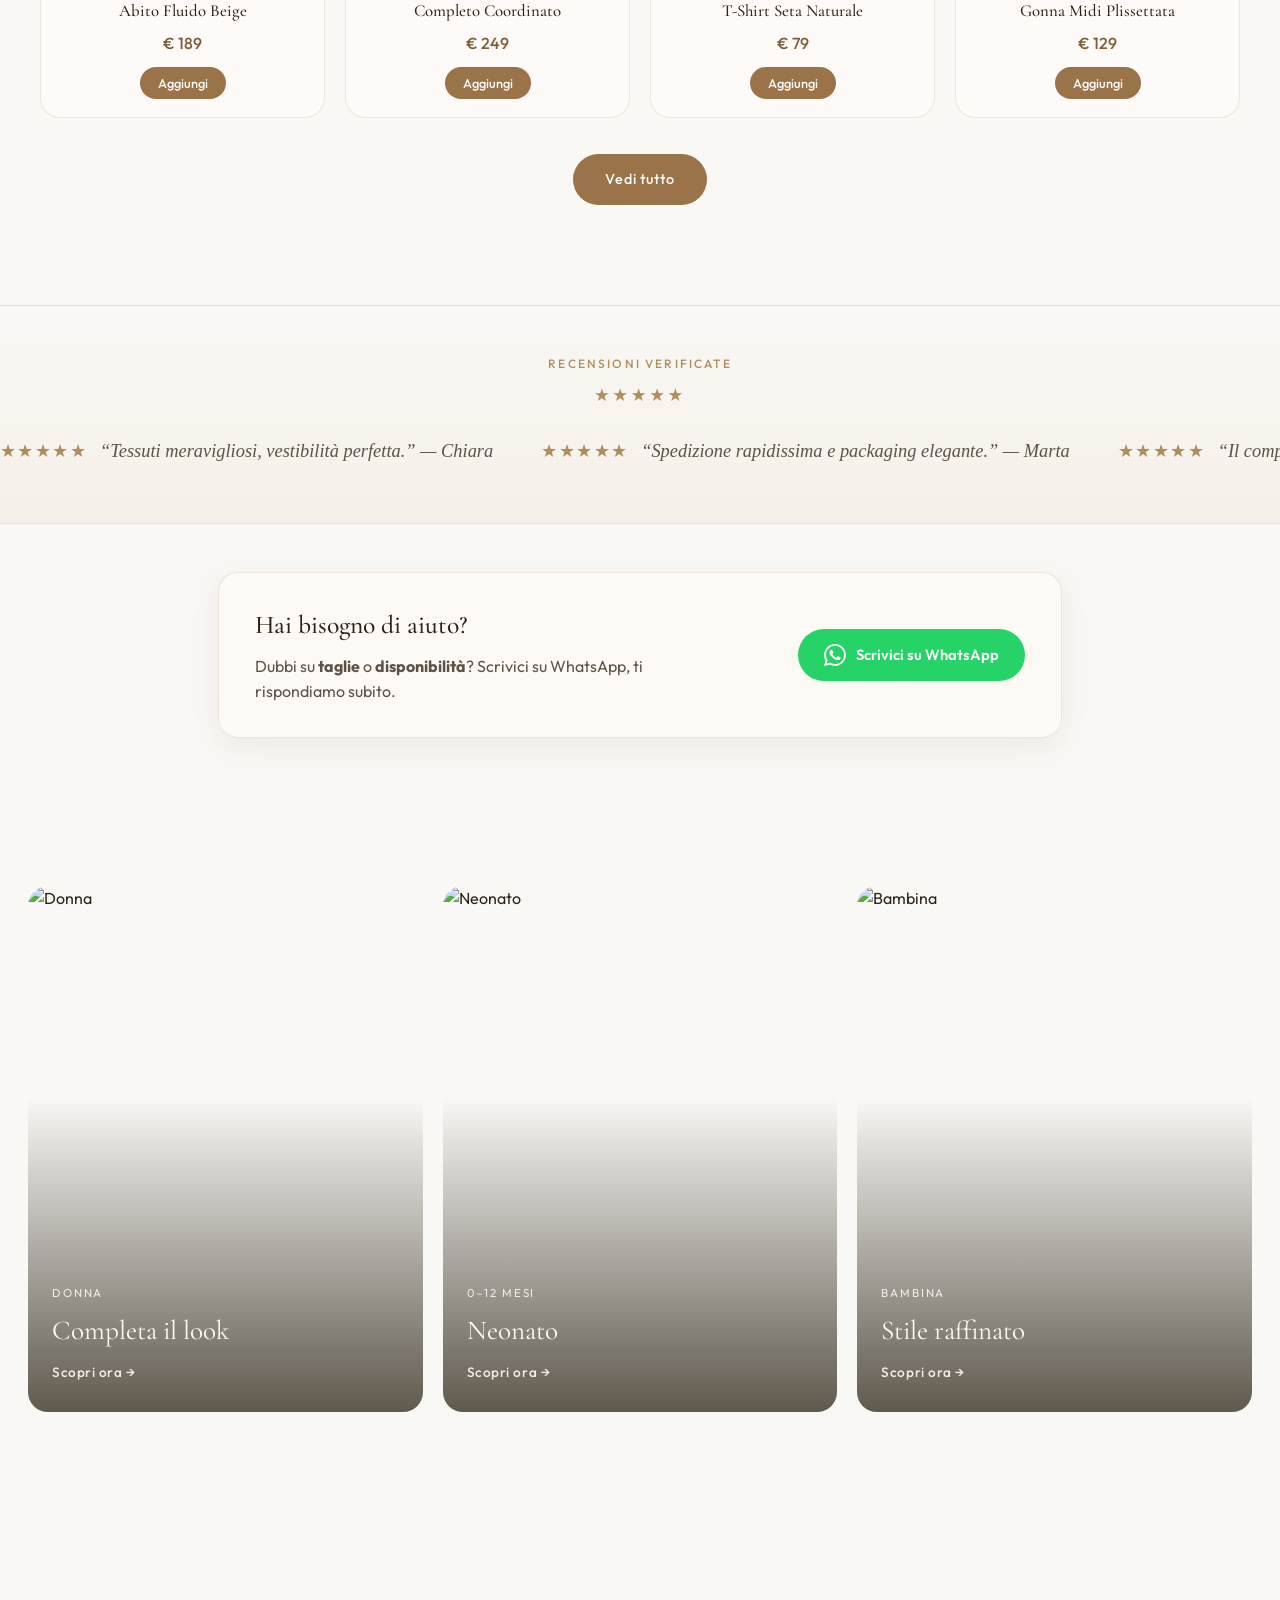
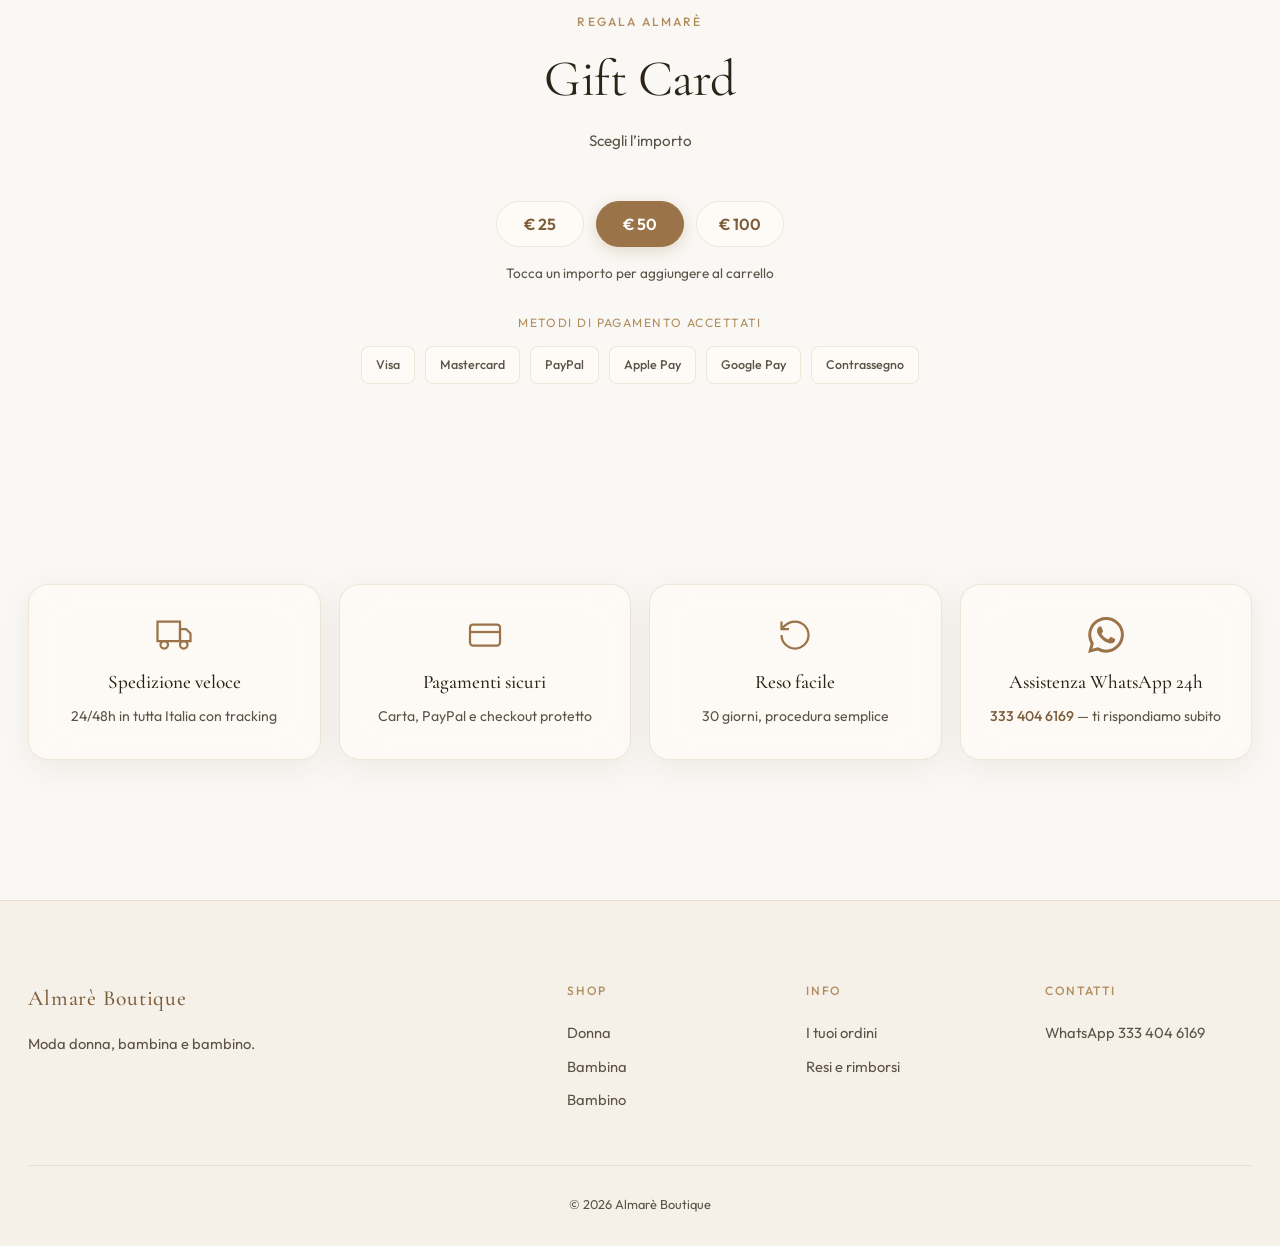
==== commit 80e0e1f0: "Hero cinematic video multi-source + Donna Bambini copy" ====
--- a/index.html
+++ b/index.html
@@ -61,15 +61,18 @@
 
 <section class="hero">
 <div class="hero-video-wrap">
-<video class="hero-video" autoplay muted loop playsinline poster="https://images.unsplash.com/photo-1490481651871-ab68de25d43d?w=1600&q=80">
+<video class="hero-video" autoplay muted loop playsinline preload="auto" poster="https://images.unsplash.com/photo-1469334031218-e382a71b716b?w=1600&q=85">
+<source src="https://assets.mixkit.co/videos/preview/mixkit-woman-modeling-with-a-black-dress-in-a-studio-39869-large.mp4" type="video/mp4">
 <source src="https://assets.mixkit.co/videos/preview/mixkit-fashion-model-posing-in-studio-41224-large.mp4" type="video/mp4">
+<source src="https://assets.mixkit.co/videos/preview/mixkit-young-woman-walking-on-a-busy-street-39860-large.mp4" type="video/mp4">
 </video>
+<div class="hero-cinematic" aria-hidden="true"></div>
 <div class="hero-overlay"></div>
 </div>
 <div class="hero-content">
-<p class="hero-eyebrow">Nuova Stagione</p>
+<p class="hero-eyebrow">Donna · Bambina · Bambino</p>
 <h1 class="hero-title">Eleganza<br>che si sente</h1>
-<p class="hero-sub">Tessuti pregiati. Silhouette essenziali.</p>
+<p class="hero-sub">Tessuti pregiati. Silhouette essenziali. Per lei e per i più piccoli.</p>
 <div class="hero-cta">
 <a href="products.html" class="btn btn-primary">Scopri i prodotti</a>
 <a href="#novita" class="btn btn-ghost">Novità</a>
--- a/home.css
+++ b/home.css
@@ -55,3 +55,10 @@
 .trust-card a{color:var(--beige-700);font-weight:500}
 @media(max-width:1000px){.novita-grid{grid-template-columns:repeat(2,1fr)}.look-grid{grid-template-columns:1fr}.look-card{aspect-ratio:16/10}.trust-cards-grid{grid-template-columns:repeat(2,1fr)}}
 @media(max-width:560px){.novita-grid{grid-template-columns:1fr 1fr;gap:12px}.trust-cards-grid{grid-template-columns:1fr}.wa-help-inner{padding:24px;flex-direction:column;text-align:center}.wa-help-text p{margin:0 auto}.rev-item{font-size:1rem}}
+
+/* Cinematic hero */
+.hero-video{width:100%;height:100%;object-fit:cover;object-position:center 25%;transform:scale(1.08);animation:heroKenBurns 28s ease-in-out infinite alternate}
+.hero-overlay{position:absolute;inset:0;z-index:1;background:linear-gradient(180deg,rgba(44,32,20,.5) 0%,rgba(44,32,20,.22) 38%,rgba(250,248,245,.28) 68%,rgba(250,248,245,.88) 100%),radial-gradient(ellipse at 50% 28%,transparent 0%,rgba(44,32,20,.4) 100%);pointer-events:none}
+.hero-cinematic{position:absolute;inset:0;z-index:1;background:url("https://images.unsplash.com/photo-1515886657613-9f3515b0c78f?w=1600&q=80") center 20%/cover no-repeat;opacity:0;animation:heroCrossfade 20s ease-in-out infinite;pointer-events:none}
+@keyframes heroKenBurns{0%{transform:scale(1.05) translate(0,0)}100%{transform:scale(1.14) translate(-1.2%,-.8%)}}
+@keyframes heroCrossfade{0%,42%{opacity:0}50%,88%{opacity:.45}100%{opacity:0}}
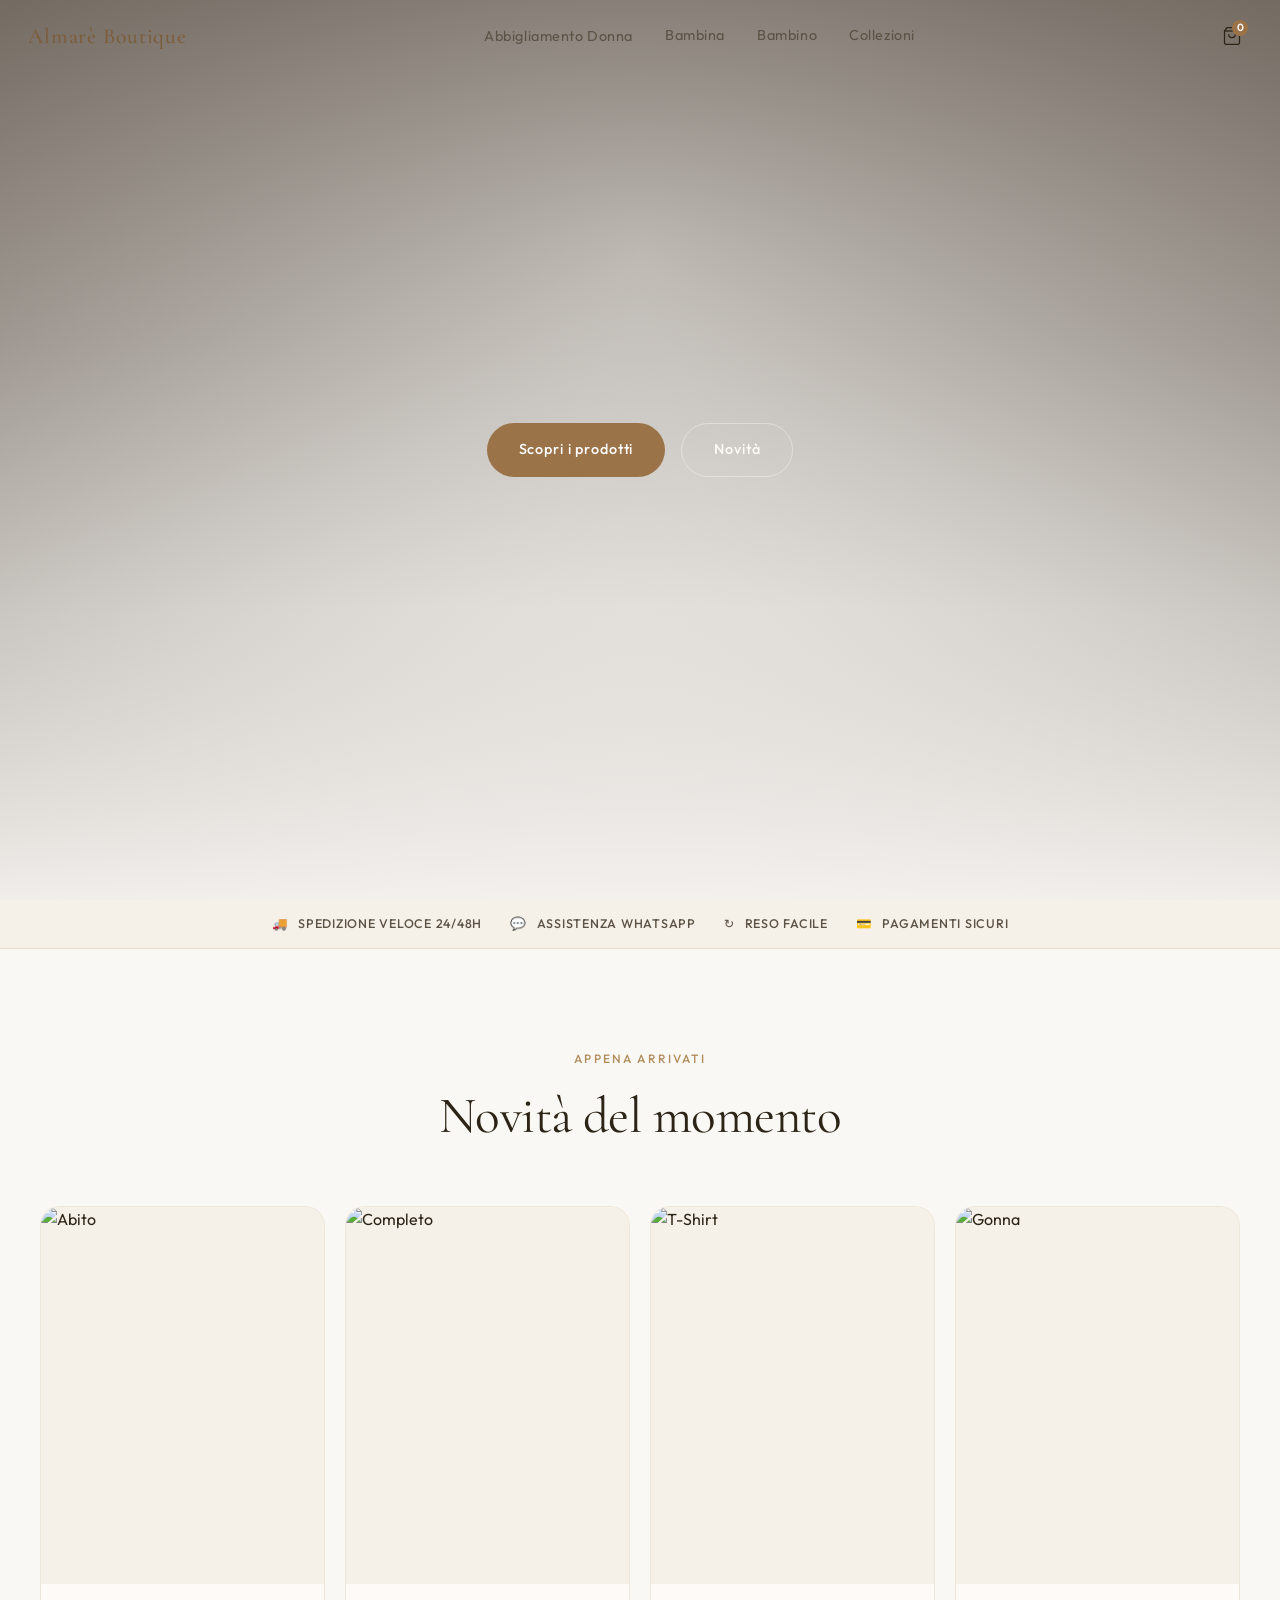
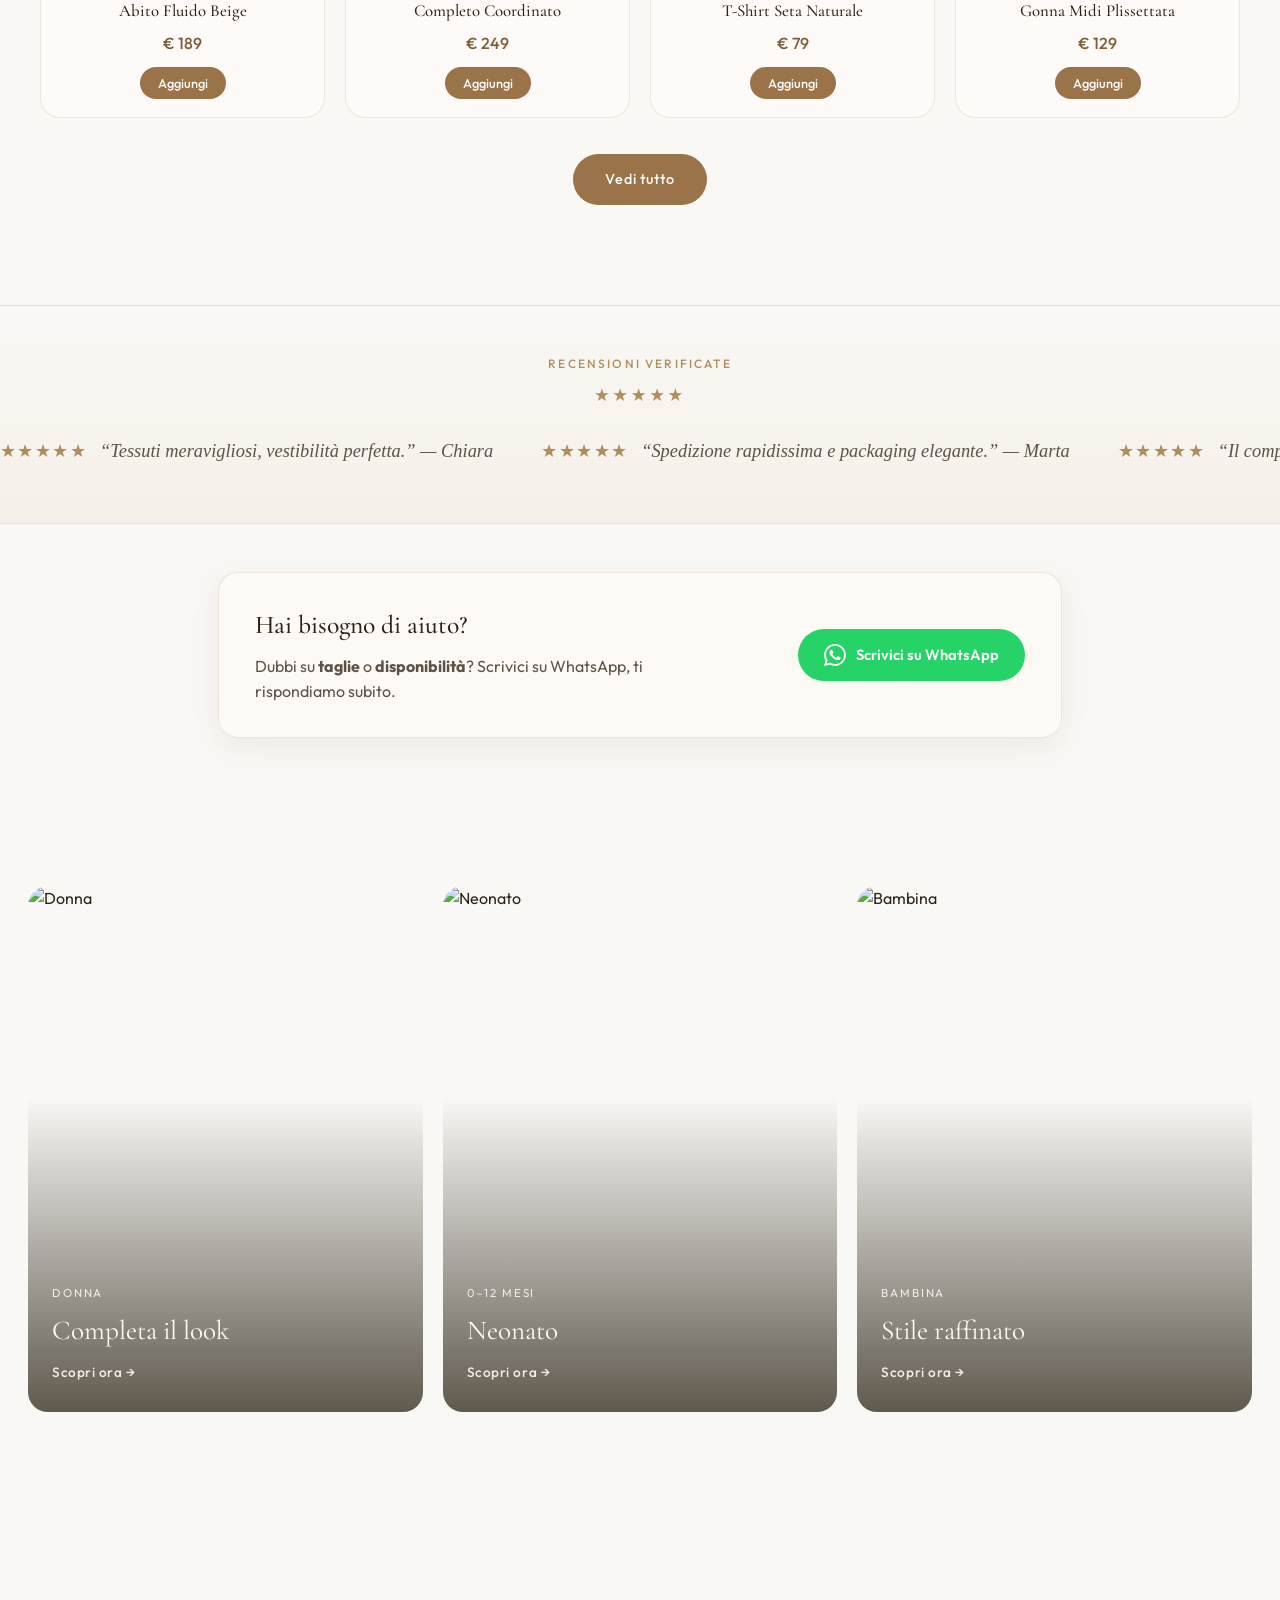
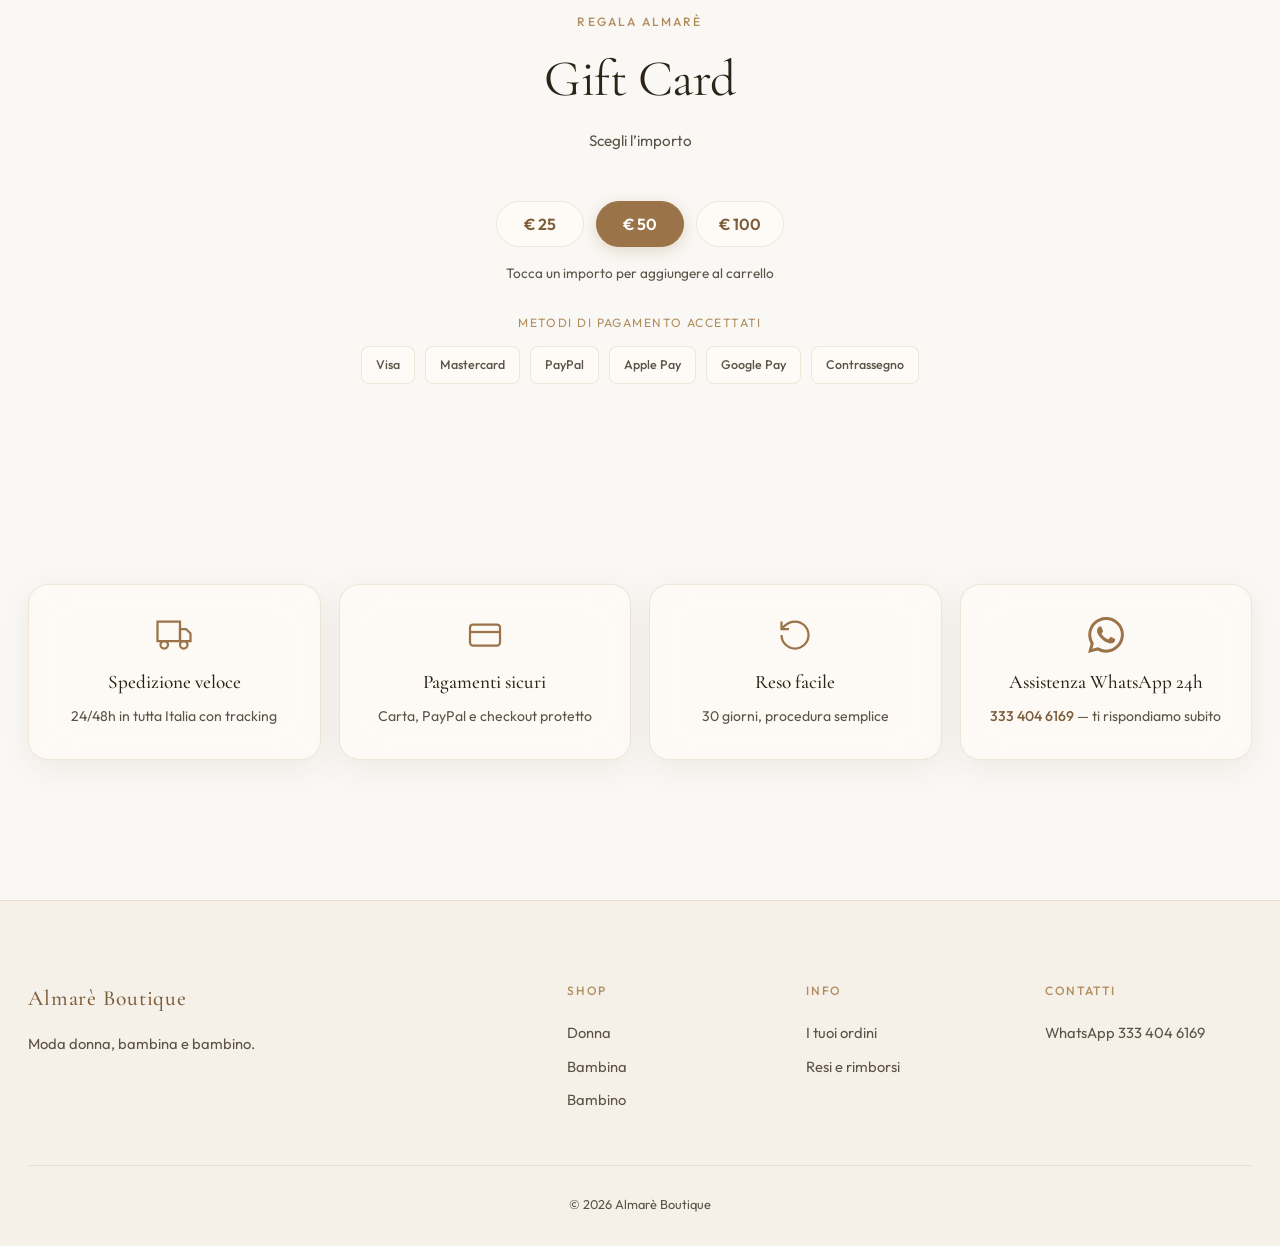
==== commit 0ca1db6a: "Hero: kids walking video, text removed, buttons only" ====
--- a/index.html
+++ b/index.html
@@ -61,18 +61,14 @@
 
 <section class="hero">
 <div class="hero-video-wrap">
-<video class="hero-video" autoplay muted loop playsinline preload="auto" poster="https://images.unsplash.com/photo-1469334031218-e382a71b716b?w=1600&q=85">
-<source src="https://assets.mixkit.co/videos/preview/mixkit-woman-modeling-with-a-black-dress-in-a-studio-39869-large.mp4" type="video/mp4">
-<source src="https://assets.mixkit.co/videos/preview/mixkit-fashion-model-posing-in-studio-41224-large.mp4" type="video/mp4">
-<source src="https://assets.mixkit.co/videos/preview/mixkit-young-woman-walking-on-a-busy-street-39860-large.mp4" type="video/mp4">
+<video class="hero-video" autoplay muted loop playsinline preload="auto" poster="https://images.unsplash.com/photo-1503454537195-1dcabb73ffb9?w=1600&q=85">
+<source src="https://videos.pexels.com/video-files/13136709/13136709-hd_1920_1080_25fps.mp4" type="video/mp4">
+<source src="https://videos.pexels.com/video-files/3045163/3045163-hd_1920_1080_25fps.mp4" type="video/mp4">
+<source src="https://videos.pexels.com/video-files/855029/855029-hd_1920_1080_30fps.mp4" type="video/mp4">
 </video>
-<div class="hero-cinematic" aria-hidden="true"></div>
 <div class="hero-overlay"></div>
 </div>
-<div class="hero-content">
-<p class="hero-eyebrow">Donna · Bambina · Bambino</p>
-<h1 class="hero-title">Eleganza<br>che si sente</h1>
-<p class="hero-sub">Tessuti pregiati. Silhouette essenziali. Per lei e per i più piccoli.</p>
+<div class="hero-content hero-content-buttons-only">
 <div class="hero-cta">
 <a href="products.html" class="btn btn-primary">Scopri i prodotti</a>
 <a href="#novita" class="btn btn-ghost">Novità</a>
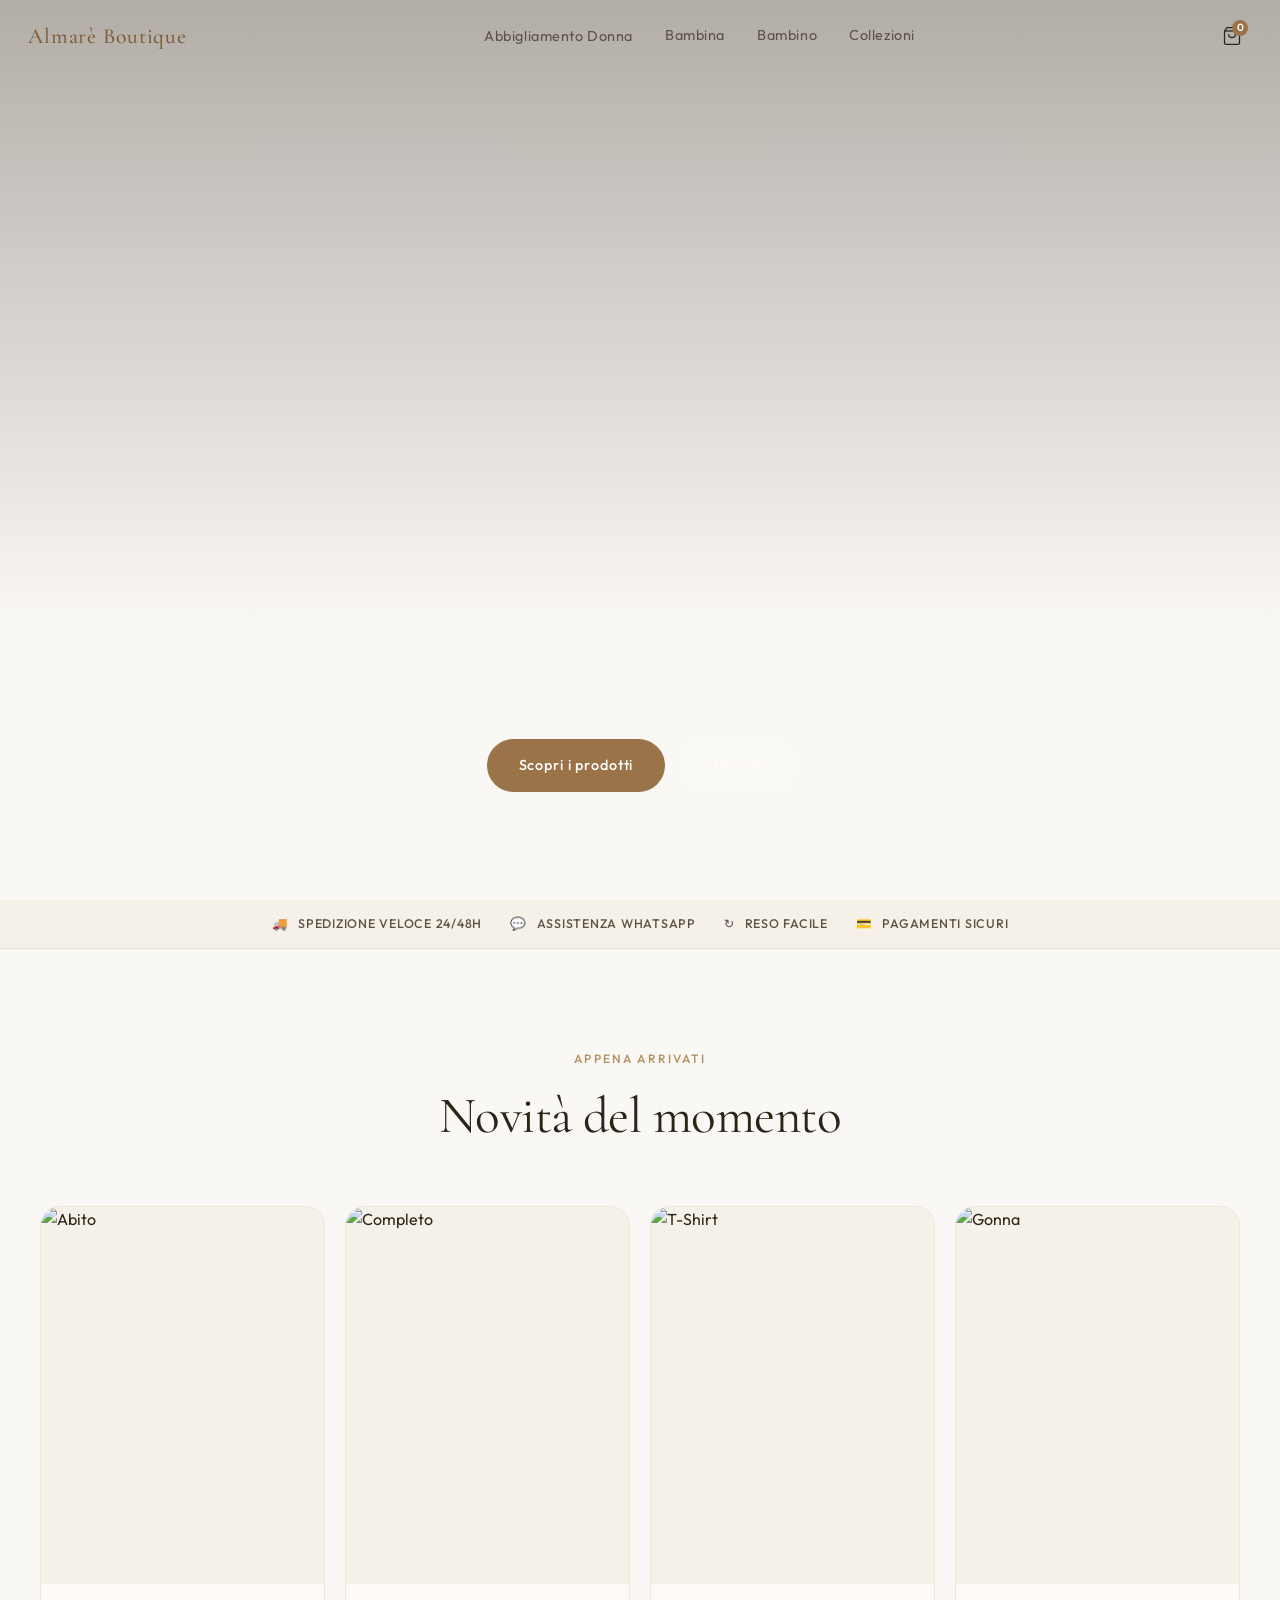
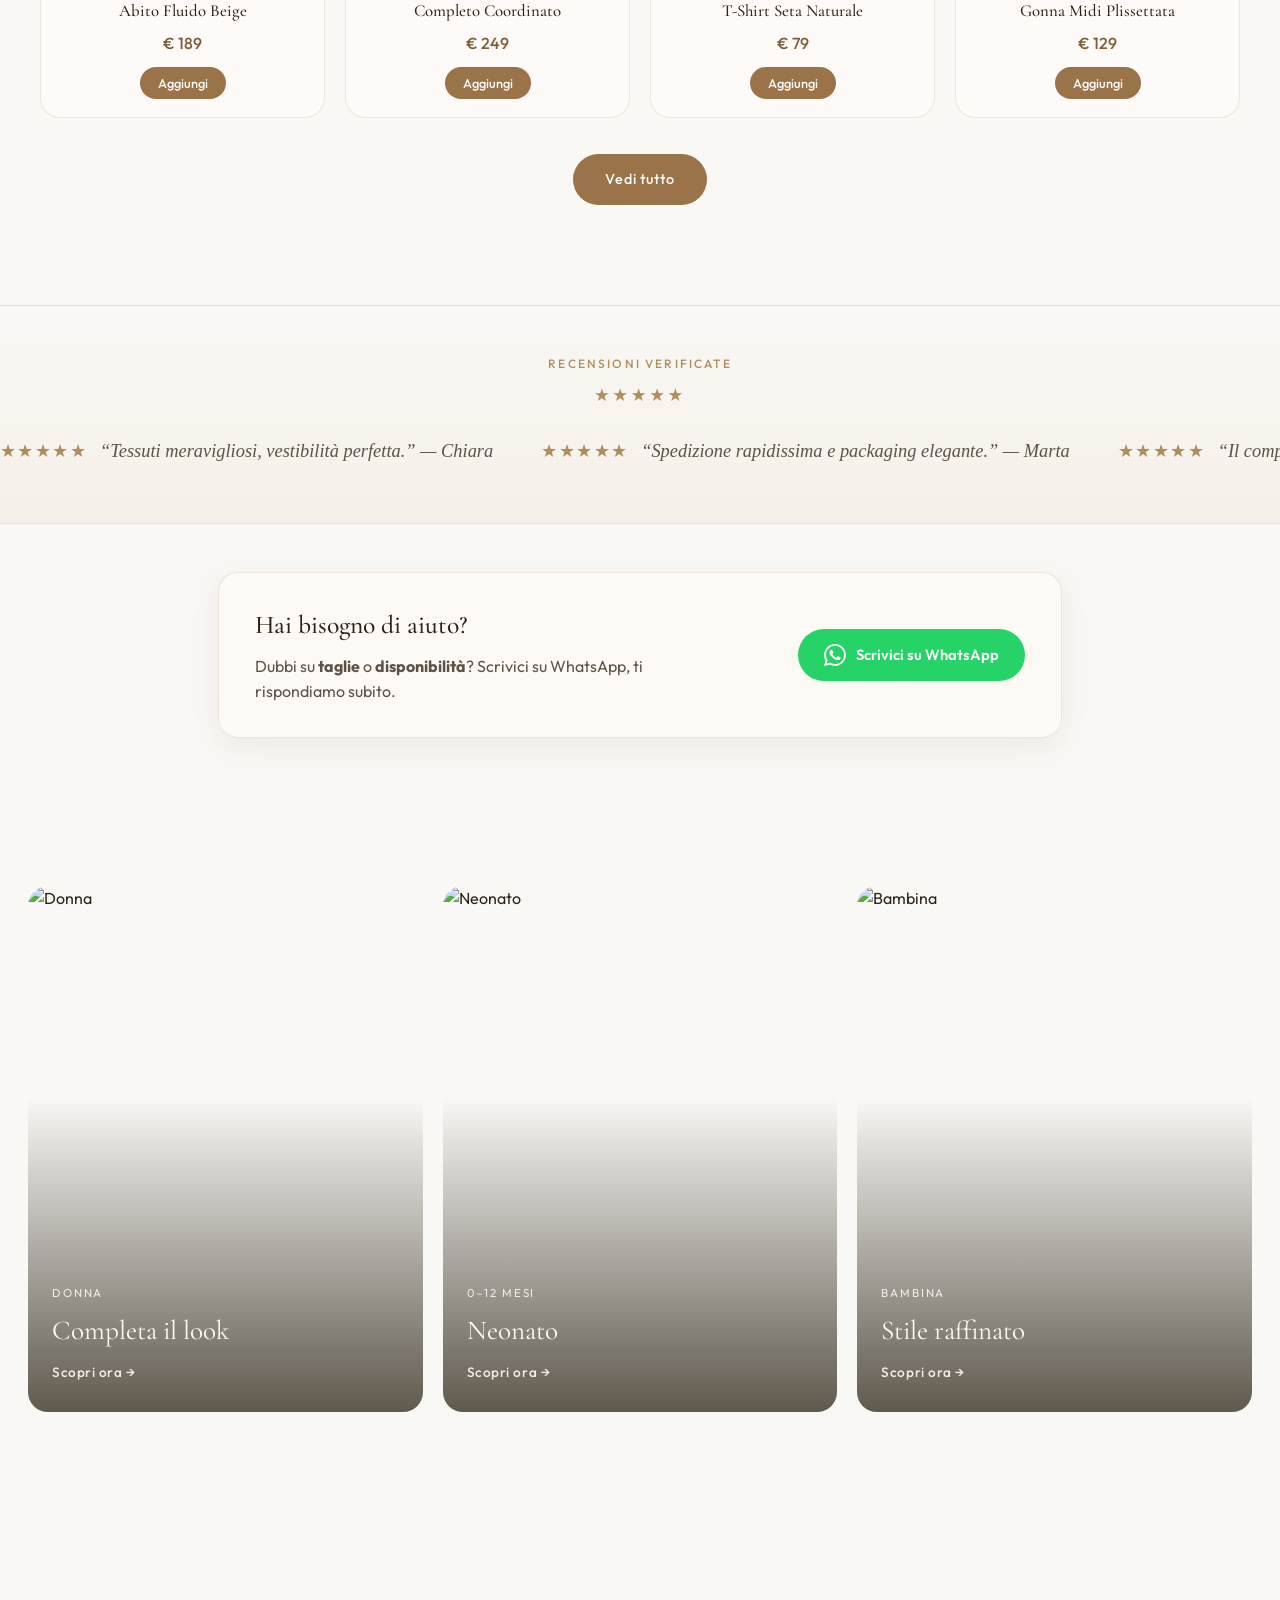
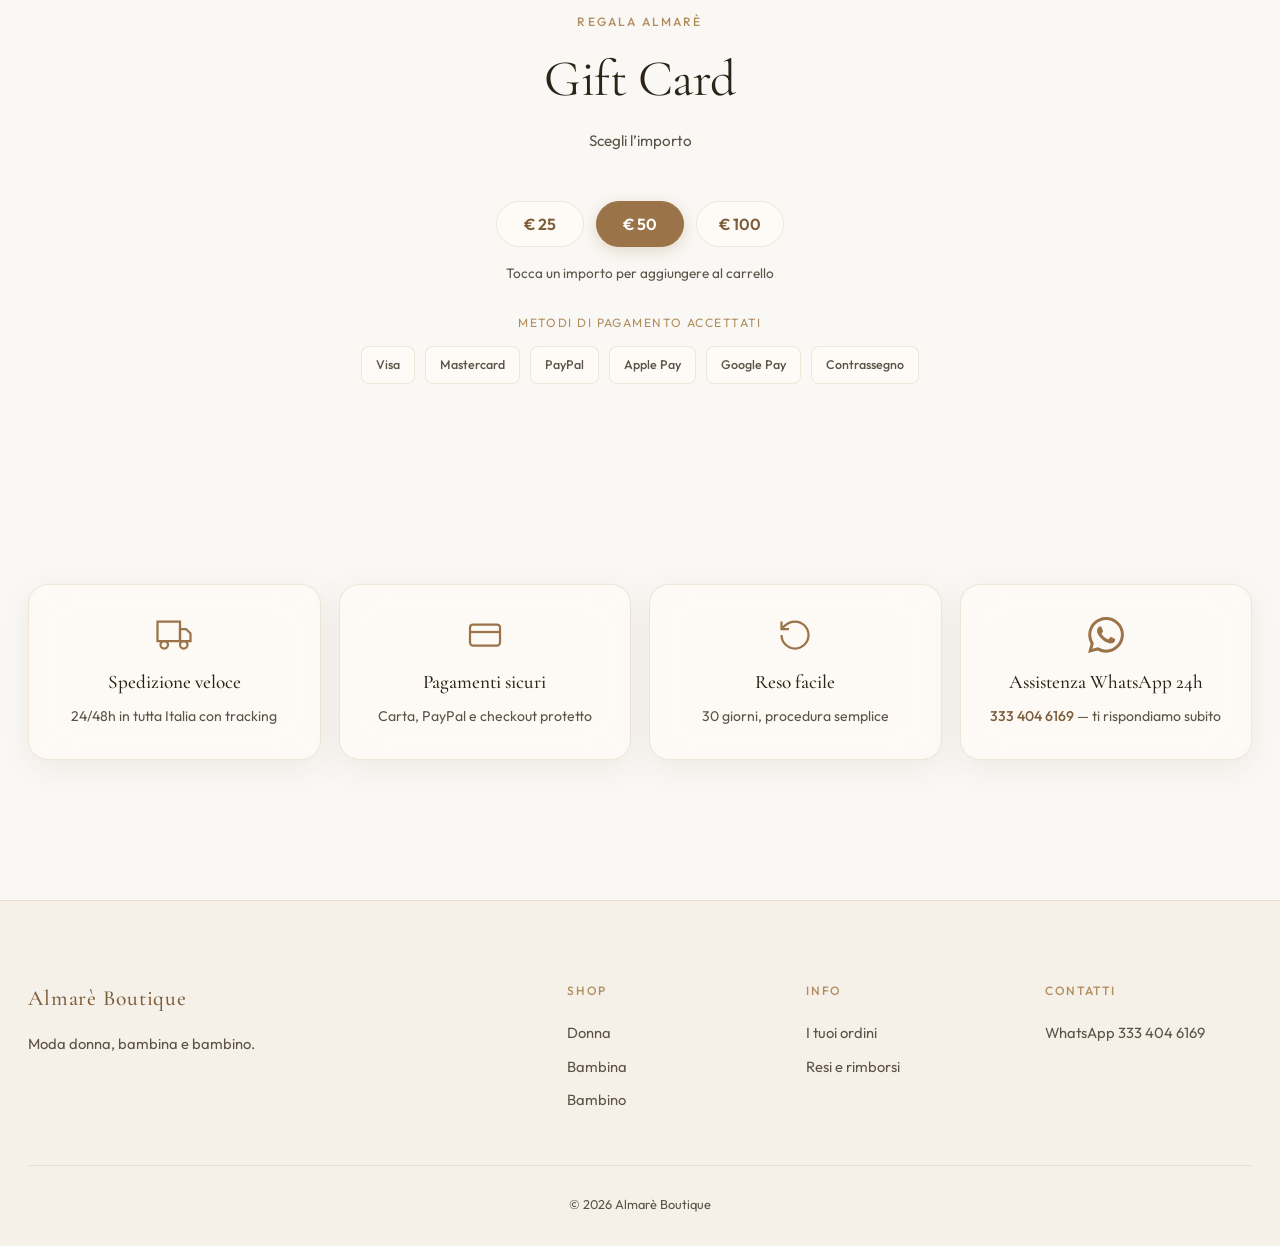
==== commit d139d6e2: "Hero: elegant women fashion photo, no video" ====
--- a/index.html
+++ b/index.html
@@ -61,11 +61,7 @@
 
 <section class="hero">
 <div class="hero-video-wrap">
-<video class="hero-video" autoplay muted loop playsinline preload="auto" poster="https://images.unsplash.com/photo-1503454537195-1dcabb73ffb9?w=1600&q=85">
-<source src="https://videos.pexels.com/video-files/13136709/13136709-hd_1920_1080_25fps.mp4" type="video/mp4">
-<source src="https://videos.pexels.com/video-files/3045163/3045163-hd_1920_1080_25fps.mp4" type="video/mp4">
-<source src="https://videos.pexels.com/video-files/855029/855029-hd_1920_1080_30fps.mp4" type="video/mp4">
-</video>
+<div class="hero-photo" role="img" aria-label="Abbigliamento femminile elegante"></div>
 <div class="hero-overlay"></div>
 </div>
 <div class="hero-content hero-content-buttons-only">
--- a/home.css
+++ b/home.css
@@ -57,8 +57,11 @@
 @media(max-width:560px){.novita-grid{grid-template-columns:1fr 1fr;gap:12px}.trust-cards-grid{grid-template-columns:1fr}.wa-help-inner{padding:24px;flex-direction:column;text-align:center}.wa-help-text p{margin:0 auto}.rev-item{font-size:1rem}}
 
 /* Cinematic hero */
-.hero-video{width:100%;height:100%;object-fit:cover;object-position:center 25%;transform:scale(1.08);animation:heroKenBurns 28s ease-in-out infinite alternate}
-.hero-overlay{position:absolute;inset:0;z-index:1;background:linear-gradient(180deg,rgba(44,32,20,.5) 0%,rgba(44,32,20,.22) 38%,rgba(250,248,245,.28) 68%,rgba(250,248,245,.88) 100%),radial-gradient(ellipse at 50% 28%,transparent 0%,rgba(44,32,20,.4) 100%);pointer-events:none}
-.hero-cinematic{position:absolute;inset:0;z-index:1;background:url("https://images.unsplash.com/photo-1515886657613-9f3515b0c78f?w=1600&q=80") center 20%/cover no-repeat;opacity:0;animation:heroCrossfade 20s ease-in-out infinite;pointer-events:none}
-@keyframes heroKenBurns{0%{transform:scale(1.05) translate(0,0)}100%{transform:scale(1.14) translate(-1.2%,-.8%)}}
-@keyframes heroCrossfade{0%,42%{opacity:0}50%,88%{opacity:.45}100%{opacity:0}}
+.hero-video{width:100%;height:100%;object-fit:cover;object-position:center 30%;transform:scale(1.06);animation:heroKenBurns 28s ease-in-out infinite alternate}
+.hero-overlay{position:absolute;inset:0;z-index:1;background:linear-gradient(180deg,rgba(44,32,20,.35) 0%,rgba(44,32,20,.15) 40%,rgba(250,248,245,.25) 70%,rgba(250,248,245,.9) 100%);pointer-events:none}
+@keyframes heroKenBurns{0%{transform:scale(1.04) translate(0,0)}100%{transform:scale(1.12) translate(-1%,-.6%)}}
+
+/* Hero solo pulsanti */
+.hero-content-buttons-only{display:flex;align-items:flex-end;justify-content:center;height:100%;padding-bottom:12vh;max-width:none;animation:fadeUp 1s ease-out .4s both}
+.hero-content-buttons-only .hero-cta{margin:0}
+.hero-content-buttons-only .btn-ghost{background:rgba(255,252,247,.18);backdrop-filter:blur(8px)}
